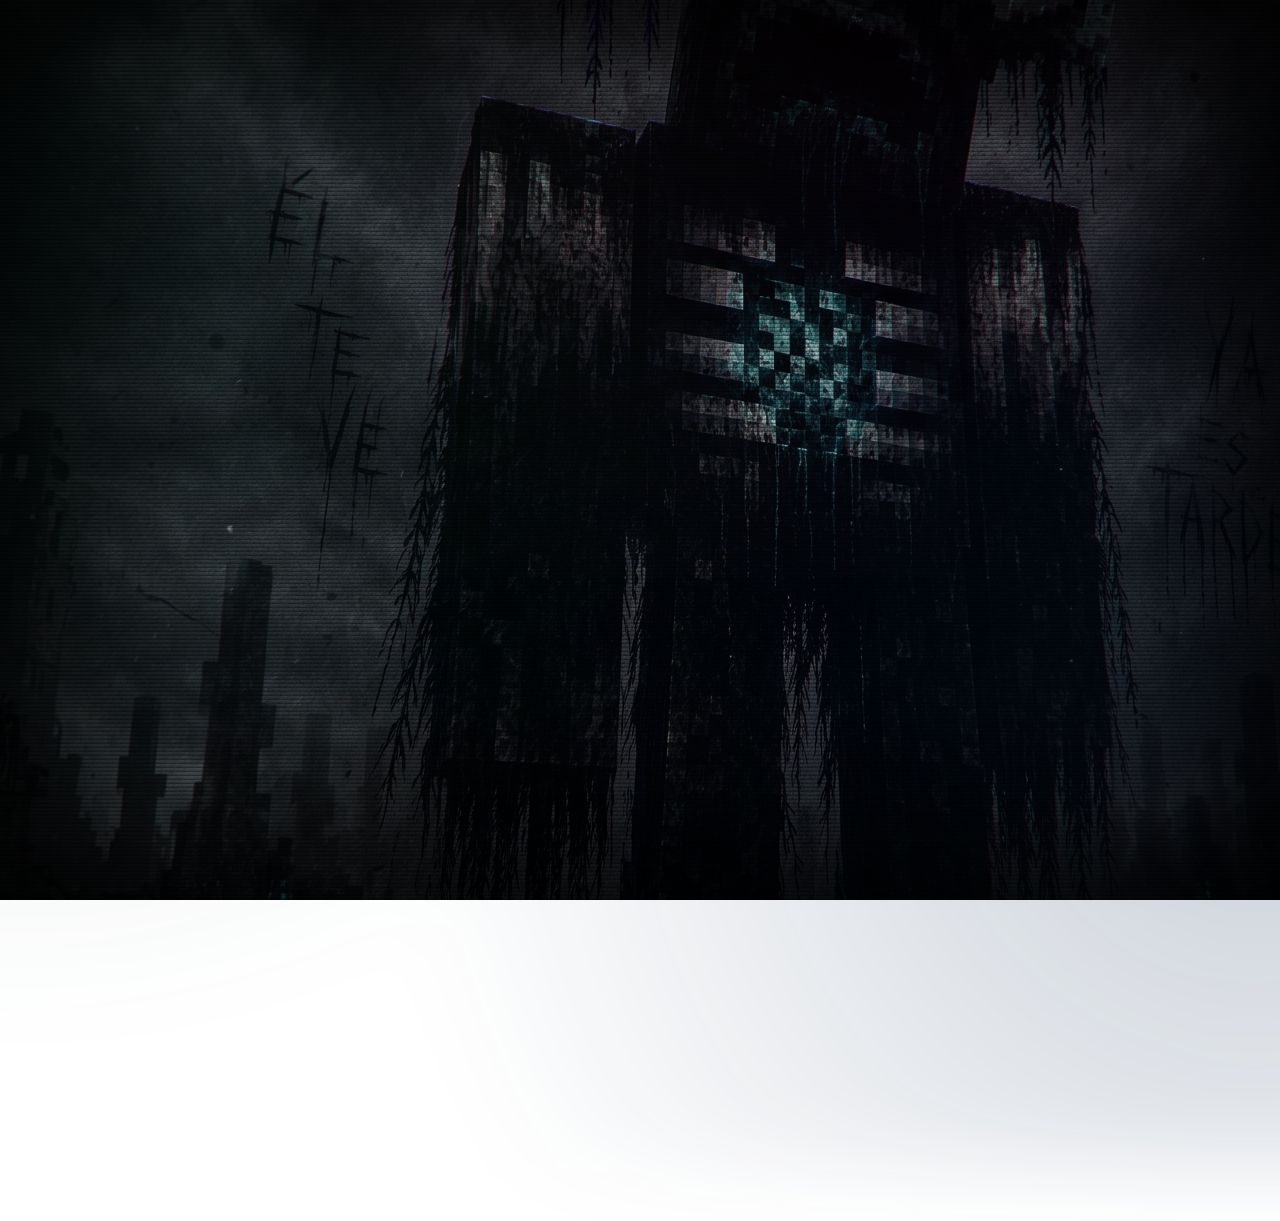
==== index.html @ 336b1666 "Update index.html" ====
<!DOCTYPE html>
<html lang="es">
<head>
<meta charset="UTF-8">
<meta name="viewport" content="width=device-width, initial-scale=1.0">
<title>::: TERMINAL SEGURA :::</title>
<style>
  /* ============ BASE ============ */
  :root{
    --verde:#39ff9e;
    --verde-tenue:#0e3a2a;
    --rojo:#ff2d40;
    --fondo:#04060a;
  }
  *{margin:0;padding:0;box-sizing:border-box;}
  html,body{height:100%;overflow:hidden;}
  body{
    background:
      radial-gradient(ellipse at 50% 40%, #0b1420 0%, #05080d 55%, #000 100%);
    font-family:"Courier New", Courier, monospace;
    color:var(--verde);
    display:flex;
    align-items:center;
    justify-content:center;
    cursor:crosshair;
    user-select:none;
  }

  /* Niebla que respira */
  body::before{
    content:"";
    position:fixed; inset:-30%;
    background:
      radial-gradient(circle at 20% 30%, rgba(20,80,60,.20), transparent 45%),
      radial-gradient(circle at 80% 70%, rgba(10,40,80,.22), transparent 45%),
      radial-gradient(circle at 55% 15%, rgba(60,10,40,.15), transparent 40%);
    filter:blur(40px);
    animation:niebla 24s ease-in-out infinite alternate;
    pointer-events:none;
    z-index:0;
  }
  @keyframes niebla{
    0%  {transform:translate(-3%, -2%) scale(1);}
    50% {transform:translate(4%, 3%) scale(1.12);}
    100%{transform:translate(-2%, 4%) scale(1.05);}
  }

  /* Scanlines CRT */
  .scanlines{
    position:fixed; inset:0; z-index:90; pointer-events:none;
    background:repeating-linear-gradient(
      to bottom,
      rgba(0,0,0,0) 0px,
      rgba(0,0,0,0) 2px,
      rgba(0,0,0,.35) 3px,
      rgba(0,0,0,.35) 4px);
    mix-blend-mode:multiply;
    animation:desplaza 8s linear infinite;
  }
  @keyframes desplaza{from{background-position-y:0;}to{background-position-y:100px;}}

  /* Viñeta + parpadeo del tubo */
  .vineta{
    position:fixed; inset:0; z-index:91; pointer-events:none;
    box-shadow:inset 0 0 220px 60px #000;
    animation:tubo 5.5s steps(2, end) infinite;
  }
  @keyframes tubo{
    0%,96%{opacity:1;} 97%{opacity:.82;} 98%{opacity:1;} 99%{opacity:.9;} 100%{opacity:1;}
  }

  /* ============ TERMINAL ============ */
  .terminal{
    position:relative; z-index:10;
    width:min(560px, 92vw);
    padding:38px 34px 30px;
    border:1px solid rgba(57,255,158,.22);
    background:rgba(3,10,8,.55);
    box-shadow:
      0 0 0 1px rgba(0,0,0,.6),
      0 0 60px rgba(0,255,150,.05),
      inset 0 0 80px rgba(0,0,0,.8);
    backdrop-filter:blur(2px);
    animation:aparece 2.4s ease-out both;
  }
  @keyframes aparece{
    0%{opacity:0; filter:blur(8px); transform:scale(.97);}
    100%{opacity:1; filter:blur(0); transform:scale(1);}
  }

  .marca{
    font-size:11px; letter-spacing:.42em; color:#2f6b56;
    text-transform:uppercase; margin-bottom:26px;
  }

  h1{
    font-size:clamp(20px, 4.4vw, 30px);
    letter-spacing:.16em;
    font-weight:normal;
    text-shadow:0 0 12px rgba(57,255,158,.55), 0 0 2px #fff;
    position:relative;
  }
  h1::after{
    content:"INSERTAR CONTRASEÑA";
    position:absolute; left:0; top:0; width:100%;
    color:#ff2d40; opacity:.55; clip-path:inset(0 0 62% 0);
    animation:glitch 4.6s infinite steps(1);
    pointer-events:none;
  }
  @keyframes glitch{
    0%,88%{transform:translate(0,0); opacity:0;}
    89%{transform:translate(-3px,1px); opacity:.6;}
    91%{transform:translate(3px,-2px); opacity:.5;}
    93%{transform:translate(-2px,0); opacity:.6;}
    95%,100%{opacity:0;}
  }

  .aviso{
    margin:18px 0 26px;
    font-size:12.5px; line-height:1.7; color:#4e8f78;
    border-left:2px solid rgba(57,255,158,.25);
    padding-left:12px;
  }

  /* Campo */
  .campo{display:flex; align-items:center; gap:10px;
    border:1px solid rgba(57,255,158,.3);
    background:#020705; padding:14px 16px;
    transition:border-color .25s, box-shadow .25s;
  }
  .campo:focus-within{
    border-color:var(--verde);
    box-shadow:0 0 22px rgba(57,255,158,.18), inset 0 0 22px rgba(57,255,158,.05);
  }
  .prompt{color:var(--verde); opacity:.7;}
  input[type=password]{
    flex:1; background:transparent; border:none; outline:none;
    color:var(--verde); font-family:inherit; font-size:16px;
    letter-spacing:.35em; caret-color:var(--verde);
  }
  input::placeholder{color:#1f5c46; letter-spacing:.2em;}

  button{
    margin-top:20px; width:100%; padding:13px;
    background:transparent; color:var(--verde);
    border:1px solid rgba(57,255,158,.35);
    font-family:inherit; font-size:13px; letter-spacing:.3em;
    text-transform:uppercase; cursor:pointer;
    transition:.2s;
  }
  button:hover{background:rgba(57,255,158,.08); box-shadow:0 0 26px rgba(57,255,158,.18);}
  button:active{transform:translateY(1px);}

  .estado{
    margin-top:18px; min-height:40px;
    font-size:12.5px; line-height:1.6; color:var(--rojo);
    text-shadow:0 0 10px rgba(255,45,64,.5);
  }
  /* Sacudida en fallo */
  .sacudir{animation:sacudir .42s cubic-bezier(.36,.07,.19,.97) both;}
  @keyframes sacudir{
    10%,90%{transform:translateX(-2px);}
    20%,80%{transform:translateX(4px);}
    30%,50%,70%{transform:translateX(-8px);}
    40%,60%{transform:translateX(8px);}
  }
  .rojo{--verde:var(--rojo); border-color:rgba(255,45,64,.4)!important;}

  /* ============ VICTORIA ============ */
  #victoria{
    position:fixed; inset:0; z-index:120;
    display:none; flex-direction:column;
    align-items:center; justify-content:center;
    background:radial-gradient(ellipse at center, #04140d 0%, #000 80%);
    text-align:center; gap:22px;
  }
  #victoria.on{display:flex; animation:fundido 1s ease-out both;}
  @keyframes fundido{from{opacity:0;}to{opacity:1;}}

  pre.cara{
    font-size:clamp(9px, 2.1vw, 15px);
    line-height:1.15; color:var(--verde);
    text-shadow:0 0 18px rgba(57,255,158,.7);
    animation:latido 1.8s ease-in-out infinite;
  }
  @keyframes latido{
    0%,100%{transform:scale(1); filter:brightness(1);}
    50%{transform:scale(1.04); filter:brightness(1.35);}
  }
  .concedido{
    font-size:clamp(15px, 3.6vw, 24px);
    letter-spacing:.4em; color:#c9ffe8;
    text-shadow:0 0 24px rgba(57,255,158,.8);
  }
  .sub{font-size:12px; letter-spacing:.3em; color:#3f8a70;}

  /* Etiqueta robot36 */
  #robot36{
    position:fixed; right:26px; bottom:22px; z-index:200;
    display:none;
    font-size:clamp(16px, 3vw, 26px);
    letter-spacing:.22em; color:#eaff00;
    text-shadow:0 0 14px rgba(234,255,0,.8), 0 0 40px rgba(234,255,0,.35);
  }
  #robot36.on{display:block; animation:pulsoEtq .5s steps(2,end) infinite;}
  @keyframes pulsoEtq{0%,100%{opacity:1;}50%{opacity:.25;}}

  /* ============ SUSTO ============ */
  #susto{
    position:fixed; inset:0; z-index:900; display:none;
    background:#000; overflow:hidden;
  }
  #susto.on{display:block;}
  #susto img{
    position:absolute; top:50%; left:50%;
    width:100vw; height:100vh; object-fit:contain;
    transform-origin:center;
    /* La cara se ve entera: el negativo cambia cada 0.4 s y el
       temblor es corto, para que la imagen siga siendo legible. */
    animation:
      negativo .4s steps(1,end) infinite,
      temblor .09s linear infinite;
  }
  @keyframes negativo{
    0%  {filter:invert(1) contrast(1.5) saturate(1.4);}
    50% {filter:invert(1) contrast(1.7) hue-rotate(200deg) saturate(2);}
    100%{filter:invert(1) contrast(1.4) hue-rotate(320deg) brightness(1.15);}
  }
  /* Vibración nerviosa, sin perder el encuadre */
  @keyframes temblor{
    0%  {transform:translate(-50%,-50%) scale(1) rotate(0deg);}
    25% {transform:translate(-50.7%,-49.4%) scale(1.012) rotate(-.5deg);}
    50% {transform:translate(-49.4%,-50.6%) scale(1.004) rotate(.4deg);}
    75% {transform:translate(-50.4%,-49.7%) scale(1.016) rotate(-.3deg);}
    100%{transform:translate(-50%,-50%) scale(1) rotate(0deg);}
  }
  /* Zoom lento que se te viene encima durante los 6 s */
  # .marco{
    position:absolute; inset:0;
    animation:acercarse 6s cubic-bezier(.6,0,.9,1) forwards;
  }
  @keyframes acercarse{
    0%  {transform:scale(1);}
    70% {transform:scale(1.35);}
    85% {transform:scale(1.3);}
    100%{transform:scale(2.1);}
  }
  /* Destellos puntuales: negro casi todo el tiempo, no tapa la cara */
  #::after{
    content:"";
    position:absolute; inset:0; z-index:4;
    background:#000; pointer-events:none;
    animation:destellos 1.2s steps(1,end) infinite;
  }
  @keyframes destellos{
    0%,7%    {opacity:.85;}
    8%,30%   {opacity:0;}
    31%,34%  {opacity:.7;}
    35%,61%  {opacity:0;}
    62%,64%  {opacity:.9;}
    65%,88%  {opacity:0;}
    89%,91%  {opacity:.6;}
    92%,100% {opacity:0;}
  }

  /* Negro absoluto previo al  */
  #vacio{
    position:fixed; inset:0; z-index:880; background:#000;
    display:none;
  }
  #vacio.on{display:block;}

  /* Apagado final */
  #apagado{
    position:fixed; inset:0; z-index:999; background:#000;
    display:none; align-items:center; justify-content:center;
    color:#1c3d33; font-size:12px; letter-spacing:.5em;
  }
  #apagado.on{display:flex; animation:fundido .4s both;}
</style>
</head>
<body>

<div class="scanlines"></div>
<div class="vineta"></div>

<!-- ================= TERMINAL ================= -->
<main class="terminal" id="terminal">
  <div class="marca">nodo 07 · enlace cifrado · lat -34.6 lon -58.4</div>

  <h1>INSERTAR CONTRASEÑA</h1>

  <p class="aviso">
    &gt; Se detectó una transmisión entrante sin origen.<br>
    &gt; El canal permanece abierto desde hace 11 h 42 m.<br>
    &gt; Autenticación requerida para decodificar la señal.
  </p>

  <form id="formulario" autocomplete="off">
    <div class="campo" id="campo">
      <span class="prompt">&gt;</span>
      <input type="password" id="clave" placeholder="••••••••••" autofocus>
    </div>
    <button type="submit">Descifrar</button>
  </form>

  <div class="estado" id="estado"></div>
</main>

<!-- ================= VICTORIA ================= -->
<section id="victoria">
  <pre class="cara">
       .-"""""""-.
     .'           '.
    /   O       O   \
   :                 :
   |                 |
   :  \           /  :
    \  '.       .'  /
     '.  '-...-'  .'
       '-.......-'
  </pre>
  <div class="concedido">ACCESO CONCEDIDO</div>
  <div class="sub" id="subVictoria">DECODIFICANDO SEÑAL...</div>
</section>

<!-- ================= ROBOT36 ================= -->
<div id="robot36">robot36</div>

<!-- =================  ================= -->
<div id="vacio"></div>

<section id="">
  <div class="marco"><img src="sustoso.png" alt=""></div>
</section>

<div id="apagado">CONEXIÓN TERMINADA</div>

<audio id="sstv" src="sstv.wav" preload="auto"></audio>

<script>
/* Lo único que no puede hacerse con HTML/CSS puros:
   temporizadores, conteo de intentos, audio y cierre de ventana. */
const CLAVE = "eurolatam7p1";
const MAX   = 10;
let fallos  = 0;

const form   = document.getElementById('formulario');
const input  = document.getElementById('clave');
const campo  = document.getElementById('campo');
const estado = document.getElementById('estado');
const term   = document.getElementById('terminal');
const sstv   = document.getElementById('sstv');

const burlas = [
  "CLAVE INCORRECTA. Reintente.",
  "CLAVE INCORRECTA. La señal se acerca.",
  "NO. Eso no es lo que escribiste la última vez.",
  "CLAVE INCORRECTA. Alguien más está escribiendo.",
  "El canal registró tu intento.",
  "CLAVE INCORRECTA. Deja de intentarlo.",
  "Te está mirando desde el otro lado del enlace.",
  "ÚLTIMAS ADVERTENCIAS: 3",
  "ÚLTIMAS ADVERTENCIAS: 2",
  "ÚLTIMAS ADVERTENCIAS: 1"
];

/* ---------- Motor de audio ---------- */
let ac = null;
function ctx(){
  if(!ac) ac = new (window.AudioContext || window.webkitAudioContext)();
  if(ac.state === 'suspended') ac.resume();
  return ac;
}

/* Fanfarria de victoria */
function sonidoVictoria(){
  const a = ctx(), t0 = a.currentTime;
  [[523.25,0],[659.25,.11],[783.99,.22],[1046.5,.34]].forEach(([f,d],i)=>{
    const o = a.createOscillator(), g = a.createGain();
    o.type = i===3 ? 'triangle' : 'square';
    o.frequency.value = f;
    g.gain.setValueAtTime(0.0001, t0+d);
    g.gain.exponentialRampToValueAtTime(.22, t0+d+.02);
    g.gain.exponentialRampToValueAtTime(.0001, t0+d+(i===3?.75:.22));
    o.connect(g).connect(a.destination);
    o.start(t0+d); o.stop(t0+d+.9);
  });
}

/* Bip corto de error */
function sonidoError(){
  const a = ctx(), t0 = a.currentTime;
  const o = a.createOscillator(), g = a.createGain();
  o.type='sawtooth'; o.frequency.setValueAtTime(180, t0);
  o.frequency.exponentialRampToValueAtTime(60, t0+.25);
  g.gain.setValueAtTime(.18, t0);
  g.gain.exponentialRampToValueAtTime(.0001, t0+.3);
  o.connect(g).connect(a.destination);
  o.start(t0); o.stop(t0+.32);
}

/* Curva de saturación: convierte tonos limpios en algo desgarrado */
function distorsion(a, k){
  const n = 4096, c = new Float32Array(n);
  for(let i=0;i<n;i++){
    const x = i*2/n - 1;
    c[i] = (3+k)*x*20*Math.PI/180 / (Math.PI + k*Math.abs(x));
  }
  const ws = a.createWaveShaper();
  ws.curve = c; ws.oversample = '4x';
  return ws;
}

/* Ruido con envolvente propia (respiración, roce, estática) */
function ruido(a, destino, t, dur, vol, frecFiltro, tipo){
  const buf = a.createBuffer(1, Math.ceil(a.sampleRate*dur), a.sampleRate);
  const d = buf.getChannelData(0);
  for(let i=0;i<d.length;i++) d[i] = Math.random()*2-1;
  const src = a.createBufferSource(); src.buffer = buf;
  const f = a.createBiquadFilter(); f.type = tipo || 'bandpass';
  f.frequency.value = frecFiltro; f.Q.value = 1.4;
  const g = a.createGain();
  g.gain.setValueAtTime(0.0001, t);
  g.gain.exponentialRampToValueAtTime(vol, t+dur*0.15);
  g.gain.exponentialRampToValueAtTime(0.0001, t+dur);
  src.connect(f).connect(g).connect(destino);
  src.start(t); src.stop(t+dur);
}

/* Susurro previo: lo que se oye en el negro, antes del golpe */
function sonidoPresagio(dur){
  const a = ctx(), t0 = a.currentTime;
  const m = a.createGain(); m.gain.value = .5; m.connect(a.destination);
  // respiración áspera
  ruido(a, m, t0, dur*0.55, .18, 700, 'bandpass');
  ruido(a, m, t0+dur*0.6, dur*0.4, .22, 480, 'bandpass');
  // sub que crece y anuncia el impacto
  const o = a.createOscillator(), g = a.createGain();
  o.type='sine'; o.frequency.setValueAtTime(28, t0);
  o.frequency.exponentialRampToValueAtTime(55, t0+dur);
  g.gain.setValueAtTime(.05, t0);
  g.gain.exponentialRampToValueAtTime(.6, t0+dur);
  o.connect(g).connect(m); o.start(t0); o.stop(t0+dur);
}

/* Golpe + alarido desgarrado + metal + estática: el susto real */
function sonidoTerror(dur){
  const a = ctx(), t0 = a.currentTime;

  const master = a.createGain();
  master.gain.setValueAtTime(1, t0);
  master.gain.setValueAtTime(1, t0+dur-.5);
  master.gain.linearRampToValueAtTime(0, t0+dur);
  const sat = distorsion(a, 55);
  master.connect(sat).connect(a.destination);

  /* 1. IMPACTO: golpe grave que revienta al inicio */
  const imp = a.createOscillator(), impG = a.createGain();
  imp.type='sine';
  imp.frequency.setValueAtTime(180, t0);
  imp.frequency.exponentialRampToValueAtTime(24, t0+.7);
  impG.gain.setValueAtTime(1.2, t0);
  impG.gain.exponentialRampToValueAtTime(.0001, t0+1.1);
  imp.connect(impG).connect(master);
  imp.start(t0); imp.stop(t0+1.2);
  ruido(a, master, t0, .5, .9, 3000, 'highpass');   // reventón del impacto

  /* 2. ALARIDO: dos sierras desafinadas con vibrato caótico */
  [1, 1.0136].forEach((det, i)=>{
    const o = a.createOscillator(), g = a.createGain();
    o.type = 'sawtooth';
    const base = 620*det;
    o.frequency.setValueAtTime(base*1.35, t0+.05);
    o.frequency.exponentialRampToValueAtTime(base*0.72, t0+dur*0.55);
    o.frequency.exponentialRampToValueAtTime(base*1.9,  t0+dur*0.8);
    o.frequency.exponentialRampToValueAtTime(90,        t0+dur);   // colapso final
    // vibrato humano-roto
    const vib = a.createOscillator(), vg = a.createGain();
    vib.type='sine'; vib.frequency.value = 11 + i*7.3; vg.gain.value = 65+i*40;
    vib.connect(vg).connect(o.frequency); vib.start(t0); vib.stop(t0+dur);
    // formante: le da cuerpo de garganta
    const fm = a.createBiquadFilter();
    fm.type='bandpass'; fm.Q.value=4.5;
    fm.frequency.setValueAtTime(900, t0);
    fm.frequency.linearRampToValueAtTime(2600, t0+dur*.7);
    fm.frequency.linearRampToValueAtTime(400, t0+dur);
    g.gain.setValueAtTime(.0001, t0);
    g.gain.exponentialRampToValueAtTime(.5, t0+.12);
    g.gain.setValueAtTime(.5, t0+dur*.85);
    g.gain.exponentialRampToValueAtTime(.001, t0+dur);
    o.connect(fm).connect(g).connect(master);
    o.start(t0); o.stop(t0+dur);
  });

  /* 3. DISONANCIA: tritono grave sostenido, imposible de ignorar */
  [58, 82.4].forEach(f=>{
    const o = a.createOscillator(), g = a.createGain();
    o.type='square'; o.frequency.value = f;
    g.gain.value = .16;
    const trem = a.createOscillator(), tg = a.createGain();
    trem.type='square'; trem.frequency.value = 5.5; tg.gain.value = .12;
    trem.connect(tg).connect(g.gain); trem.start(t0); trem.stop(t0+dur);
    o.connect(g).connect(master); o.start(t0); o.stop(t0+dur);
  });

  /* 4. METAL: chirrido agudo resonante que araña */
  const met = a.createOscillator(), metF = a.createBiquadFilter(), metG = a.createGain();
  met.type='sawtooth'; met.frequency.setValueAtTime(2100, t0+.15);
  met.frequency.linearRampToValueAtTime(4700, t0+dur*.75);
  met.frequency.linearRampToValueAtTime(1500, t0+dur);
  metF.type='bandpass'; metF.Q.value = 18; metF.frequency.value = 3200;
  metG.gain.setValueAtTime(.0001, t0);
  metG.gain.exponentialRampToValueAtTime(.3, t0+.4);
  metG.gain.exponentialRampToValueAtTime(.02, t0+dur);
  met.connect(metF).connect(metG).connect(master);
  met.start(t0); met.stop(t0+dur);

  /* 5. ESTÁTICA: estallidos irregulares, como el canal rompiéndose */
  let t = t0 + .35;
  while(t < t0+dur-.25){
    ruido(a, master, t, .1+Math.random()*.14, .3+Math.random()*.35,
          400+Math.random()*4000, 'bandpass');
    t += .18 + Math.random()*.42;
  }
}

/* ---------- Flujo correcto ---------- */
function acceso(){
  term.style.display = 'none';
  document.getElementById('victoria').classList.add('on');
  sonidoVictoria();

  // A los 2 segundos suena sstv.wav
  setTimeout(()=>{
    document.getElementById('subVictoria').textContent = 'RECIBIENDO SSTV...';
    sstv.play().catch(()=>{
      document.getElementById('subVictoria').textContent = 'CLIC PARA RECIBIR SSTV';
      document.body.addEventListener('click', ()=>sstv.play(), {once:true});
    });
  }, 2000);

  // Al terminar el wav: "robot36" en la esquina durante 2 segundos
  sstv.addEventListener('ended', ()=>{
    const etq = document.getElementById('robot36');
    etq.classList.add('on');
    document.getElementById('subVictoria').textContent = 'MODO DE TRANSMISIÓN IDENTIFICADO';
    setTimeout(()=>etq.classList.remove('on'), 2000);
  });
}

/* ---------- Flujo del susto ---------- */
function susto(){
  const ESPERA   = 1800;   // negro y respiración: la calma antes del golpe
  const DURACION = 6000;

  term.style.display = 'none';
  document.getElementById('vacio').classList.add('on');
  sonidoPresagio(ESPERA/1000);

  setTimeout(()=>{
    document.getElementById('vacio').classList.remove('on');
    document.getElementById('susto').classList.add('on');
    sonidoTerror(DURACION/1000);

    setTimeout(()=>{
      document.getElementById('susto').classList.remove('on');
      document.getElementById('apagado').classList.add('on');
      setTimeout(()=>{
        window.open('', '_self');
        window.close();
        // Si el navegador no permite cerrar la pestaña, queda en negro:
        document.documentElement.innerHTML =
          '<body style="background:#000"></body>';
      }, 500);
    }, DURACION);
  }, ESPERA);
}

/* ---------- Envío ---------- */
form.addEventListener('submit', e=>{
  e.preventDefault();
  const v = input.value;
  input.value = '';

  if(v === CLAVE){ acceso(); return; }

  fallos++;
  sonidoError();
  estado.textContent = burlas[Math.min(fallos-1, burlas.length-1)];
  campo.classList.add('rojo');
  term.classList.remove('sacudir');
  void term.offsetWidth;
  term.classList.add('sacudir');

  // La terminal se degrada con cada fallo
  document.body.style.filter = 'hue-rotate(-'+(fallos*4)+'deg) contrast('+(1+fallos*0.05)+')';

  if(fallos >= MAX) setTimeout(susto, 500);
});
</script>
</body>
</html>
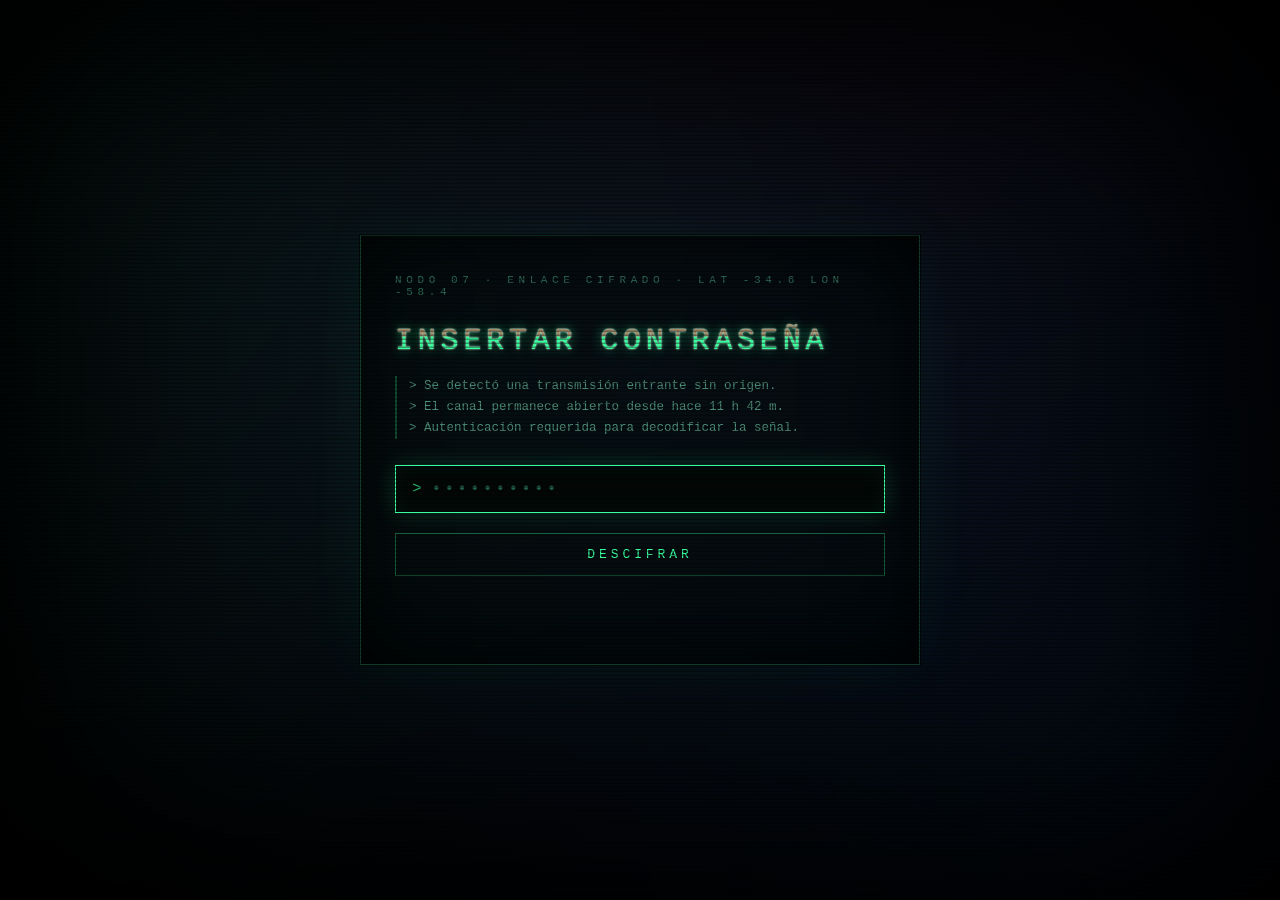
==== commit 46171345: "Update index.html" ====
--- a/index.html
+++ b/index.html
@@ -235,7 +235,7 @@
     100%{transform:translate(-50%,-50%) scale(1) rotate(0deg);}
   }
   /* Zoom lento que se te viene encima durante los 6 s */
-  # .marco{
+  #susto .marco{
     position:absolute; inset:0;
     animation:acercarse 6s cubic-bezier(.6,0,.9,1) forwards;
   }
@@ -246,7 +246,7 @@
     100%{transform:scale(2.1);}
   }
   /* Destellos puntuales: negro casi todo el tiempo, no tapa la cara */
-  #::after{
+  #susto::after{
     content:"";
     position:absolute; inset:0; z-index:4;
     background:#000; pointer-events:none;
@@ -263,7 +263,7 @@
     92%,100% {opacity:0;}
   }
 
-  /* Negro absoluto previo al  */
+  /* Negro absoluto previo al susto */
   #vacio{
     position:fixed; inset:0; z-index:880; background:#000;
     display:none;
@@ -327,10 +327,10 @@
 <!-- ================= ROBOT36 ================= -->
 <div id="robot36">robot36</div>
 
-<!-- =================  ================= -->
+<!-- ================= SUSTO ================= -->
 <div id="vacio"></div>
 
-<section id="">
+<section id="susto">
   <div class="marco"><img src="sustoso.png" alt=""></div>
 </section>
 
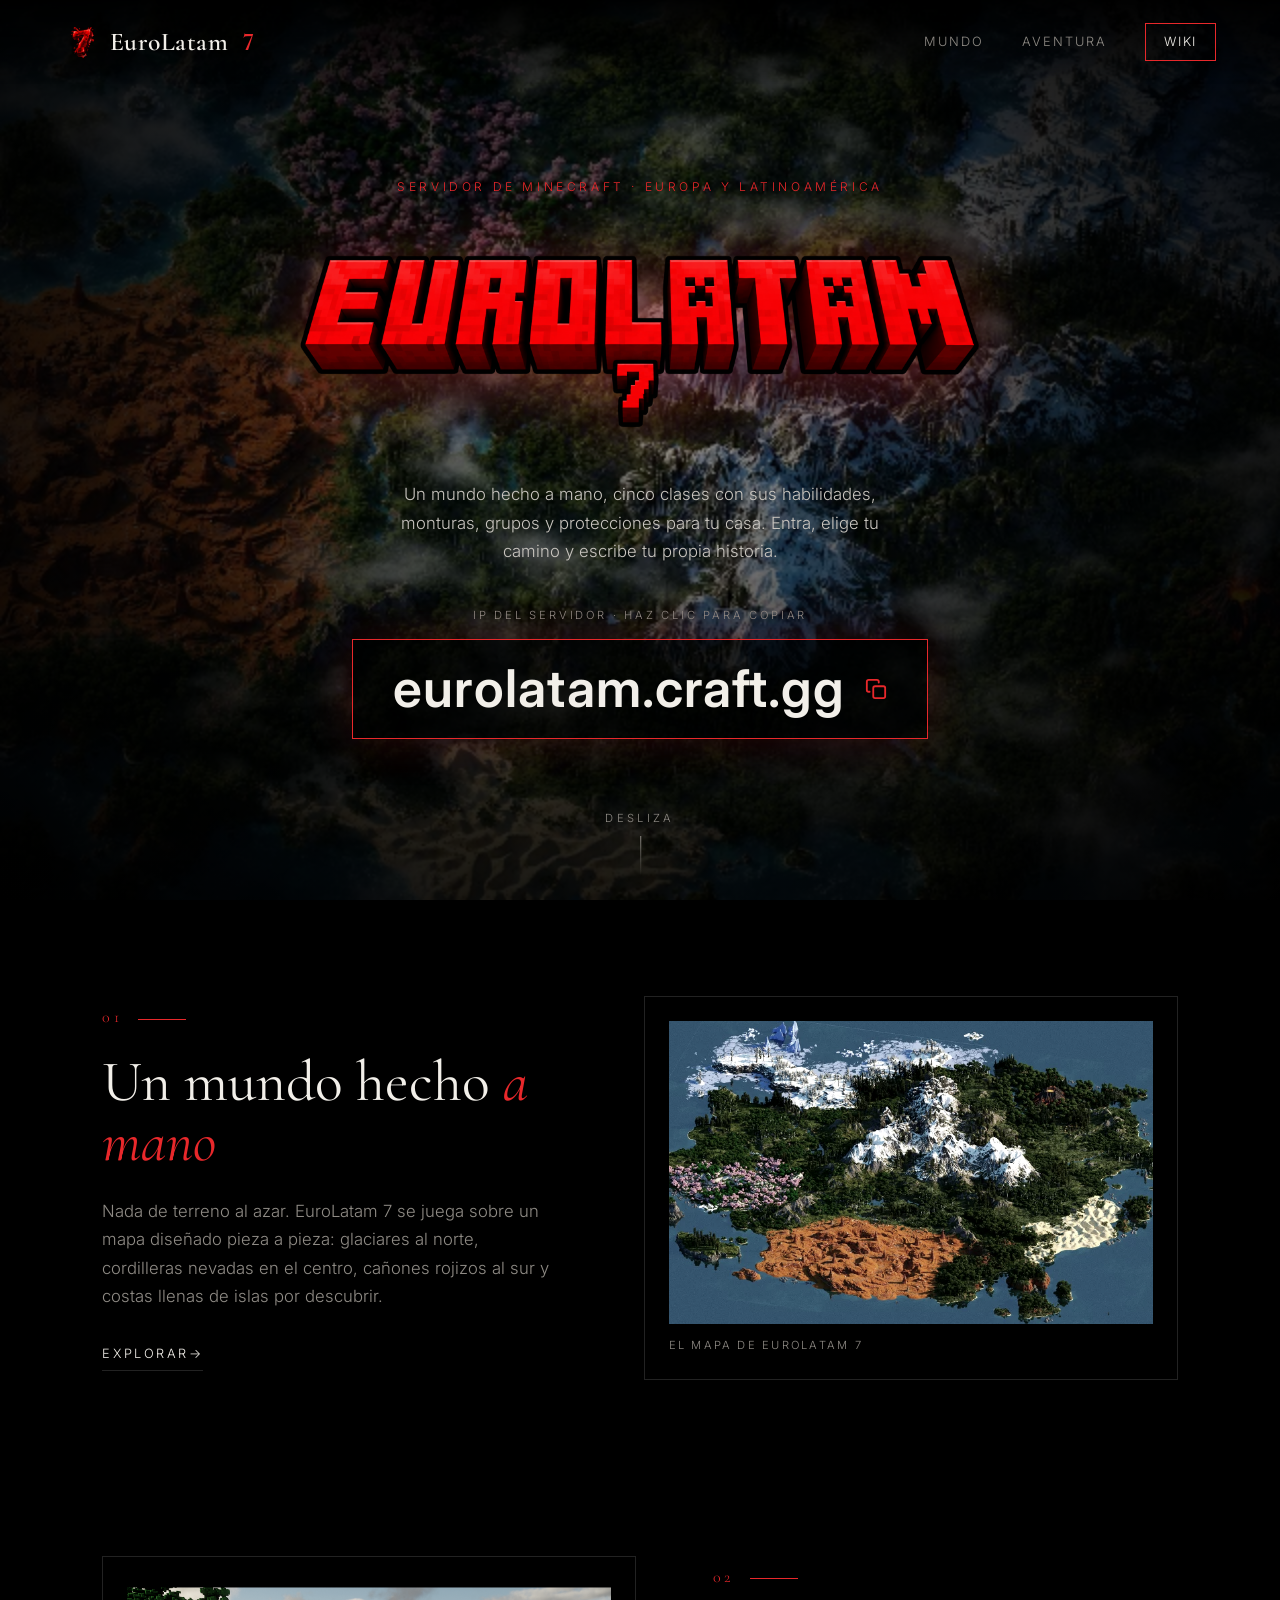
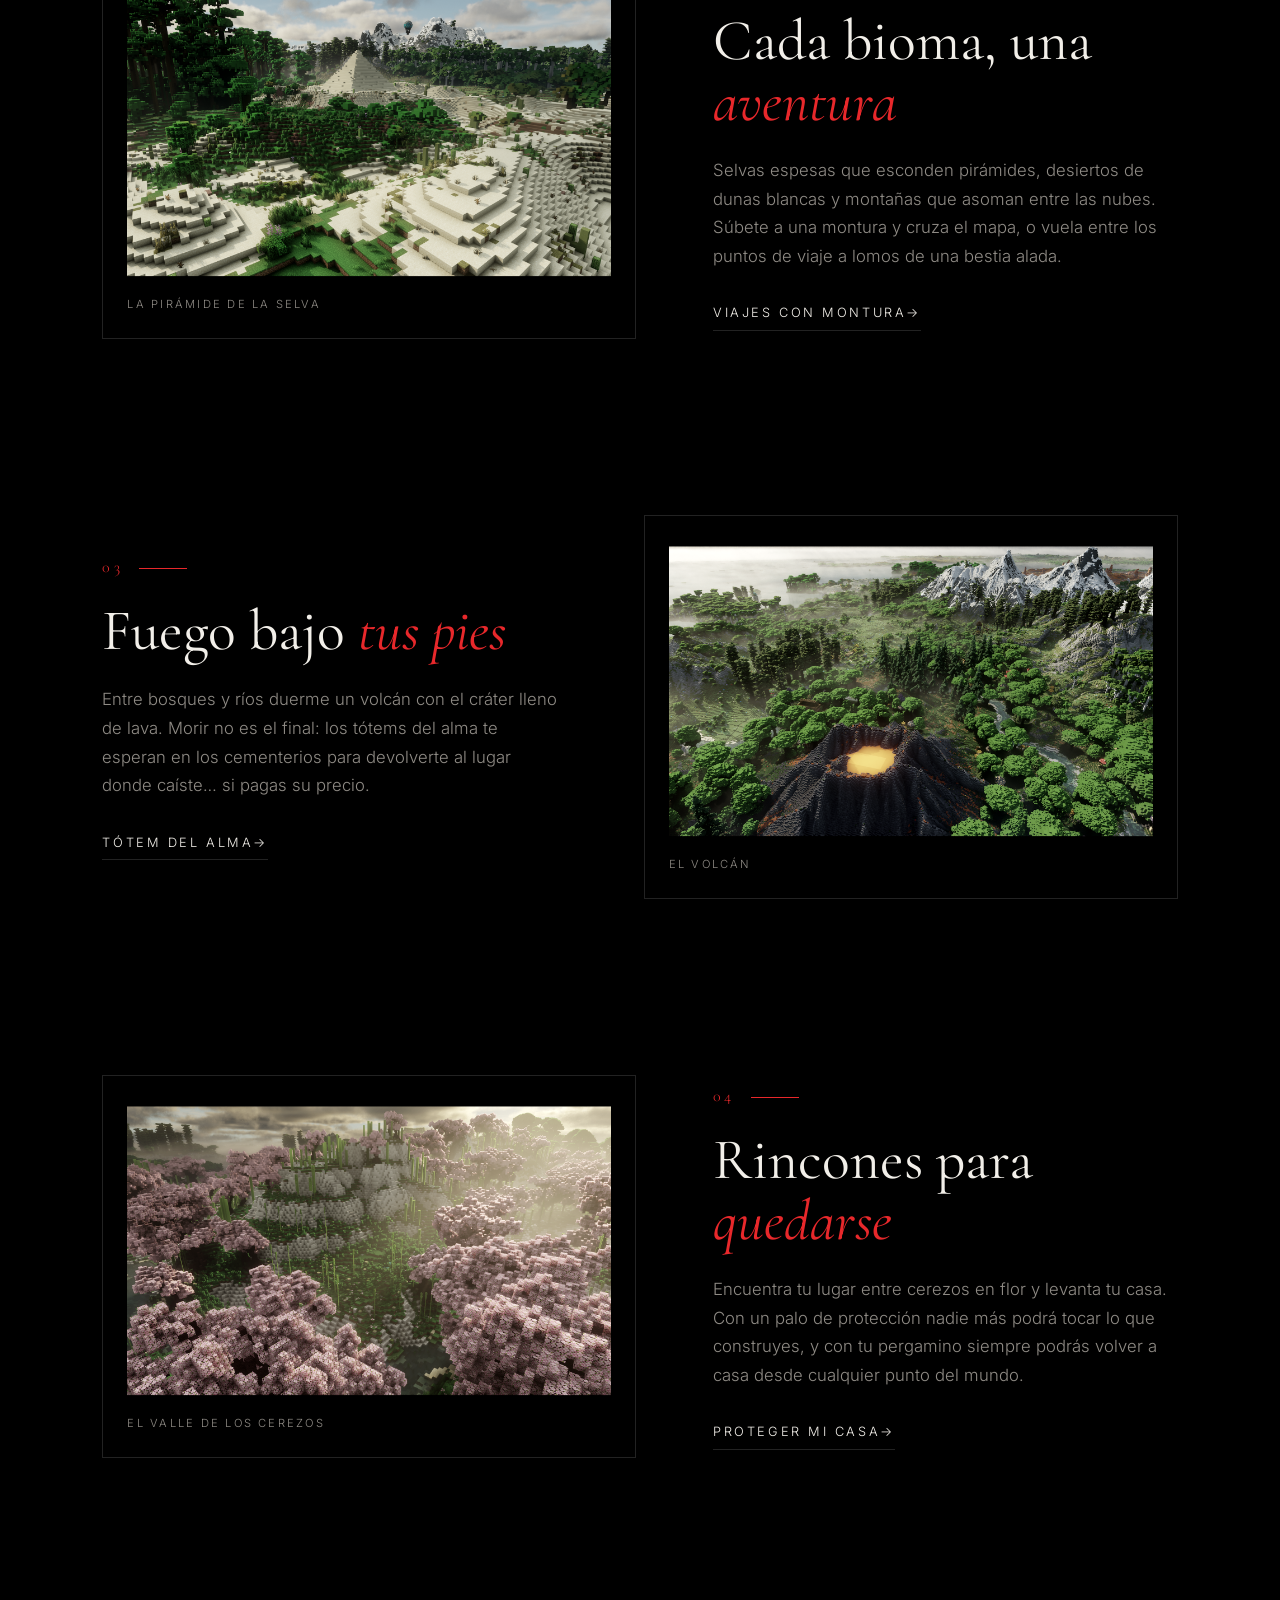
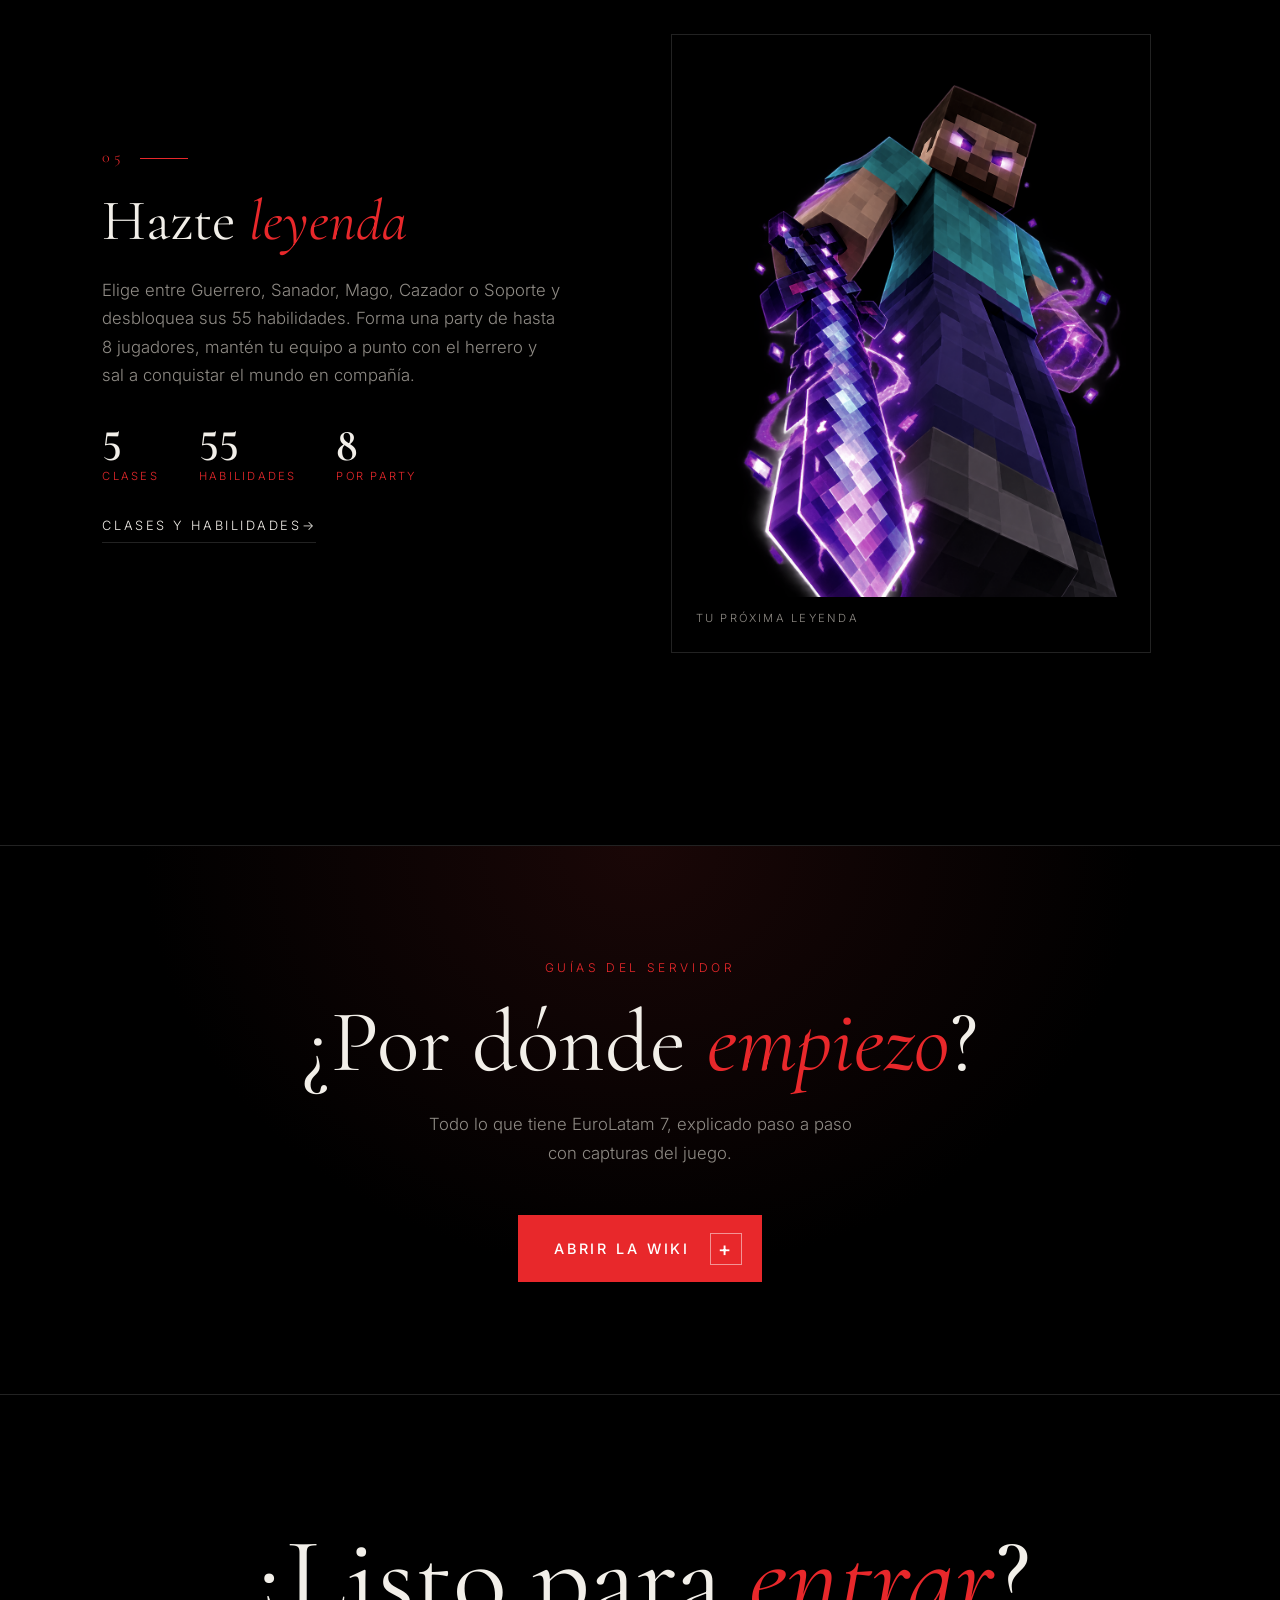
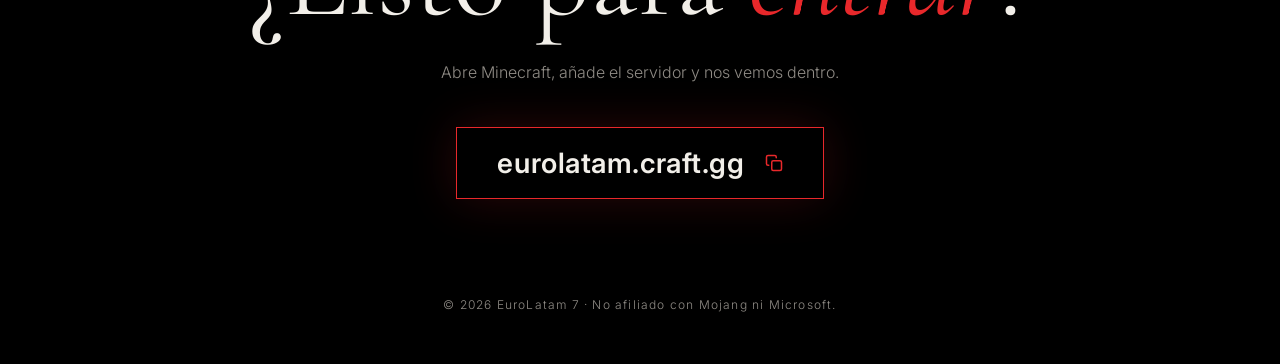
==== commit 0ae7b52c: "Add files via upload" ====
--- a/index.html
+++ b/index.html
@@ -1,603 +1,335 @@
 <!DOCTYPE html>
 <html lang="es">
 <head>
-<meta charset="UTF-8">
-<meta name="viewport" content="width=device-width, initial-scale=1.0">
-<title>::: TERMINAL SEGURA :::</title>
-<style>
-  /* ============ BASE ============ */
-  :root{
-    --verde:#39ff9e;
-    --verde-tenue:#0e3a2a;
-    --rojo:#ff2d40;
-    --fondo:#04060a;
-  }
-  *{margin:0;padding:0;box-sizing:border-box;}
-  html,body{height:100%;overflow:hidden;}
-  body{
-    background:
-      radial-gradient(ellipse at 50% 40%, #0b1420 0%, #05080d 55%, #000 100%);
-    font-family:"Courier New", Courier, monospace;
-    color:var(--verde);
-    display:flex;
-    align-items:center;
-    justify-content:center;
-    cursor:crosshair;
-    user-select:none;
-  }
-
-  /* Niebla que respira */
-  body::before{
-    content:"";
-    position:fixed; inset:-30%;
-    background:
-      radial-gradient(circle at 20% 30%, rgba(20,80,60,.20), transparent 45%),
-      radial-gradient(circle at 80% 70%, rgba(10,40,80,.22), transparent 45%),
-      radial-gradient(circle at 55% 15%, rgba(60,10,40,.15), transparent 40%);
-    filter:blur(40px);
-    animation:niebla 24s ease-in-out infinite alternate;
-    pointer-events:none;
-    z-index:0;
-  }
-  @keyframes niebla{
-    0%  {transform:translate(-3%, -2%) scale(1);}
-    50% {transform:translate(4%, 3%) scale(1.12);}
-    100%{transform:translate(-2%, 4%) scale(1.05);}
-  }
-
-  /* Scanlines CRT */
-  .scanlines{
-    position:fixed; inset:0; z-index:90; pointer-events:none;
-    background:repeating-linear-gradient(
-      to bottom,
-      rgba(0,0,0,0) 0px,
-      rgba(0,0,0,0) 2px,
-      rgba(0,0,0,.35) 3px,
-      rgba(0,0,0,.35) 4px);
-    mix-blend-mode:multiply;
-    animation:desplaza 8s linear infinite;
-  }
-  @keyframes desplaza{from{background-position-y:0;}to{background-position-y:100px;}}
-
-  /* Viñeta + parpadeo del tubo */
-  .vineta{
-    position:fixed; inset:0; z-index:91; pointer-events:none;
-    box-shadow:inset 0 0 220px 60px #000;
-    animation:tubo 5.5s steps(2, end) infinite;
-  }
-  @keyframes tubo{
-    0%,96%{opacity:1;} 97%{opacity:.82;} 98%{opacity:1;} 99%{opacity:.9;} 100%{opacity:1;}
-  }
-
-  /* ============ TERMINAL ============ */
-  .terminal{
-    position:relative; z-index:10;
-    width:min(560px, 92vw);
-    padding:38px 34px 30px;
-    border:1px solid rgba(57,255,158,.22);
-    background:rgba(3,10,8,.55);
-    box-shadow:
-      0 0 0 1px rgba(0,0,0,.6),
-      0 0 60px rgba(0,255,150,.05),
-      inset 0 0 80px rgba(0,0,0,.8);
-    backdrop-filter:blur(2px);
-    animation:aparece 2.4s ease-out both;
-  }
-  @keyframes aparece{
-    0%{opacity:0; filter:blur(8px); transform:scale(.97);}
-    100%{opacity:1; filter:blur(0); transform:scale(1);}
-  }
-
-  .marca{
-    font-size:11px; letter-spacing:.42em; color:#2f6b56;
-    text-transform:uppercase; margin-bottom:26px;
-  }
-
-  h1{
-    font-size:clamp(20px, 4.4vw, 30px);
-    letter-spacing:.16em;
-    font-weight:normal;
-    text-shadow:0 0 12px rgba(57,255,158,.55), 0 0 2px #fff;
-    position:relative;
-  }
-  h1::after{
-    content:"INSERTAR CONTRASEÑA";
-    position:absolute; left:0; top:0; width:100%;
-    color:#ff2d40; opacity:.55; clip-path:inset(0 0 62% 0);
-    animation:glitch 4.6s infinite steps(1);
-    pointer-events:none;
-  }
-  @keyframes glitch{
-    0%,88%{transform:translate(0,0); opacity:0;}
-    89%{transform:translate(-3px,1px); opacity:.6;}
-    91%{transform:translate(3px,-2px); opacity:.5;}
-    93%{transform:translate(-2px,0); opacity:.6;}
-    95%,100%{opacity:0;}
-  }
-
-  .aviso{
-    margin:18px 0 26px;
-    font-size:12.5px; line-height:1.7; color:#4e8f78;
-    border-left:2px solid rgba(57,255,158,.25);
-    padding-left:12px;
-  }
-
-  /* Campo */
-  .campo{display:flex; align-items:center; gap:10px;
-    border:1px solid rgba(57,255,158,.3);
-    background:#020705; padding:14px 16px;
-    transition:border-color .25s, box-shadow .25s;
-  }
-  .campo:focus-within{
-    border-color:var(--verde);
-    box-shadow:0 0 22px rgba(57,255,158,.18), inset 0 0 22px rgba(57,255,158,.05);
-  }
-  .prompt{color:var(--verde); opacity:.7;}
-  input[type=password]{
-    flex:1; background:transparent; border:none; outline:none;
-    color:var(--verde); font-family:inherit; font-size:16px;
-    letter-spacing:.35em; caret-color:var(--verde);
-  }
-  input::placeholder{color:#1f5c46; letter-spacing:.2em;}
-
-  button{
-    margin-top:20px; width:100%; padding:13px;
-    background:transparent; color:var(--verde);
-    border:1px solid rgba(57,255,158,.35);
-    font-family:inherit; font-size:13px; letter-spacing:.3em;
-    text-transform:uppercase; cursor:pointer;
-    transition:.2s;
-  }
-  button:hover{background:rgba(57,255,158,.08); box-shadow:0 0 26px rgba(57,255,158,.18);}
-  button:active{transform:translateY(1px);}
-
-  .estado{
-    margin-top:18px; min-height:40px;
-    font-size:12.5px; line-height:1.6; color:var(--rojo);
-    text-shadow:0 0 10px rgba(255,45,64,.5);
-  }
-  /* Sacudida en fallo */
-  .sacudir{animation:sacudir .42s cubic-bezier(.36,.07,.19,.97) both;}
-  @keyframes sacudir{
-    10%,90%{transform:translateX(-2px);}
-    20%,80%{transform:translateX(4px);}
-    30%,50%,70%{transform:translateX(-8px);}
-    40%,60%{transform:translateX(8px);}
-  }
-  .rojo{--verde:var(--rojo); border-color:rgba(255,45,64,.4)!important;}
-
-  /* ============ VICTORIA ============ */
-  #victoria{
-    position:fixed; inset:0; z-index:120;
-    display:none; flex-direction:column;
-    align-items:center; justify-content:center;
-    background:radial-gradient(ellipse at center, #04140d 0%, #000 80%);
-    text-align:center; gap:22px;
-  }
-  #victoria.on{display:flex; animation:fundido 1s ease-out both;}
-  @keyframes fundido{from{opacity:0;}to{opacity:1;}}
-
-  pre.cara{
-    font-size:clamp(9px, 2.1vw, 15px);
-    line-height:1.15; color:var(--verde);
-    text-shadow:0 0 18px rgba(57,255,158,.7);
-    animation:latido 1.8s ease-in-out infinite;
-  }
-  @keyframes latido{
-    0%,100%{transform:scale(1); filter:brightness(1);}
-    50%{transform:scale(1.04); filter:brightness(1.35);}
-  }
-  .concedido{
-    font-size:clamp(15px, 3.6vw, 24px);
-    letter-spacing:.4em; color:#c9ffe8;
-    text-shadow:0 0 24px rgba(57,255,158,.8);
-  }
-  .sub{font-size:12px; letter-spacing:.3em; color:#3f8a70;}
-
-  /* Etiqueta robot36 */
-  #robot36{
-    position:fixed; right:26px; bottom:22px; z-index:200;
-    display:none;
-    font-size:clamp(16px, 3vw, 26px);
-    letter-spacing:.22em; color:#eaff00;
-    text-shadow:0 0 14px rgba(234,255,0,.8), 0 0 40px rgba(234,255,0,.35);
-  }
-  #robot36.on{display:block; animation:pulsoEtq .5s steps(2,end) infinite;}
-  @keyframes pulsoEtq{0%,100%{opacity:1;}50%{opacity:.25;}}
-
-  /* ============ SUSTO ============ */
-  #susto{
-    position:fixed; inset:0; z-index:900; display:none;
-    background:#000; overflow:hidden;
-  }
-  #susto.on{display:block;}
-  #susto img{
-    position:absolute; top:50%; left:50%;
-    width:100vw; height:100vh; object-fit:contain;
-    transform-origin:center;
-    /* La cara se ve entera: el negativo cambia cada 0.4 s y el
-       temblor es corto, para que la imagen siga siendo legible. */
-    animation:
-      negativo .4s steps(1,end) infinite,
-      temblor .09s linear infinite;
-  }
-  @keyframes negativo{
-    0%  {filter:invert(1) contrast(1.5) saturate(1.4);}
-    50% {filter:invert(1) contrast(1.7) hue-rotate(200deg) saturate(2);}
-    100%{filter:invert(1) contrast(1.4) hue-rotate(320deg) brightness(1.15);}
-  }
-  /* Vibración nerviosa, sin perder el encuadre */
-  @keyframes temblor{
-    0%  {transform:translate(-50%,-50%) scale(1) rotate(0deg);}
-    25% {transform:translate(-50.7%,-49.4%) scale(1.012) rotate(-.5deg);}
-    50% {transform:translate(-49.4%,-50.6%) scale(1.004) rotate(.4deg);}
-    75% {transform:translate(-50.4%,-49.7%) scale(1.016) rotate(-.3deg);}
-    100%{transform:translate(-50%,-50%) scale(1) rotate(0deg);}
-  }
-  /* Zoom lento que se te viene encima durante los 6 s */
-  #susto .marco{
-    position:absolute; inset:0;
-    animation:acercarse 6s cubic-bezier(.6,0,.9,1) forwards;
-  }
-  @keyframes acercarse{
-    0%  {transform:scale(1);}
-    70% {transform:scale(1.35);}
-    85% {transform:scale(1.3);}
-    100%{transform:scale(2.1);}
-  }
-  /* Destellos puntuales: negro casi todo el tiempo, no tapa la cara */
-  #susto::after{
-    content:"";
-    position:absolute; inset:0; z-index:4;
-    background:#000; pointer-events:none;
-    animation:destellos 1.2s steps(1,end) infinite;
-  }
-  @keyframes destellos{
-    0%,7%    {opacity:.85;}
-    8%,30%   {opacity:0;}
-    31%,34%  {opacity:.7;}
-    35%,61%  {opacity:0;}
-    62%,64%  {opacity:.9;}
-    65%,88%  {opacity:0;}
-    89%,91%  {opacity:.6;}
-    92%,100% {opacity:0;}
-  }
-
-  /* Negro absoluto previo al susto */
-  #vacio{
-    position:fixed; inset:0; z-index:880; background:#000;
-    display:none;
-  }
-  #vacio.on{display:block;}
-
-  /* Apagado final */
-  #apagado{
-    position:fixed; inset:0; z-index:999; background:#000;
-    display:none; align-items:center; justify-content:center;
-    color:#1c3d33; font-size:12px; letter-spacing:.5em;
-  }
-  #apagado.on{display:flex; animation:fundido .4s both;}
-</style>
+  <meta charset="UTF-8">
+  <meta name="viewport" content="width=device-width, initial-scale=1.0">
+  <title>EuroLatam 7 — Servidor de Minecraft</title>
+  <meta name="description" content="EuroLatam 7: servidor de Minecraft con mundo hecho a mano, clases y habilidades, monturas, parties y protecciones. IP: eurolatam.craft.gg">
+  <link rel="icon" type="image/png" href="img/icono.png">
+  <link rel="preconnect" href="https://fonts.googleapis.com">
+  <link rel="preconnect" href="https://fonts.gstatic.com" crossorigin>
+  <link href="https://fonts.googleapis.com/css2?family=Cormorant+Garamond:ital,wght@0,400;0,600;1,400&family=Inter:wght@300;400;500;600&display=swap" rel="stylesheet">
+  <link rel="stylesheet" href="styles.css">
 </head>
 <body>
 
-<div class="scanlines"></div>
-<div class="vineta"></div>
-
-<!-- ================= TERMINAL ================= -->
-<main class="terminal" id="terminal">
-  <div class="marca">nodo 07 · enlace cifrado · lat -34.6 lon -58.4</div>
-
-  <h1>INSERTAR CONTRASEÑA</h1>
-
-  <p class="aviso">
-    &gt; Se detectó una transmisión entrante sin origen.<br>
-    &gt; El canal permanece abierto desde hace 11 h 42 m.<br>
-    &gt; Autenticación requerida para decodificar la señal.
-  </p>
-
-  <form id="formulario" autocomplete="off">
-    <div class="campo" id="campo">
-      <span class="prompt">&gt;</span>
-      <input type="password" id="clave" placeholder="••••••••••" autofocus>
+  <div class="progress" aria-hidden="true"></div>
+
+  <header class="nav">
+    <a href="#inicio" class="logo">
+      <img src="img/icono.png" width="64" height="64" alt="">
+      EuroLatam<span>7</span>
+    </a>
+    <nav aria-label="Secciones">
+      <a href="#mundo">Mundo</a>
+      <a href="#aventura">Aventura</a>
+      <a href="#wikis" class="nav-cta" data-open-wikis>Wiki</a>
+    </nav>
+  </header>
+
+  <!-- PORTADA -->
+  <section class="hero" id="inicio">
+    <div class="hero-bg" aria-hidden="true"></div>
+
+    <p class="eyebrow">Servidor de Minecraft · Europa y Latinoamérica</p>
+    <h1 class="sr-only">EuroLatam 7</h1>
+    <img class="hero-logo" src="img/logo.png" width="2172" height="724" alt="EuroLatam 7">
+
+    <p class="hero-text">
+      Un mundo hecho a mano, cinco clases con sus habilidades, monturas, grupos
+      y protecciones para tu casa. Entra, elige tu camino y escribe tu propia historia.
+    </p>
+
+    <div class="ip-wrap">
+      <span class="ip-label">IP del servidor · haz clic para copiar</span>
+      <button type="button" class="ip" data-copy-ip="eurolatam.craft.gg" aria-label="Copiar IP eurolatam.craft.gg">
+        <span class="ip-text">eurolatam.craft.gg</span>
+        <span class="ip-icon" aria-hidden="true">
+          <svg viewBox="0 0 24 24" width="22" height="22" fill="none" stroke="currentColor" stroke-width="2" stroke-linecap="round" stroke-linejoin="round"><rect x="9" y="9" width="13" height="13" rx="2"/><path d="M5 15H4a2 2 0 0 1-2-2V4a2 2 0 0 1 2-2h9a2 2 0 0 1 2 2v1"/></svg>
+        </span>
+      </button>
+      <a class="banner" href="https://panel.omgserv.com/" target="_blank" rel="noopener">
+        <img src="https://panel.omgserv.com/banner/464292" alt="Estado del servidor EuroLatam 7"
+             onerror="this.closest('.banner').hidden = true">
+      </a>
     </div>
-    <button type="submit">Descifrar</button>
-  </form>
-
-  <div class="estado" id="estado"></div>
-</main>
-
-<!-- ================= VICTORIA ================= -->
-<section id="victoria">
-  <pre class="cara">
-       .-"""""""-.
-     .'           '.
-    /   O       O   \
-   :                 :
-   |                 |
-   :  \           /  :
-    \  '.       .'  /
-     '.  '-...-'  .'
-       '-.......-'
-  </pre>
-  <div class="concedido">ACCESO CONCEDIDO</div>
-  <div class="sub" id="subVictoria">DECODIFICANDO SEÑAL...</div>
-</section>
-
-<!-- ================= ROBOT36 ================= -->
-<div id="robot36">robot36</div>
-
-<!-- ================= SUSTO ================= -->
-<div id="vacio"></div>
-
-<section id="susto">
-  <div class="marco"><img src="sustoso.png" alt=""></div>
-</section>
-
-<div id="apagado">CONEXIÓN TERMINADA</div>
-
-<audio id="sstv" src="sstv.wav" preload="auto"></audio>
-
-<script>
-/* Lo único que no puede hacerse con HTML/CSS puros:
-   temporizadores, conteo de intentos, audio y cierre de ventana. */
-const CLAVE = "eurolatam7p1";
-const MAX   = 10;
-let fallos  = 0;
-
-const form   = document.getElementById('formulario');
-const input  = document.getElementById('clave');
-const campo  = document.getElementById('campo');
-const estado = document.getElementById('estado');
-const term   = document.getElementById('terminal');
-const sstv   = document.getElementById('sstv');
-
-const burlas = [
-  "CLAVE INCORRECTA. Reintente.",
-  "CLAVE INCORRECTA. La señal se acerca.",
-  "NO. Eso no es lo que escribiste la última vez.",
-  "CLAVE INCORRECTA. Alguien más está escribiendo.",
-  "El canal registró tu intento.",
-  "CLAVE INCORRECTA. Deja de intentarlo.",
-  "Te está mirando desde el otro lado del enlace.",
-  "ÚLTIMAS ADVERTENCIAS: 3",
-  "ÚLTIMAS ADVERTENCIAS: 2",
-  "ÚLTIMAS ADVERTENCIAS: 1"
-];
-
-/* ---------- Motor de audio ---------- */
-let ac = null;
-function ctx(){
-  if(!ac) ac = new (window.AudioContext || window.webkitAudioContext)();
-  if(ac.state === 'suspended') ac.resume();
-  return ac;
-}
-
-/* Fanfarria de victoria */
-function sonidoVictoria(){
-  const a = ctx(), t0 = a.currentTime;
-  [[523.25,0],[659.25,.11],[783.99,.22],[1046.5,.34]].forEach(([f,d],i)=>{
-    const o = a.createOscillator(), g = a.createGain();
-    o.type = i===3 ? 'triangle' : 'square';
-    o.frequency.value = f;
-    g.gain.setValueAtTime(0.0001, t0+d);
-    g.gain.exponentialRampToValueAtTime(.22, t0+d+.02);
-    g.gain.exponentialRampToValueAtTime(.0001, t0+d+(i===3?.75:.22));
-    o.connect(g).connect(a.destination);
-    o.start(t0+d); o.stop(t0+d+.9);
-  });
-}
-
-/* Bip corto de error */
-function sonidoError(){
-  const a = ctx(), t0 = a.currentTime;
-  const o = a.createOscillator(), g = a.createGain();
-  o.type='sawtooth'; o.frequency.setValueAtTime(180, t0);
-  o.frequency.exponentialRampToValueAtTime(60, t0+.25);
-  g.gain.setValueAtTime(.18, t0);
-  g.gain.exponentialRampToValueAtTime(.0001, t0+.3);
-  o.connect(g).connect(a.destination);
-  o.start(t0); o.stop(t0+.32);
-}
-
-/* Curva de saturación: convierte tonos limpios en algo desgarrado */
-function distorsion(a, k){
-  const n = 4096, c = new Float32Array(n);
-  for(let i=0;i<n;i++){
-    const x = i*2/n - 1;
-    c[i] = (3+k)*x*20*Math.PI/180 / (Math.PI + k*Math.abs(x));
-  }
-  const ws = a.createWaveShaper();
-  ws.curve = c; ws.oversample = '4x';
-  return ws;
-}
-
-/* Ruido con envolvente propia (respiración, roce, estática) */
-function ruido(a, destino, t, dur, vol, frecFiltro, tipo){
-  const buf = a.createBuffer(1, Math.ceil(a.sampleRate*dur), a.sampleRate);
-  const d = buf.getChannelData(0);
-  for(let i=0;i<d.length;i++) d[i] = Math.random()*2-1;
-  const src = a.createBufferSource(); src.buffer = buf;
-  const f = a.createBiquadFilter(); f.type = tipo || 'bandpass';
-  f.frequency.value = frecFiltro; f.Q.value = 1.4;
-  const g = a.createGain();
-  g.gain.setValueAtTime(0.0001, t);
-  g.gain.exponentialRampToValueAtTime(vol, t+dur*0.15);
-  g.gain.exponentialRampToValueAtTime(0.0001, t+dur);
-  src.connect(f).connect(g).connect(destino);
-  src.start(t); src.stop(t+dur);
-}
-
-/* Susurro previo: lo que se oye en el negro, antes del golpe */
-function sonidoPresagio(dur){
-  const a = ctx(), t0 = a.currentTime;
-  const m = a.createGain(); m.gain.value = .5; m.connect(a.destination);
-  // respiración áspera
-  ruido(a, m, t0, dur*0.55, .18, 700, 'bandpass');
-  ruido(a, m, t0+dur*0.6, dur*0.4, .22, 480, 'bandpass');
-  // sub que crece y anuncia el impacto
-  const o = a.createOscillator(), g = a.createGain();
-  o.type='sine'; o.frequency.setValueAtTime(28, t0);
-  o.frequency.exponentialRampToValueAtTime(55, t0+dur);
-  g.gain.setValueAtTime(.05, t0);
-  g.gain.exponentialRampToValueAtTime(.6, t0+dur);
-  o.connect(g).connect(m); o.start(t0); o.stop(t0+dur);
-}
-
-/* Golpe + alarido desgarrado + metal + estática: el susto real */
-function sonidoTerror(dur){
-  const a = ctx(), t0 = a.currentTime;
-
-  const master = a.createGain();
-  master.gain.setValueAtTime(1, t0);
-  master.gain.setValueAtTime(1, t0+dur-.5);
-  master.gain.linearRampToValueAtTime(0, t0+dur);
-  const sat = distorsion(a, 55);
-  master.connect(sat).connect(a.destination);
-
-  /* 1. IMPACTO: golpe grave que revienta al inicio */
-  const imp = a.createOscillator(), impG = a.createGain();
-  imp.type='sine';
-  imp.frequency.setValueAtTime(180, t0);
-  imp.frequency.exponentialRampToValueAtTime(24, t0+.7);
-  impG.gain.setValueAtTime(1.2, t0);
-  impG.gain.exponentialRampToValueAtTime(.0001, t0+1.1);
-  imp.connect(impG).connect(master);
-  imp.start(t0); imp.stop(t0+1.2);
-  ruido(a, master, t0, .5, .9, 3000, 'highpass');   // reventón del impacto
-
-  /* 2. ALARIDO: dos sierras desafinadas con vibrato caótico */
-  [1, 1.0136].forEach((det, i)=>{
-    const o = a.createOscillator(), g = a.createGain();
-    o.type = 'sawtooth';
-    const base = 620*det;
-    o.frequency.setValueAtTime(base*1.35, t0+.05);
-    o.frequency.exponentialRampToValueAtTime(base*0.72, t0+dur*0.55);
-    o.frequency.exponentialRampToValueAtTime(base*1.9,  t0+dur*0.8);
-    o.frequency.exponentialRampToValueAtTime(90,        t0+dur);   // colapso final
-    // vibrato humano-roto
-    const vib = a.createOscillator(), vg = a.createGain();
-    vib.type='sine'; vib.frequency.value = 11 + i*7.3; vg.gain.value = 65+i*40;
-    vib.connect(vg).connect(o.frequency); vib.start(t0); vib.stop(t0+dur);
-    // formante: le da cuerpo de garganta
-    const fm = a.createBiquadFilter();
-    fm.type='bandpass'; fm.Q.value=4.5;
-    fm.frequency.setValueAtTime(900, t0);
-    fm.frequency.linearRampToValueAtTime(2600, t0+dur*.7);
-    fm.frequency.linearRampToValueAtTime(400, t0+dur);
-    g.gain.setValueAtTime(.0001, t0);
-    g.gain.exponentialRampToValueAtTime(.5, t0+.12);
-    g.gain.setValueAtTime(.5, t0+dur*.85);
-    g.gain.exponentialRampToValueAtTime(.001, t0+dur);
-    o.connect(fm).connect(g).connect(master);
-    o.start(t0); o.stop(t0+dur);
-  });
-
-  /* 3. DISONANCIA: tritono grave sostenido, imposible de ignorar */
-  [58, 82.4].forEach(f=>{
-    const o = a.createOscillator(), g = a.createGain();
-    o.type='square'; o.frequency.value = f;
-    g.gain.value = .16;
-    const trem = a.createOscillator(), tg = a.createGain();
-    trem.type='square'; trem.frequency.value = 5.5; tg.gain.value = .12;
-    trem.connect(tg).connect(g.gain); trem.start(t0); trem.stop(t0+dur);
-    o.connect(g).connect(master); o.start(t0); o.stop(t0+dur);
-  });
-
-  /* 4. METAL: chirrido agudo resonante que araña */
-  const met = a.createOscillator(), metF = a.createBiquadFilter(), metG = a.createGain();
-  met.type='sawtooth'; met.frequency.setValueAtTime(2100, t0+.15);
-  met.frequency.linearRampToValueAtTime(4700, t0+dur*.75);
-  met.frequency.linearRampToValueAtTime(1500, t0+dur);
-  metF.type='bandpass'; metF.Q.value = 18; metF.frequency.value = 3200;
-  metG.gain.setValueAtTime(.0001, t0);
-  metG.gain.exponentialRampToValueAtTime(.3, t0+.4);
-  metG.gain.exponentialRampToValueAtTime(.02, t0+dur);
-  met.connect(metF).connect(metG).connect(master);
-  met.start(t0); met.stop(t0+dur);
-
-  /* 5. ESTÁTICA: estallidos irregulares, como el canal rompiéndose */
-  let t = t0 + .35;
-  while(t < t0+dur-.25){
-    ruido(a, master, t, .1+Math.random()*.14, .3+Math.random()*.35,
-          400+Math.random()*4000, 'bandpass');
-    t += .18 + Math.random()*.42;
-  }
-}
-
-/* ---------- Flujo correcto ---------- */
-function acceso(){
-  term.style.display = 'none';
-  document.getElementById('victoria').classList.add('on');
-  sonidoVictoria();
-
-  // A los 2 segundos suena sstv.wav
-  setTimeout(()=>{
-    document.getElementById('subVictoria').textContent = 'RECIBIENDO SSTV...';
-    sstv.play().catch(()=>{
-      document.getElementById('subVictoria').textContent = 'CLIC PARA RECIBIR SSTV';
-      document.body.addEventListener('click', ()=>sstv.play(), {once:true});
+
+    <span class="scroll-hint" aria-hidden="true">Desliza</span>
+  </section>
+
+  <!-- PRESENTACIÓN -->
+  <main class="blocks">
+
+    <article class="block" id="mundo">
+      <div class="block-text">
+        <span class="number">01</span>
+        <h2>Un mundo hecho <em>a mano</em></h2>
+        <p>
+          Nada de terreno al azar. EuroLatam 7 se juega sobre un mapa diseñado
+          pieza a pieza: glaciares al norte, cordilleras nevadas en el centro,
+          cañones rojizos al sur y costas llenas de islas por descubrir.
+        </p>
+        <a href="#aventura" class="link">Explorar</a>
+      </div>
+      <figure class="block-image">
+        <img src="img/mapa-isometrico.webp" width="800" height="450" loading="lazy"
+             alt="Vista aérea del mapa del servidor con glaciares, montañas nevadas, bosques, cerezos y un cañón rojo">
+        <figcaption>El mapa de EuroLatam 7</figcaption>
+      </figure>
+    </article>
+
+    <article class="block block--reverse">
+      <div class="block-text">
+        <span class="number">02</span>
+        <h2>Cada bioma, una <em>aventura</em></h2>
+        <p>
+          Selvas espesas que esconden pirámides, desiertos de dunas blancas y
+          montañas que asoman entre las nubes. Súbete a una montura y cruza
+          el mapa, o vuela entre los puntos de viaje a lomos de una bestia alada.
+        </p>
+        <a href="wikis/mounttravel/index.html" class="link">Viajes con montura</a>
+      </div>
+      <figure class="block-image">
+        <img src="img/piramide.png" width="1920" height="1080" loading="lazy"
+             alt="Pirámide de arena entre la selva y el desierto, con montañas nevadas y un globo al fondo">
+        <figcaption>La pirámide de la selva</figcaption>
+      </figure>
+    </article>
+
+    <article class="block">
+      <div class="block-text">
+        <span class="number">03</span>
+        <h2>Fuego bajo <em>tus pies</em></h2>
+        <p>
+          Entre bosques y ríos duerme un volcán con el cráter lleno de lava.
+          Morir no es el final: los tótems del alma te esperan en los cementerios
+          para devolverte al lugar donde caíste… si pagas su precio.
+        </p>
+        <a href="wikis/cementerio/index.html" class="link">Tótem del alma</a>
+      </div>
+      <figure class="block-image">
+        <img src="img/volcan.png" width="1920" height="1080" loading="lazy"
+             alt="Volcán con lava en el cráter rodeado de bosques, un río y montañas nevadas">
+        <figcaption>El volcán</figcaption>
+      </figure>
+    </article>
+
+    <article class="block block--reverse">
+      <div class="block-text">
+        <span class="number">04</span>
+        <h2>Rincones para <em>quedarse</em></h2>
+        <p>
+          Encuentra tu lugar entre cerezos en flor y levanta tu casa. Con un palo
+          de protección nadie más podrá tocar lo que construyes, y con tu pergamino
+          siempre podrás volver a casa desde cualquier punto del mundo.
+        </p>
+        <a href="wikis/protect/index.html" class="link">Proteger mi casa</a>
+      </div>
+      <figure class="block-image">
+        <img src="img/cerezos.png" width="1920" height="1080" loading="lazy"
+             alt="Bosque de cerezos en flor alrededor de una colina de piedra con bambú">
+        <figcaption>El valle de los cerezos</figcaption>
+      </figure>
+    </article>
+
+    <article class="block" id="aventura">
+      <div class="block-text">
+        <span class="number">05</span>
+        <h2>Hazte <em>leyenda</em></h2>
+        <p>
+          Elige entre Guerrero, Sanador, Mago, Cazador o Soporte y desbloquea
+          sus 55 habilidades. Forma una party de hasta 8 jugadores, mantén tu
+          equipo a punto con el herrero y sal a conquistar el mundo en compañía.
+        </p>
+        <ul class="stats">
+          <li><strong>5</strong><span>clases</span></li>
+          <li><strong>55</strong><span>habilidades</span></li>
+          <li><strong>8</strong><span>por party</span></li>
+        </ul>
+        <a href="wikis/magia/index.html" class="link">Clases y habilidades</a>
+      </div>
+      <figure class="block-image block-image--tall">
+        <img src="img/heroe.png" width="1024" height="1536" loading="lazy"
+             alt="Personaje de Minecraft con ojos brillantes empuñando una espada mágica morada">
+        <figcaption>Tu próxima leyenda</figcaption>
+      </figure>
+    </article>
+
+  </main>
+
+  <!-- WIKI -->
+  <section class="wiki-section" id="wikis">
+    <p class="label">Guías del servidor</p>
+    <h2>¿Por dónde <em>empiezo</em>?</h2>
+    <p class="wiki-intro">
+      Todo lo que tiene EuroLatam 7, explicado paso a paso con capturas del juego.
+    </p>
+
+    <button type="button" class="wiki-toggle" aria-expanded="false" aria-controls="wiki-list">
+      <span class="wiki-toggle-label">Abrir la wiki</span>
+      <span class="wiki-toggle-icon" aria-hidden="true">+</span>
+    </button>
+
+    <ul class="wiki-list" id="wiki-list" hidden>
+      <li>
+        <a class="wiki-card" href="wikis/magia/index.html">
+          <img src="wikis/magia/img/clase-mago.webp" alt="" loading="lazy">
+          <div>
+            <span class="wiki-tag">GMagic</span>
+            <h3>Clases y habilidades</h3>
+            <p>Cinco clases, 55 habilidades: dónde empezar, cómo se lanzan y qué objetos te ayudan.</p>
+          </div>
+        </a>
+      </li>
+      <li>
+        <a class="wiki-card" href="wikis/montura/index.html">
+          <img src="wikis/montura/img/montado-lobo.jpg" alt="" loading="lazy">
+          <div>
+            <span class="wiki-tag">Monturas</span>
+            <h3>Silbatos y monturas</h3>
+            <p>Cómo conseguir, invocar y controlar las cinco monturas del servidor.</p>
+          </div>
+        </a>
+      </li>
+      <li>
+        <a class="wiki-card" href="wikis/mounttravel/index.html">
+          <img src="wikis/mounttravel/img/punto-de-viaje.jpg" alt="" loading="lazy">
+          <div>
+            <span class="wiki-tag">MountTravel</span>
+            <h3>Viajes con montura</h3>
+            <p>Puntos de viaje, destinos, pagos y qué pasa mientras vuelas por el mapa.</p>
+          </div>
+        </a>
+      </li>
+      <li>
+        <a class="wiki-card" href="wikis/party/index.html">
+          <img src="wikis/party/img/piedra.jpg" alt="" loading="lazy">
+          <div>
+            <span class="wiki-tag">Party</span>
+            <h3>Piedras de party</h3>
+            <p>Forma un grupo de hasta 8 jugadores que no se hacen daño y avanzan juntos.</p>
+          </div>
+        </a>
+      </li>
+      <li>
+        <a class="wiki-card" href="wikis/protect/index.html">
+          <img src="wikis/protect/img/tienda.jpg" alt="" loading="lazy">
+          <div>
+            <span class="wiki-tag">GProtect</span>
+            <h3>Protecciones</h3>
+            <p>Palos de protección, flags, miembros y comandos para cuidar tu casa.</p>
+          </div>
+        </a>
+      </li>
+      <li>
+        <a class="wiki-card" href="wikis/piedra/index.html">
+          <img src="wikis/piedra/img/canalizando.jpg" alt="" loading="lazy">
+          <div>
+            <span class="wiki-tag">Piedra Hogar</span>
+            <h3>Pergamino de teletransporte</h3>
+            <p>Elige tu hogar con el tabernero, canaliza el viaje y espera la recarga.</p>
+          </div>
+        </a>
+      </li>
+      <li>
+        <a class="wiki-card" href="wikis/herrero/index.html">
+          <img src="wikis/herrero/img/01-herrero.png" alt="" loading="lazy">
+          <div>
+            <span class="wiki-tag">Herrero</span>
+            <h3>El herrero</h3>
+            <p>Repara armaduras, armas y herramientas, y descubre qué pasa cuando se desgastan.</p>
+          </div>
+        </a>
+      </li>
+      <li>
+        <a class="wiki-card" href="wikis/cementerio/index.html">
+          <img src="wikis/cementerio/media/totem-campamento.webp" alt="" loading="lazy">
+          <div>
+            <span class="wiki-tag">Cementerios</span>
+            <h3>Tótem del alma</h3>
+            <p>Dónde reapareces al morir y cómo volver al lugar exacto donde caíste.</p>
+          </div>
+        </a>
+      </li>
+    </ul>
+  </section>
+
+  <!-- CIERRE -->
+  <footer class="footer" id="jugar">
+    <h2>¿Listo para <em>entrar</em>?</h2>
+    <p class="footer-text">Abre Minecraft, añade el servidor y nos vemos dentro.</p>
+    <button type="button" class="ip ip--small" data-copy-ip="eurolatam.craft.gg" aria-label="Copiar IP eurolatam.craft.gg">
+      <span class="ip-text">eurolatam.craft.gg</span>
+      <span class="ip-icon" aria-hidden="true">
+        <svg viewBox="0 0 24 24" width="18" height="18" fill="none" stroke="currentColor" stroke-width="2" stroke-linecap="round" stroke-linejoin="round"><rect x="9" y="9" width="13" height="13" rx="2"/><path d="M5 15H4a2 2 0 0 1-2-2V4a2 2 0 0 1 2-2h9a2 2 0 0 1 2 2v1"/></svg>
+      </span>
+    </button>
+    <p class="copy">© 2026 EuroLatam 7 · No afiliado con Mojang ni Microsoft.</p>
+  </footer>
+
+  <div class="toast" role="status" aria-live="polite"></div>
+
+  <script>
+    // Copiar la IP
+    const toast = document.querySelector('.toast');
+    let toastTimer;
+
+    function showToast(msg) {
+      toast.textContent = msg;
+      toast.classList.add('is-visible');
+      clearTimeout(toastTimer);
+      toastTimer = setTimeout(() => toast.classList.remove('is-visible'), 2200);
+    }
+
+    function fallbackCopy(text) {
+      const area = document.createElement('textarea');
+      area.value = text;
+      area.setAttribute('readonly', '');
+      area.style.position = 'fixed';
+      area.style.opacity = '0';
+      document.body.appendChild(area);
+      area.select();
+      let ok = false;
+      try { ok = document.execCommand('copy'); } catch (e) {}
+      area.remove();
+      return ok;
+    }
+
+    document.querySelectorAll('[data-copy-ip]').forEach((btn) => {
+      btn.addEventListener('click', async () => {
+        const ip = btn.dataset.copyIp;
+        let ok = false;
+        try {
+          await navigator.clipboard.writeText(ip);
+          ok = true;
+        } catch (e) {
+          ok = fallbackCopy(ip);
+        }
+        btn.classList.add('is-copied');
+        setTimeout(() => btn.classList.remove('is-copied'), 1200);
+        showToast(ok ? '¡IP copiada! ' + ip : 'Copia la IP: ' + ip);
+      });
     });
-  }, 2000);
-
-  // Al terminar el wav: "robot36" en la esquina durante 2 segundos
-  sstv.addEventListener('ended', ()=>{
-    const etq = document.getElementById('robot36');
-    etq.classList.add('on');
-    document.getElementById('subVictoria').textContent = 'MODO DE TRANSMISIÓN IDENTIFICADO';
-    setTimeout(()=>etq.classList.remove('on'), 2000);
-  });
-}
-
-/* ---------- Flujo del susto ---------- */
-function susto(){
-  const ESPERA   = 1800;   // negro y respiración: la calma antes del golpe
-  const DURACION = 6000;
-
-  term.style.display = 'none';
-  document.getElementById('vacio').classList.add('on');
-  sonidoPresagio(ESPERA/1000);
-
-  setTimeout(()=>{
-    document.getElementById('vacio').classList.remove('on');
-    document.getElementById('susto').classList.add('on');
-    sonidoTerror(DURACION/1000);
-
-    setTimeout(()=>{
-      document.getElementById('susto').classList.remove('on');
-      document.getElementById('apagado').classList.add('on');
-      setTimeout(()=>{
-        window.open('', '_self');
-        window.close();
-        // Si el navegador no permite cerrar la pestaña, queda en negro:
-        document.documentElement.innerHTML =
-          '<body style="background:#000"></body>';
-      }, 500);
-    }, DURACION);
-  }, ESPERA);
-}
-
-/* ---------- Envío ---------- */
-form.addEventListener('submit', e=>{
-  e.preventDefault();
-  const v = input.value;
-  input.value = '';
-
-  if(v === CLAVE){ acceso(); return; }
-
-  fallos++;
-  sonidoError();
-  estado.textContent = burlas[Math.min(fallos-1, burlas.length-1)];
-  campo.classList.add('rojo');
-  term.classList.remove('sacudir');
-  void term.offsetWidth;
-  term.classList.add('sacudir');
-
-  // La terminal se degrada con cada fallo
-  document.body.style.filter = 'hue-rotate(-'+(fallos*4)+'deg) contrast('+(1+fallos*0.05)+')';
-
-  if(fallos >= MAX) setTimeout(susto, 500);
-});
-</script>
+
+    // Botón de la wiki
+    const toggle = document.querySelector('.wiki-toggle');
+    const list = document.getElementById('wiki-list');
+
+    function setWikis(open) {
+      list.hidden = !open;
+      toggle.setAttribute('aria-expanded', String(open));
+      toggle.querySelector('.wiki-toggle-label').textContent = open ? 'Cerrar la wiki' : 'Abrir la wiki';
+      toggle.querySelector('.wiki-toggle-icon').textContent = open ? '−' : '+';
+    }
+
+    toggle.addEventListener('click', () => setWikis(list.hidden));
+
+    document.querySelectorAll('[data-open-wikis]').forEach((link) => {
+      link.addEventListener('click', () => setWikis(true));
+    });
+
+    if (location.hash === '#wikis') setWikis(true);
+  </script>
+
 </body>
 </html>
--- a/styles.css
+++ b/styles.css
@@ -0,0 +1,810 @@
+/* =========================================
+   Variables
+   ========================================= */
+:root {
+  --bg: #000;
+  --bg-soft: #0c0c0c;
+  --text: #f2efe9;
+  --muted: #8f8b85;
+  --line: #222;
+  --accent: #e8282b;
+  --accent-soft: rgba(232, 40, 43, 0.14);
+
+  --serif: "Cormorant Garamond", Georgia, serif;
+  --sans: "Inter", system-ui, -apple-system, sans-serif;
+}
+
+/* =========================================
+   Base
+   ========================================= */
+*,
+*::before,
+*::after {
+  box-sizing: border-box;
+  margin: 0;
+  padding: 0;
+}
+
+html {
+  scroll-behavior: smooth;
+  scroll-padding-top: 5rem;
+}
+
+body {
+  background: var(--bg);
+  color: var(--text);
+  font-family: var(--sans);
+  font-weight: 300;
+  line-height: 1.7;
+  overflow-x: hidden;
+}
+
+img {
+  display: block;
+  max-width: 100%;
+  height: auto;
+}
+
+a {
+  color: inherit;
+  text-decoration: none;
+}
+
+button {
+  font: inherit;
+  color: inherit;
+  background: none;
+  border: 0;
+  cursor: pointer;
+}
+
+em {
+  color: var(--accent);
+}
+
+.sr-only {
+  position: absolute;
+  width: 1px;
+  height: 1px;
+  overflow: hidden;
+  clip: rect(0 0 0 0);
+  white-space: nowrap;
+}
+
+:focus-visible {
+  outline: 2px solid var(--accent);
+  outline-offset: 4px;
+}
+
+/* =========================================
+   Barra de progreso (scroll)
+   ========================================= */
+.progress {
+  position: fixed;
+  top: 0;
+  left: 0;
+  height: 2px;
+  width: 100%;
+  background: var(--accent);
+  transform-origin: left;
+  transform: scaleX(0);
+  z-index: 100;
+}
+
+/* =========================================
+   Navegación
+   ========================================= */
+.nav {
+  position: fixed;
+  inset: 0 0 auto 0;
+  display: flex;
+  justify-content: space-between;
+  align-items: center;
+  gap: 1rem;
+  padding: 1.25rem clamp(1.25rem, 5vw, 4rem);
+  background: linear-gradient(to bottom, rgba(0, 0, 0, 0.9), transparent);
+  z-index: 50;
+}
+
+.logo {
+  display: flex;
+  align-items: center;
+  gap: 0.6rem;
+  font-family: var(--serif);
+  font-size: 1.6rem;
+  font-weight: 600;
+  letter-spacing: 0.02em;
+}
+
+.logo img {
+  width: 2.25rem;
+  height: 2.25rem;
+}
+
+.logo span {
+  color: var(--accent);
+  margin-left: 0.2em;
+  font-variant-numeric: lining-nums;
+}
+
+.nav nav {
+  display: flex;
+  align-items: center;
+  gap: clamp(1rem, 3vw, 2.5rem);
+}
+
+.nav nav a {
+  font-size: 0.8rem;
+  letter-spacing: 0.15em;
+  text-transform: uppercase;
+  color: var(--muted);
+  transition: color 0.3s, border-color 0.3s, background 0.3s;
+}
+
+.nav nav a:hover {
+  color: var(--text);
+}
+
+.nav nav .nav-cta {
+  color: var(--text);
+  border: 1px solid var(--accent);
+  padding: 0.45rem 1.1rem;
+}
+
+.nav nav .nav-cta:hover {
+  background: var(--accent);
+}
+
+/* =========================================
+   Portada
+   ========================================= */
+.hero {
+  min-height: 100vh;
+  display: flex;
+  flex-direction: column;
+  align-items: center;
+  justify-content: center;
+  text-align: center;
+  padding: 8rem clamp(1.25rem, 6vw, 6rem) 7rem;
+  position: relative;
+  isolation: isolate;
+  overflow: hidden;
+}
+
+.hero-bg {
+  position: absolute;
+  inset: 0;
+  z-index: -1;
+  background:
+    radial-gradient(ellipse at 50% 45%, rgba(0, 0, 0, 0.35) 0%, rgba(0, 0, 0, 0.85) 60%, #000 100%),
+    url("img/mapa-cenital.webp") center / cover no-repeat;
+  animation: hero-zoom 30s ease-in-out infinite alternate;
+}
+
+.eyebrow {
+  font-size: 0.75rem;
+  letter-spacing: 0.3em;
+  text-transform: uppercase;
+  color: var(--accent);
+  margin-bottom: 1.5rem;
+  animation: fade-up 1s ease both;
+}
+
+.hero-logo {
+  width: min(100%, 44rem);
+  filter: drop-shadow(0 0.75rem 2.5rem rgba(232, 40, 43, 0.35));
+  animation: fade-up 1s 0.15s ease both;
+}
+
+.hero-text {
+  max-width: 48ch;
+  margin-top: 1.5rem;
+  color: #c9c5bf;
+  font-size: 1.05rem;
+  animation: fade-up 1s 0.3s ease both;
+}
+
+/* IP grande y clicable */
+.ip-wrap {
+  display: flex;
+  flex-direction: column;
+  align-items: center;
+  gap: 0.9rem;
+  margin-top: 2.5rem;
+  width: 100%;
+  animation: fade-up 1s 0.45s ease both;
+}
+
+.ip-label {
+  font-size: 0.7rem;
+  letter-spacing: 0.25em;
+  text-transform: uppercase;
+  color: var(--muted);
+}
+
+.ip {
+  position: relative;
+  display: inline-flex;
+  align-items: center;
+  gap: clamp(0.75rem, 2vw, 1.25rem);
+  max-width: 100%;
+  padding: clamp(0.9rem, 2vw, 1.25rem) clamp(1.25rem, 4vw, 2.5rem);
+  background: rgba(0, 0, 0, 0.6);
+  border: 1px solid var(--accent);
+  box-shadow: 0 0 0 0 rgba(232, 40, 43, 0.5), 0 0 3rem rgba(232, 40, 43, 0.18);
+  transition: background 0.3s, transform 0.2s, box-shadow 0.3s;
+  animation: pulse 2.8s ease-in-out infinite;
+}
+
+.ip-text {
+  font-family: var(--sans);
+  font-weight: 600;
+  font-size: clamp(1.35rem, 5.5vw, 3.25rem);
+  letter-spacing: 0.02em;
+  line-height: 1.1;
+  overflow-wrap: anywhere;
+}
+
+.ip-icon {
+  display: grid;
+  place-items: center;
+  flex: none;
+  color: var(--accent);
+  transition: color 0.3s;
+}
+
+.ip:hover {
+  background: var(--accent);
+}
+
+.ip:hover .ip-icon {
+  color: var(--text);
+}
+
+.ip:active {
+  transform: scale(0.98);
+}
+
+.ip.is-copied {
+  background: var(--accent);
+}
+
+.ip--small {
+  margin-top: 2.5rem;
+  animation: none;
+}
+
+.ip--small .ip-text {
+  font-size: clamp(1.1rem, 3.5vw, 1.75rem);
+}
+
+.banner {
+  display: block;
+  max-width: 100%;
+  margin-top: 0.5rem;
+  opacity: 0.9;
+  transition: opacity 0.3s;
+}
+
+.banner:hover {
+  opacity: 1;
+}
+
+.banner[hidden] {
+  display: none;
+}
+
+.banner img {
+  max-width: 100%;
+  height: auto;
+}
+
+.scroll-hint {
+  position: absolute;
+  bottom: 1.5rem;
+  left: 50%;
+  translate: -50% 0;
+  font-size: 0.7rem;
+  letter-spacing: 0.3em;
+  text-transform: uppercase;
+  color: var(--muted);
+  padding-bottom: 3rem;
+}
+
+.scroll-hint::after {
+  content: "";
+  position: absolute;
+  left: 50%;
+  bottom: 0;
+  width: 1px;
+  height: 2.5rem;
+  background: linear-gradient(var(--muted), transparent);
+  animation: drip 2s ease-in-out infinite;
+}
+
+/* =========================================
+   Bloques intercalados
+   ========================================= */
+.blocks {
+  padding: 6rem clamp(1.25rem, 8vw, 8rem) 4rem;
+  display: flex;
+  flex-direction: column;
+  gap: clamp(6rem, 14vw, 11rem);
+}
+
+.block {
+  display: grid;
+  grid-template-columns: 1fr 1.15fr;
+  align-items: center;
+  gap: clamp(2rem, 6vw, 6rem);
+}
+
+.block--reverse {
+  grid-template-columns: 1.15fr 1fr;
+}
+
+.block--reverse .block-text {
+  order: 2;
+}
+
+.block--reverse .block-image {
+  order: 1;
+}
+
+.number {
+  display: block;
+  font-family: var(--serif);
+  font-size: 1rem;
+  color: var(--accent);
+  letter-spacing: 0.2em;
+  margin-bottom: 1.25rem;
+}
+
+.number::after {
+  content: "";
+  display: inline-block;
+  width: 3rem;
+  height: 1px;
+  background: var(--accent);
+  vertical-align: middle;
+  margin-left: 1rem;
+}
+
+.block-text h2 {
+  font-family: var(--serif);
+  font-weight: 400;
+  font-size: clamp(2.25rem, 4.5vw, 3.75rem);
+  line-height: 1.05;
+  margin-bottom: 1.5rem;
+}
+
+.block-text p {
+  color: var(--muted);
+  max-width: 46ch;
+  font-size: 1.05rem;
+}
+
+.stats {
+  list-style: none;
+  display: flex;
+  flex-wrap: wrap;
+  gap: 1rem 2.5rem;
+  margin-top: 2rem;
+}
+
+.stats li {
+  display: flex;
+  flex-direction: column;
+  line-height: 1.1;
+}
+
+.stats strong {
+  font-family: var(--serif);
+  font-weight: 600;
+  font-size: 2.75rem;
+  color: var(--text);
+  font-variant-numeric: lining-nums;
+}
+
+.stats span {
+  font-size: 0.7rem;
+  letter-spacing: 0.2em;
+  text-transform: uppercase;
+  color: var(--accent);
+}
+
+.link {
+  display: inline-block;
+  margin-top: 2rem;
+  font-size: 0.8rem;
+  letter-spacing: 0.2em;
+  text-transform: uppercase;
+  padding-bottom: 0.35rem;
+  border-bottom: 1px solid var(--line);
+  transition: border-color 0.3s, color 0.3s;
+}
+
+.link::after {
+  content: " →";
+  display: inline-block;
+  transition: transform 0.3s;
+}
+
+.link:hover {
+  color: var(--accent);
+  border-color: var(--accent);
+}
+
+.link:hover::after {
+  transform: translateX(4px);
+}
+
+/* Imagen con marco negro */
+.block-image {
+  background: var(--bg);
+  border: 1px solid var(--line);
+  padding: clamp(0.75rem, 2vw, 1.5rem);
+  max-width: 100%;
+  overflow: hidden;
+  position: relative;
+}
+
+.block-image img {
+  width: 100%;
+  aspect-ratio: 16 / 10;
+  object-fit: cover;
+  filter: saturate(0.55) contrast(1.05);
+  transition: filter 0.8s ease, transform 0.8s ease;
+}
+
+.block-image--tall {
+  max-width: 30rem;
+  justify-self: center;
+}
+
+.block-image--tall img {
+  aspect-ratio: 4 / 5;
+  object-position: center 30%;
+}
+
+.block-image:hover img {
+  filter: saturate(1.05) contrast(1.05);
+  transform: scale(1.03);
+}
+
+.block-image figcaption {
+  margin-top: 0.75rem;
+  font-size: 0.7rem;
+  letter-spacing: 0.2em;
+  text-transform: uppercase;
+  color: var(--muted);
+}
+
+/* =========================================
+   Wiki
+   ========================================= */
+.wiki-section {
+  margin-top: 8rem;
+  padding: 7rem clamp(1.25rem, 8vw, 8rem);
+  border-top: 1px solid var(--line);
+  text-align: center;
+  background: radial-gradient(ellipse at 50% 0%, #1a0707 0%, var(--bg) 55%);
+}
+
+.label {
+  font-size: 0.75rem;
+  letter-spacing: 0.3em;
+  text-transform: uppercase;
+  color: var(--accent);
+  margin-bottom: 1.25rem;
+}
+
+.wiki-section h2 {
+  font-family: var(--serif);
+  font-weight: 400;
+  font-size: clamp(2.5rem, 7vw, 5.5rem);
+  line-height: 1;
+}
+
+.wiki-intro {
+  max-width: 44ch;
+  margin: 1.5rem auto 0;
+  color: var(--muted);
+  font-size: 1.05rem;
+}
+
+.wiki-toggle {
+  display: inline-flex;
+  align-items: center;
+  gap: 1.25rem;
+  margin-top: 3rem;
+  padding: 1.1rem 1.25rem 1.1rem 2.25rem;
+  background: var(--accent);
+  color: #fff;
+  font-size: 0.9rem;
+  font-weight: 500;
+  letter-spacing: 0.2em;
+  text-transform: uppercase;
+  transition: background 0.3s, transform 0.2s;
+}
+
+.wiki-toggle:hover {
+  background: #ff3b3e;
+}
+
+.wiki-toggle:active {
+  transform: scale(0.98);
+}
+
+.wiki-toggle-icon {
+  display: grid;
+  place-items: center;
+  width: 2rem;
+  height: 2rem;
+  border: 1px solid rgba(255, 255, 255, 0.5);
+  font-size: 1.25rem;
+  line-height: 1;
+}
+
+.wiki-list {
+  list-style: none;
+  display: grid;
+  grid-template-columns: repeat(auto-fill, minmax(min(100%, 17rem), 1fr));
+  gap: 1.25rem;
+  margin-top: 3.5rem;
+  text-align: left;
+}
+
+.wiki-list[hidden] {
+  display: none;
+}
+
+.wiki-list li {
+  animation: fade-up 0.6s ease both;
+}
+
+.wiki-list li:nth-child(2) { animation-delay: 0.05s; }
+.wiki-list li:nth-child(3) { animation-delay: 0.1s; }
+.wiki-list li:nth-child(4) { animation-delay: 0.15s; }
+.wiki-list li:nth-child(5) { animation-delay: 0.2s; }
+.wiki-list li:nth-child(6) { animation-delay: 0.25s; }
+.wiki-list li:nth-child(7) { animation-delay: 0.3s; }
+.wiki-list li:nth-child(8) { animation-delay: 0.35s; }
+
+.wiki-card {
+  display: flex;
+  flex-direction: column;
+  height: 100%;
+  background: var(--bg-soft);
+  border: 1px solid var(--line);
+  transition: border-color 0.3s, transform 0.3s;
+}
+
+.wiki-card img {
+  width: 100%;
+  aspect-ratio: 16 / 9;
+  object-fit: cover;
+  filter: saturate(0.6);
+  transition: filter 0.5s;
+}
+
+.wiki-card div {
+  padding: 1.25rem 1.25rem 1.5rem;
+}
+
+.wiki-tag {
+  font-size: 0.65rem;
+  letter-spacing: 0.25em;
+  text-transform: uppercase;
+  color: var(--accent);
+}
+
+.wiki-card h3 {
+  font-family: var(--serif);
+  font-weight: 600;
+  font-size: 1.6rem;
+  line-height: 1.15;
+  margin: 0.35rem 0 0.6rem;
+}
+
+.wiki-card h3::after {
+  content: " →";
+  color: var(--accent);
+  display: inline-block;
+  transition: transform 0.3s;
+}
+
+.wiki-card p {
+  color: var(--muted);
+  font-size: 0.9rem;
+  line-height: 1.6;
+}
+
+.wiki-card:hover {
+  border-color: var(--accent);
+  transform: translateY(-4px);
+}
+
+.wiki-card:hover img {
+  filter: saturate(1.05);
+}
+
+.wiki-card:hover h3::after {
+  transform: translateX(4px);
+}
+
+/* =========================================
+   Footer
+   ========================================= */
+.footer {
+  text-align: center;
+  padding: 8rem clamp(1.25rem, 8vw, 8rem) 3rem;
+  border-top: 1px solid var(--line);
+}
+
+.footer h2 {
+  font-family: var(--serif);
+  font-weight: 400;
+  font-size: clamp(2.75rem, 9vw, 7rem);
+  line-height: 1;
+}
+
+.footer-text {
+  margin-top: 1.5rem;
+  color: var(--muted);
+}
+
+.copy {
+  margin-top: 6rem;
+  font-size: 0.75rem;
+  color: var(--muted);
+  letter-spacing: 0.1em;
+}
+
+/* =========================================
+   Aviso de copiado
+   ========================================= */
+.toast {
+  position: fixed;
+  left: 50%;
+  bottom: 2rem;
+  translate: -50% 1rem;
+  max-width: calc(100% - 2rem);
+  padding: 0.85rem 1.5rem;
+  background: var(--text);
+  color: #000;
+  font-weight: 500;
+  font-size: 0.9rem;
+  opacity: 0;
+  pointer-events: none;
+  transition: opacity 0.3s, translate 0.3s;
+  z-index: 200;
+}
+
+.toast.is-visible {
+  opacity: 1;
+  translate: -50% 0;
+}
+
+/* =========================================
+   Animaciones
+   ========================================= */
+@keyframes fade-up {
+  from { opacity: 0; transform: translateY(30px); }
+  to   { opacity: 1; transform: translateY(0); }
+}
+
+@keyframes hero-zoom {
+  from { transform: scale(1); }
+  to   { transform: scale(1.12); }
+}
+
+@keyframes pulse {
+  0%, 100% { box-shadow: 0 0 0 0 rgba(232, 40, 43, 0.45), 0 0 3rem rgba(232, 40, 43, 0.18); }
+  50%      { box-shadow: 0 0 0 10px rgba(232, 40, 43, 0), 0 0 3rem rgba(232, 40, 43, 0.3); }
+}
+
+@keyframes drip {
+  0%   { transform: scaleY(0); transform-origin: top; }
+  50%  { transform: scaleY(1); transform-origin: top; }
+  51%  { transform-origin: bottom; }
+  100% { transform: scaleY(0); transform-origin: bottom; }
+}
+
+@keyframes from-left {
+  from { opacity: 0; transform: translateX(-80px); }
+  to   { opacity: 1; transform: translateX(0); }
+}
+
+@keyframes from-right {
+  from { opacity: 0; transform: translateX(80px); }
+  to   { opacity: 1; transform: translateX(0); }
+}
+
+@keyframes reveal-img {
+  from { clip-path: inset(0 0 100% 0); }
+  to   { clip-path: inset(0 0 0 0); }
+}
+
+@keyframes grow {
+  to { transform: scaleX(1); }
+}
+
+/* Aparición al hacer scroll — solo CSS (scroll-driven animations).
+   En navegadores sin soporte el contenido se ve igual, sin animación. */
+@supports (animation-timeline: view()) {
+
+  .progress {
+    animation: grow linear both;
+    animation-timeline: scroll(root);
+  }
+
+  .block-text,
+  .block-image,
+  .block-image img {
+    animation-timing-function: cubic-bezier(0.2, 0.7, 0.2, 1);
+    animation-fill-mode: both;
+    animation-timeline: view();
+    animation-range: entry 5% cover 40%;
+  }
+
+  .block .block-text  { animation-name: from-left; }
+  .block .block-image { animation-name: from-right; }
+
+  .block--reverse .block-text  { animation-name: from-right; }
+  .block--reverse .block-image { animation-name: from-left; }
+
+  .block-image img {
+    animation-name: reveal-img;
+    animation-range: entry 20% cover 50%;
+  }
+}
+
+/* =========================================
+   Responsive
+   ========================================= */
+@media (max-width: 800px) {
+  .nav nav a:not(.nav-cta) {
+    display: none;
+  }
+
+  .block,
+  .block--reverse {
+    grid-template-columns: 1fr;
+  }
+
+  .block--reverse .block-text  { order: 1; }
+  .block--reverse .block-image { order: 2; }
+
+  .hero {
+    padding-bottom: 6rem;
+  }
+
+  .scroll-hint {
+    display: none;
+  }
+}
+
+@media (max-width: 420px) {
+  .logo {
+    font-size: 1.3rem;
+  }
+
+  .ip-icon svg {
+    width: 18px;
+    height: 18px;
+  }
+}
+
+@media (prefers-reduced-motion: reduce) {
+  *,
+  *::before,
+  *::after {
+    animation: none !important;
+    transition: none !important;
+  }
+
+  .progress {
+    display: none;
+  }
+}
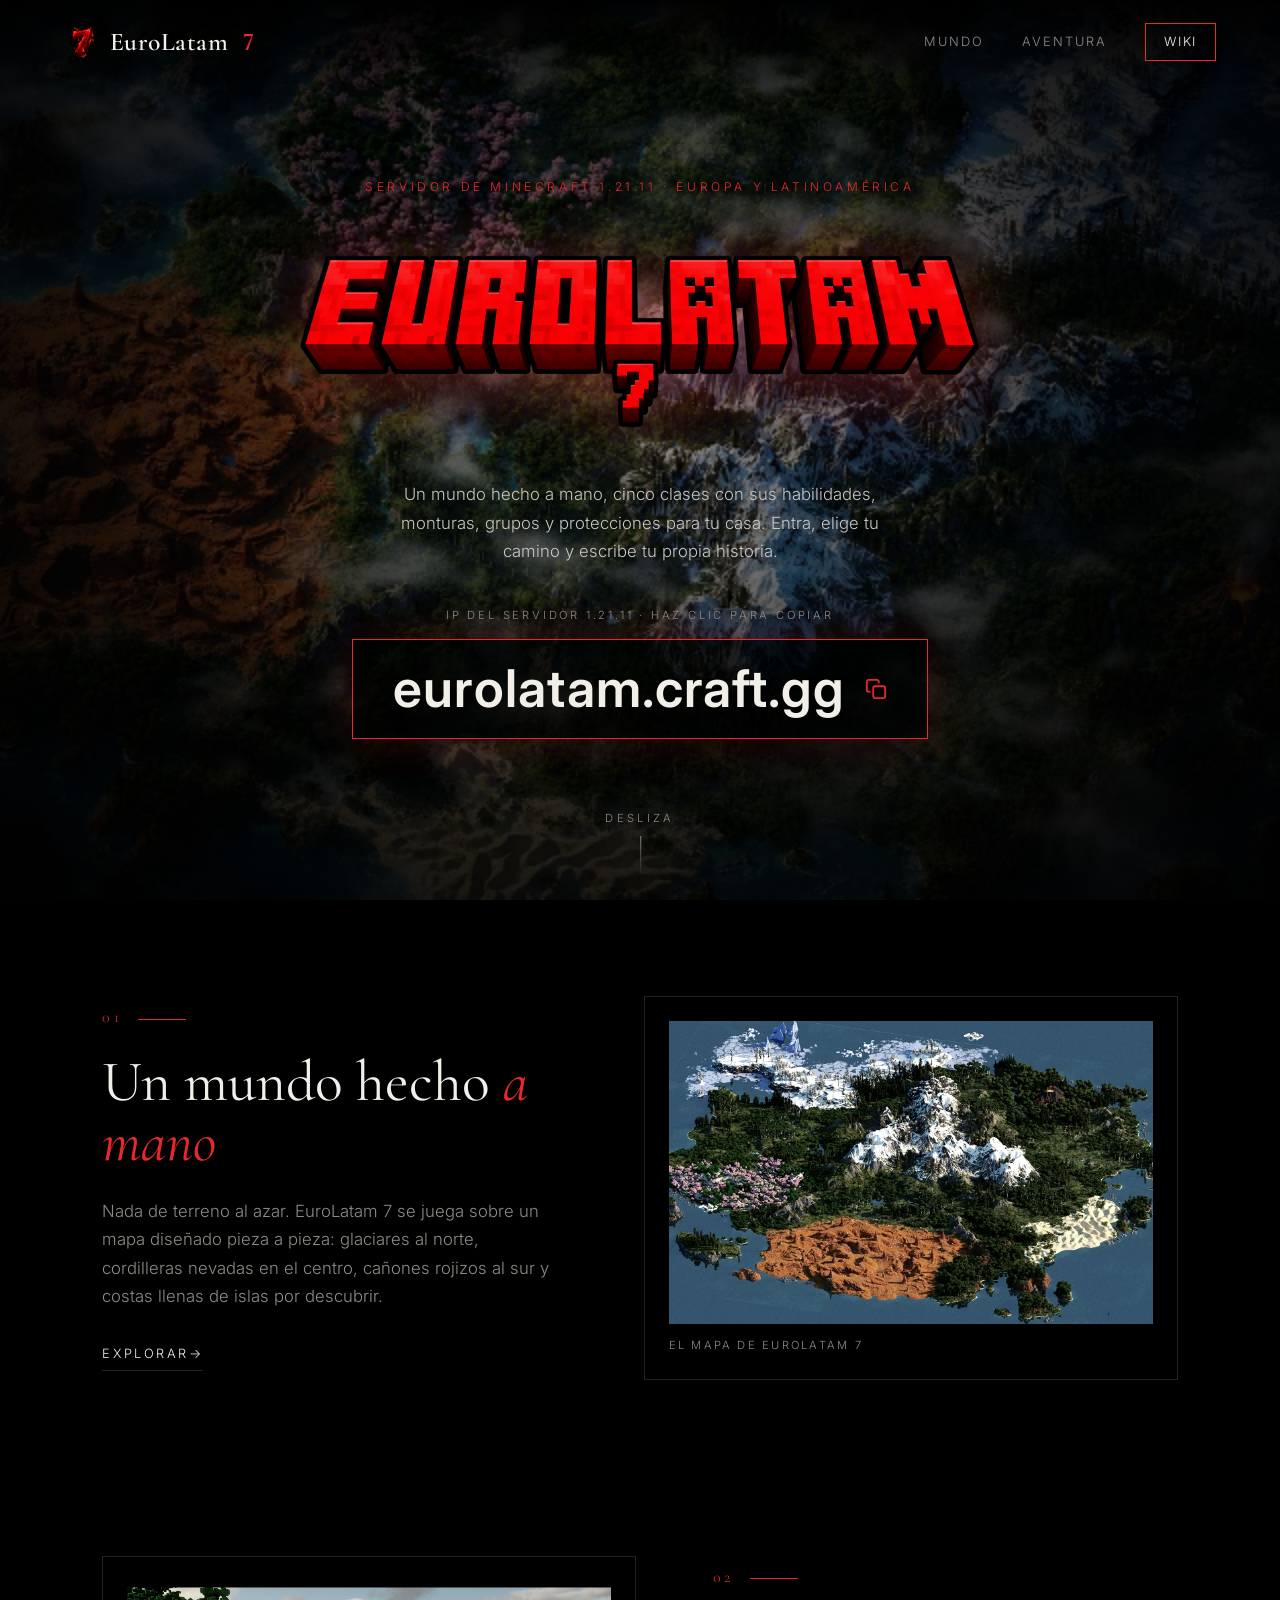
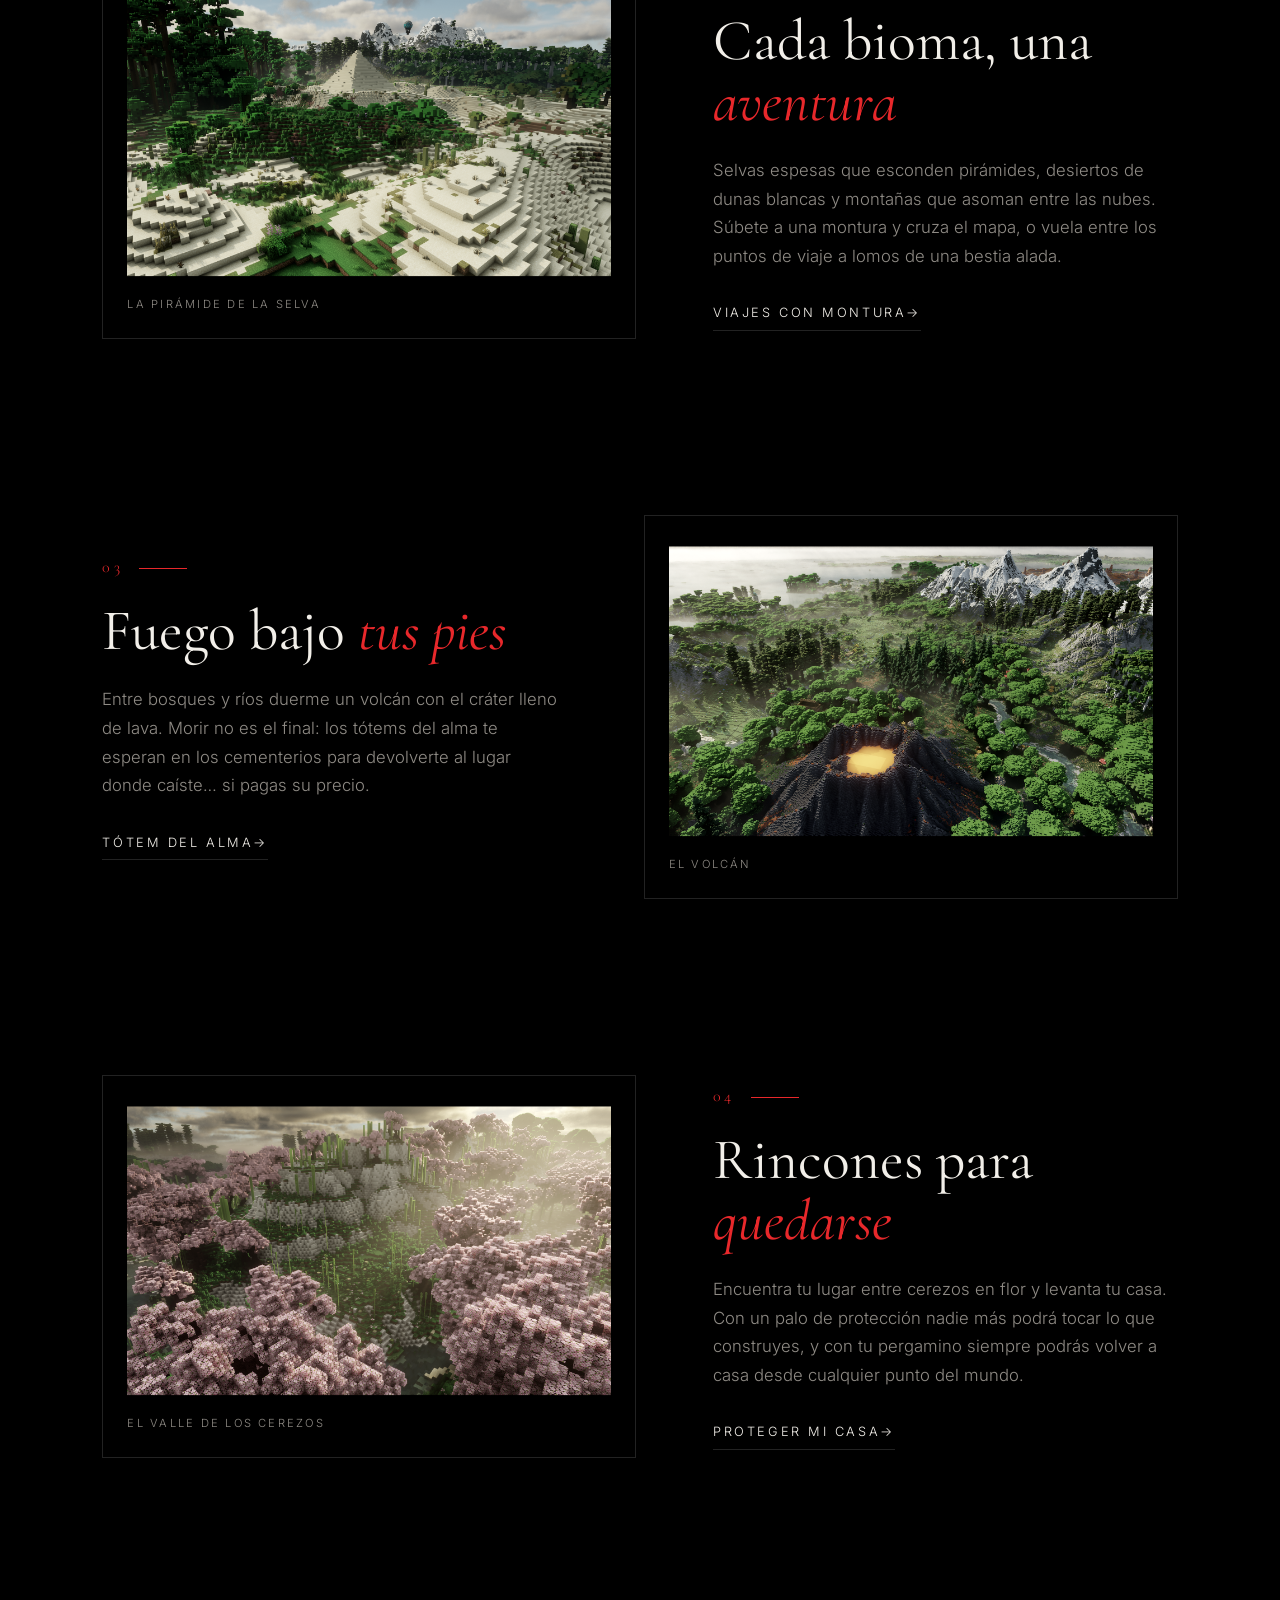
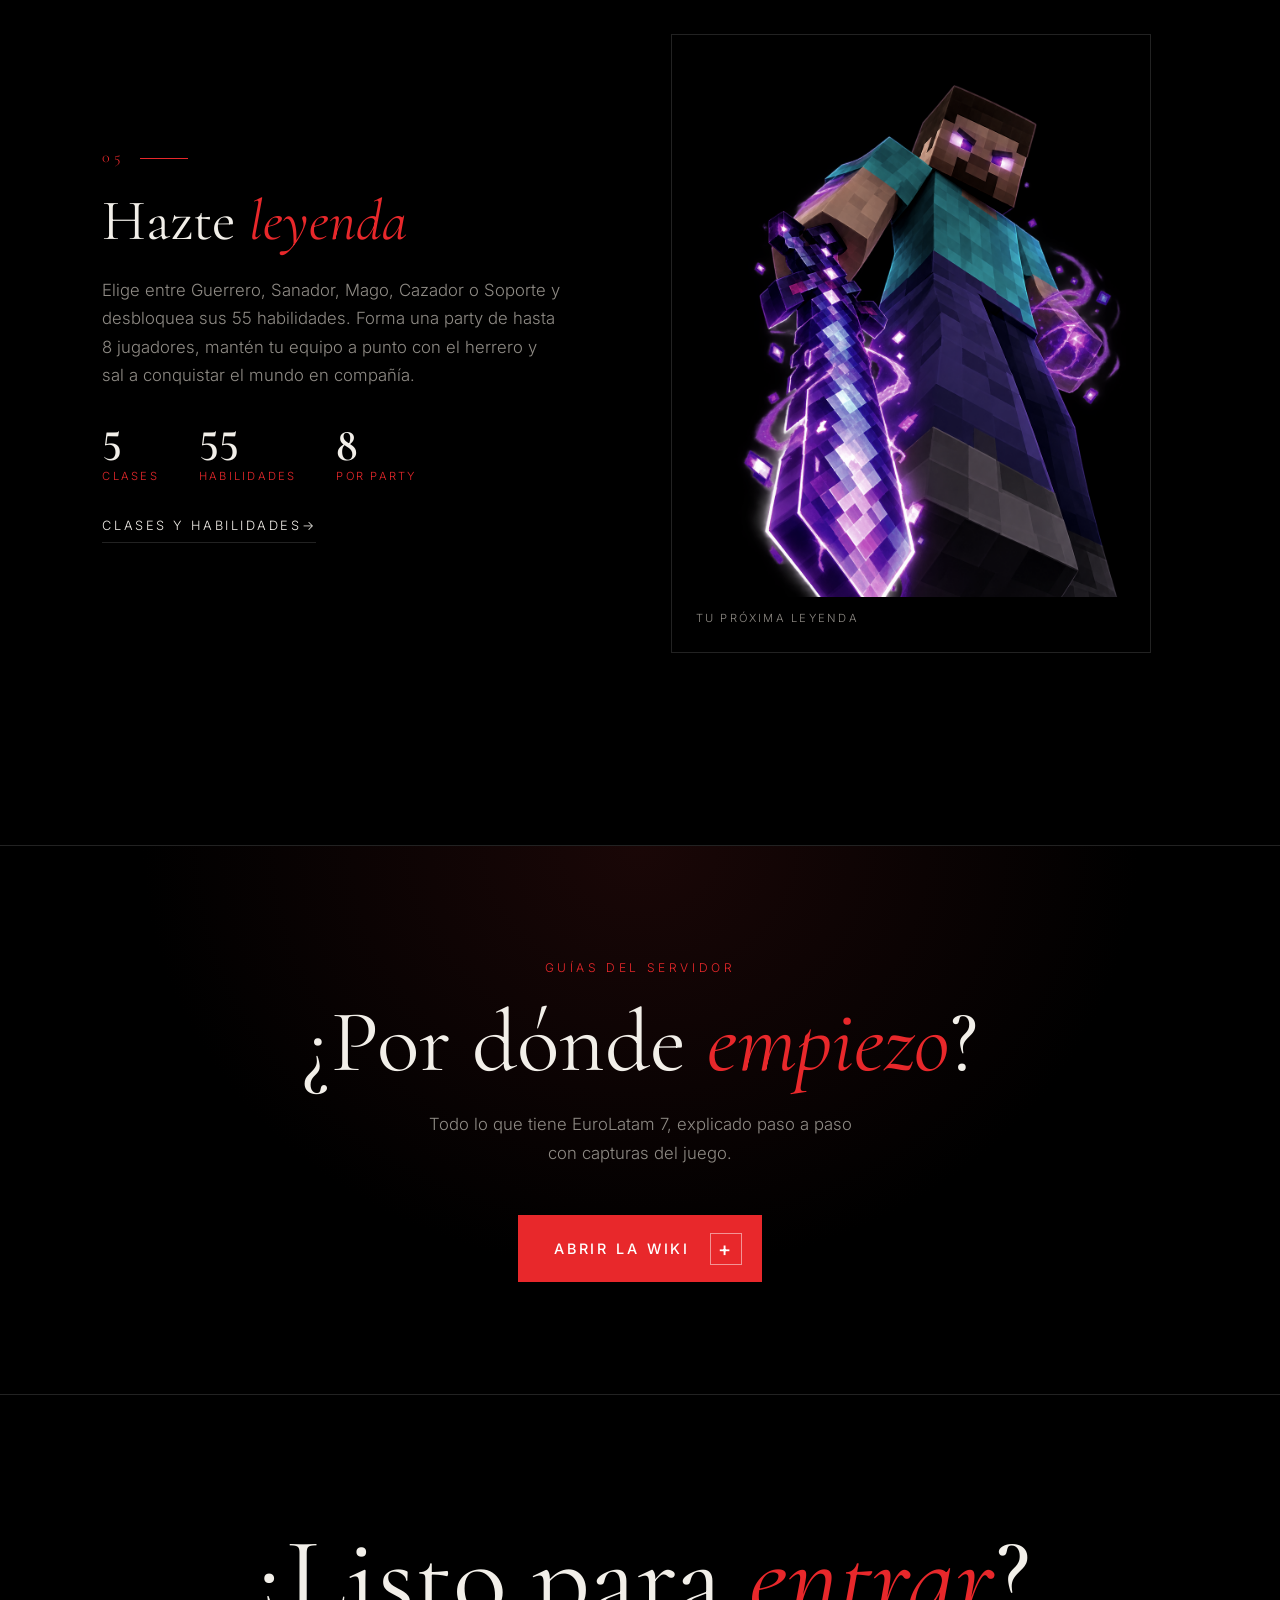
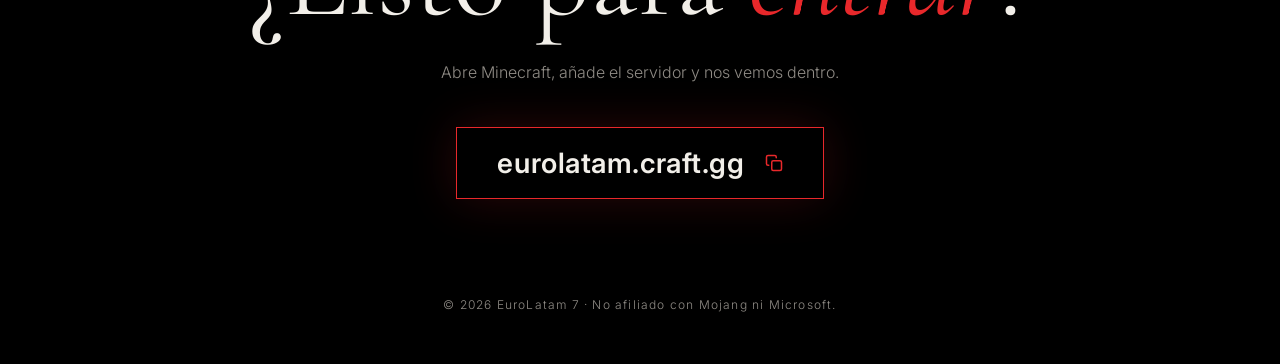
==== commit f4a2380e: "Update index.html" ====
--- a/index.html
+++ b/index.html
@@ -31,7 +31,7 @@
   <section class="hero" id="inicio">
     <div class="hero-bg" aria-hidden="true"></div>
 
-    <p class="eyebrow">Servidor de Minecraft · Europa y Latinoamérica</p>
+    <p class="eyebrow">Servidor de Minecraft 1.21.11 · Europa y Latinoamérica</p>
     <h1 class="sr-only">EuroLatam 7</h1>
     <img class="hero-logo" src="img/logo.png" width="2172" height="724" alt="EuroLatam 7">
 
@@ -41,7 +41,7 @@
     </p>
 
     <div class="ip-wrap">
-      <span class="ip-label">IP del servidor · haz clic para copiar</span>
+      <span class="ip-label">IP del servidor 1.21.11 · haz clic para copiar</span>
       <button type="button" class="ip" data-copy-ip="eurolatam.craft.gg" aria-label="Copiar IP eurolatam.craft.gg">
         <span class="ip-text">eurolatam.craft.gg</span>
         <span class="ip-icon" aria-hidden="true">
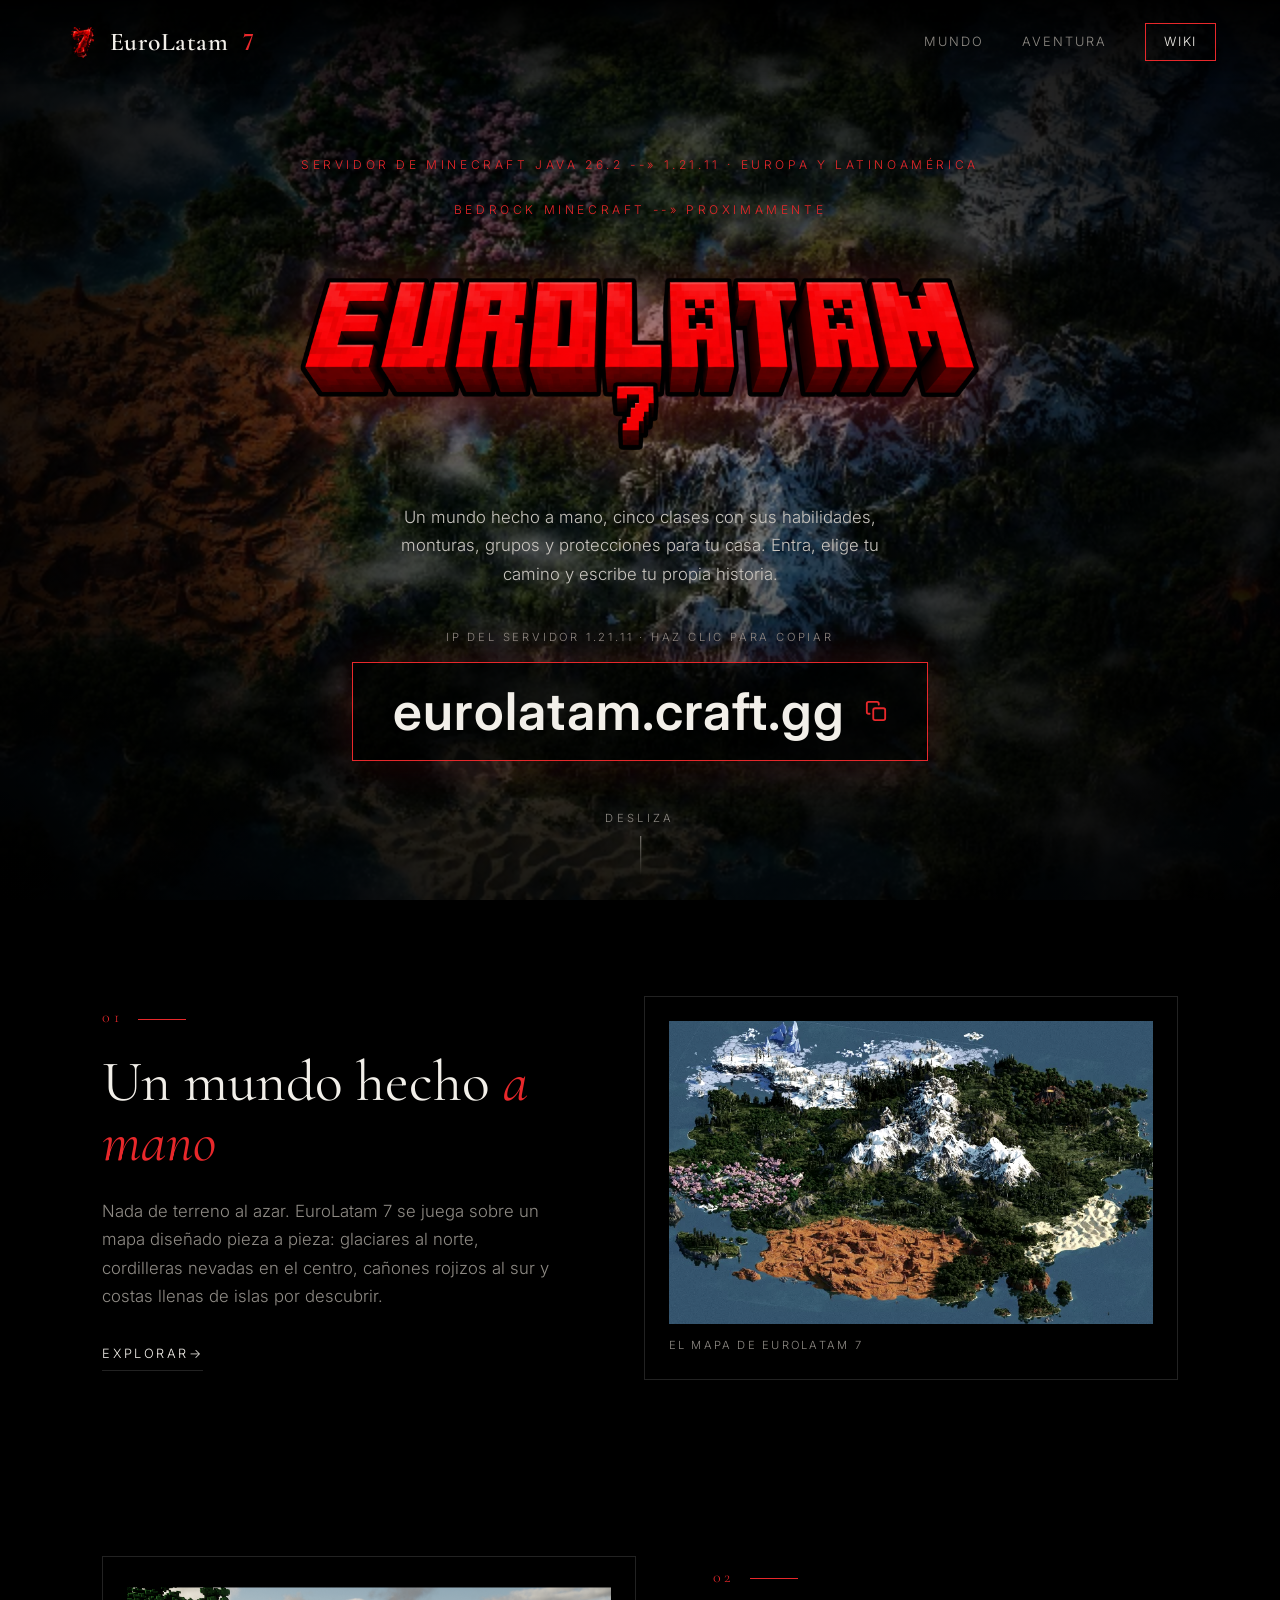
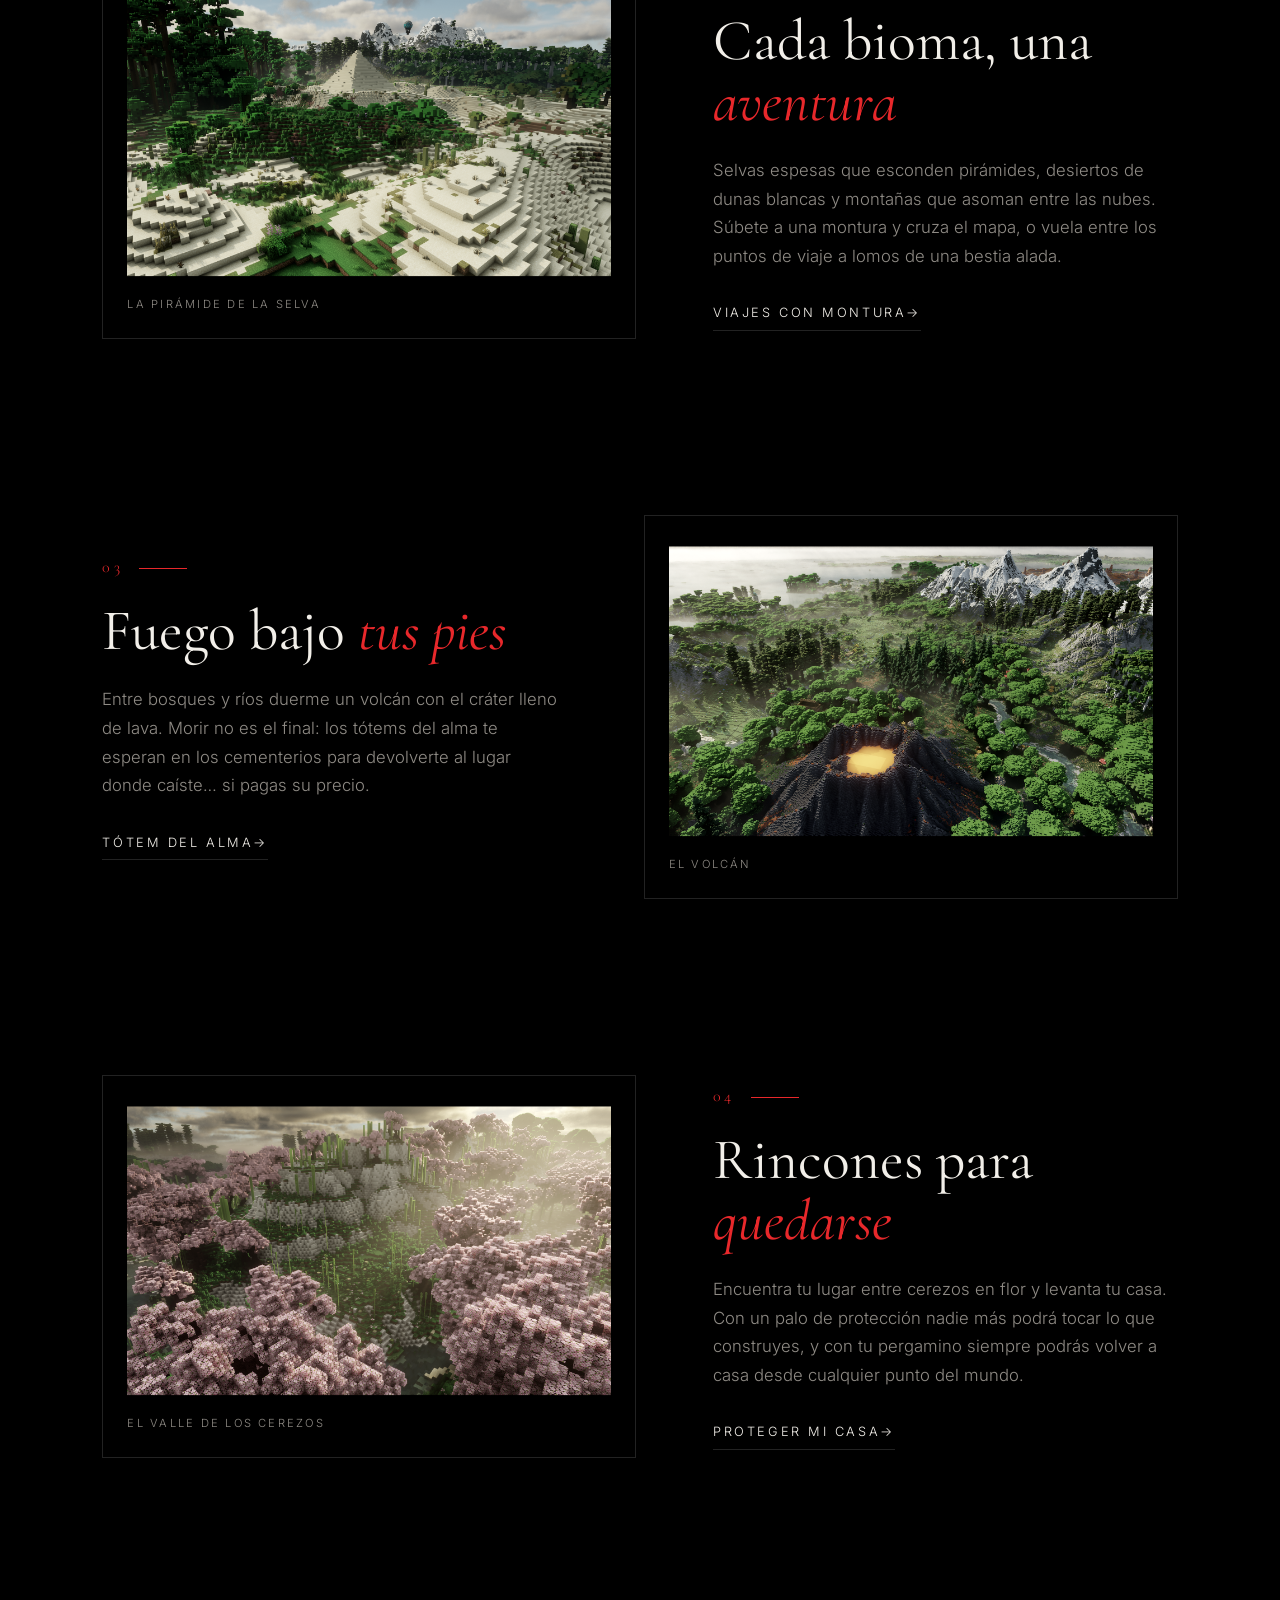
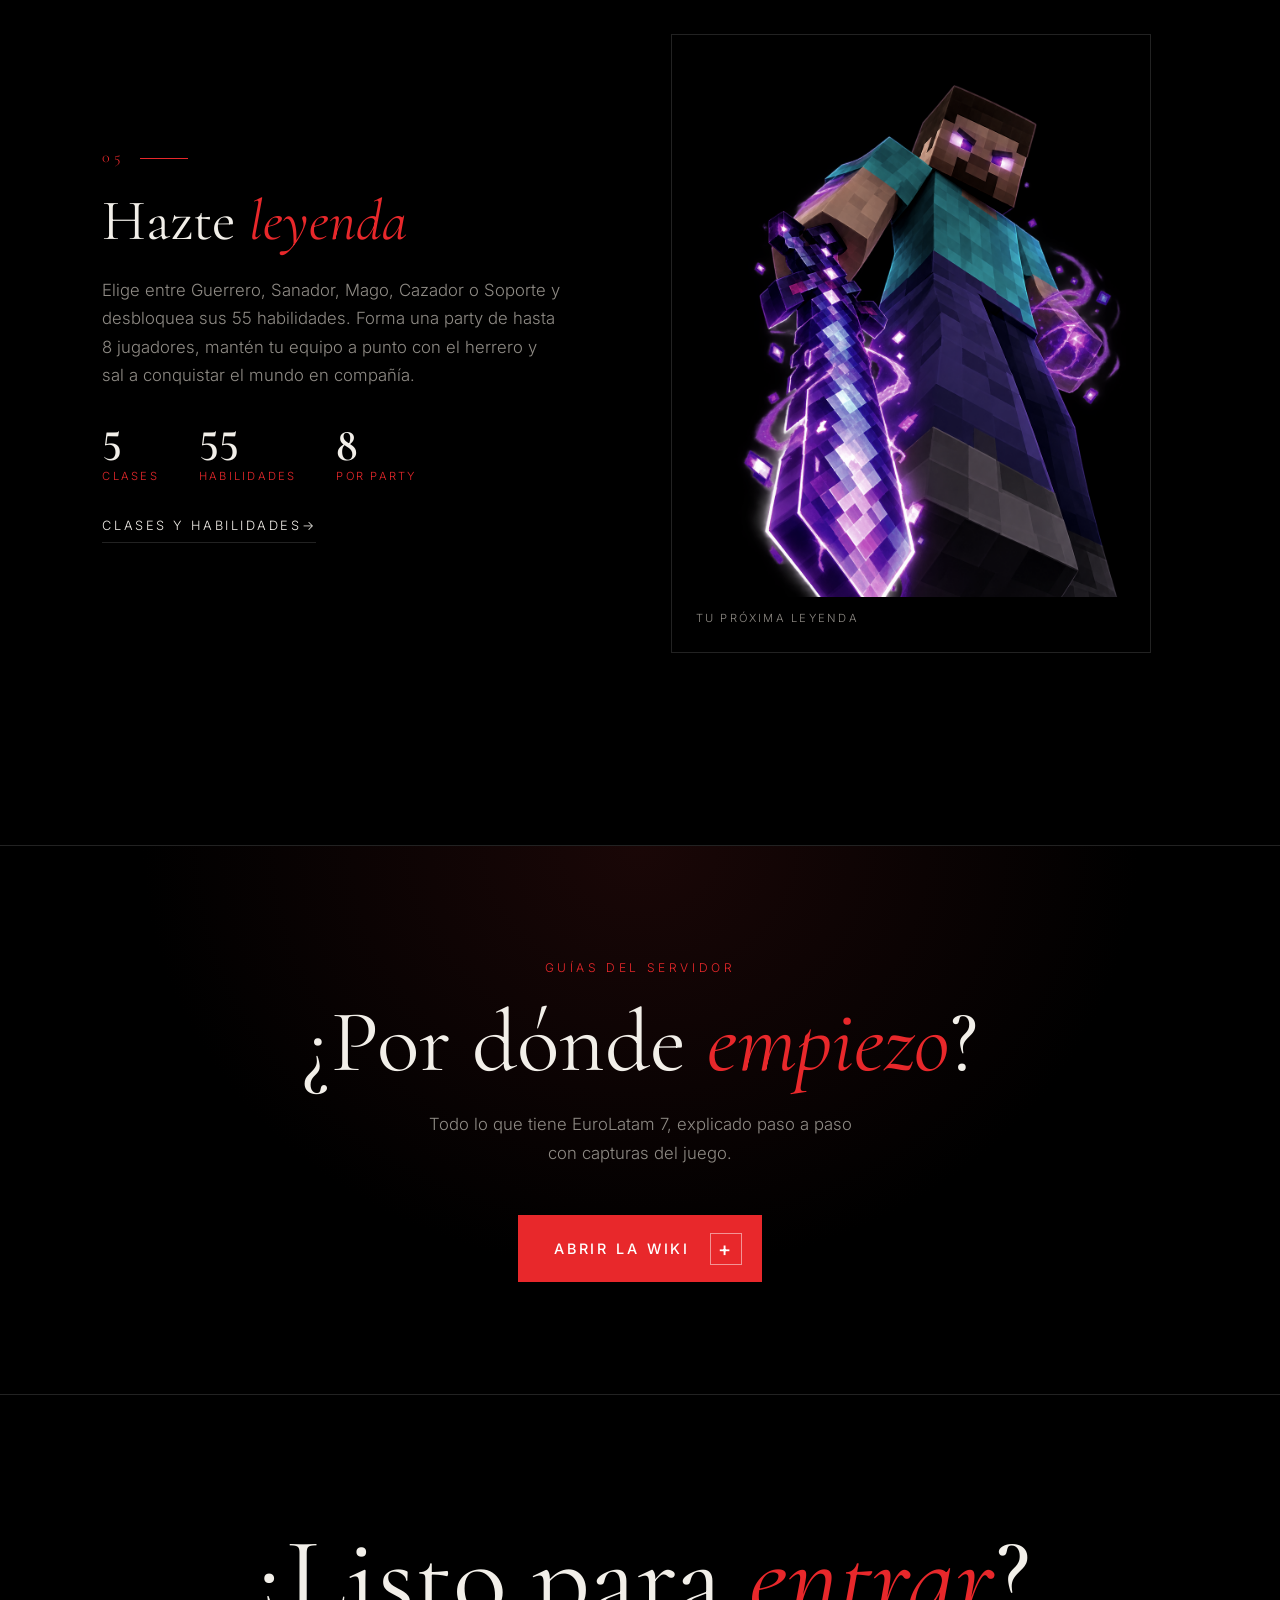
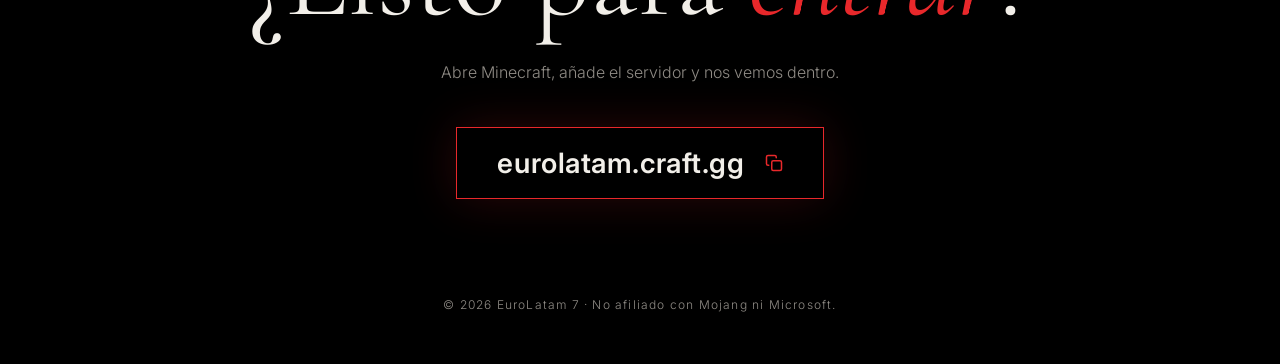
==== commit 26b9b131: "Update index.html" ====
--- a/index.html
+++ b/index.html
@@ -31,7 +31,8 @@
   <section class="hero" id="inicio">
     <div class="hero-bg" aria-hidden="true"></div>
 
-    <p class="eyebrow">Servidor de Minecraft 1.21.11 · Europa y Latinoamérica</p>
+    <p class="eyebrow">Servidor de Minecraft java 26.2 --» 1.21.11 · Europa y Latinoamérica</p>
+    <p class="eyebrow">bedrock minecraft --» proximamente</p>
     <h1 class="sr-only">EuroLatam 7</h1>
     <img class="hero-logo" src="img/logo.png" width="2172" height="724" alt="EuroLatam 7">
 
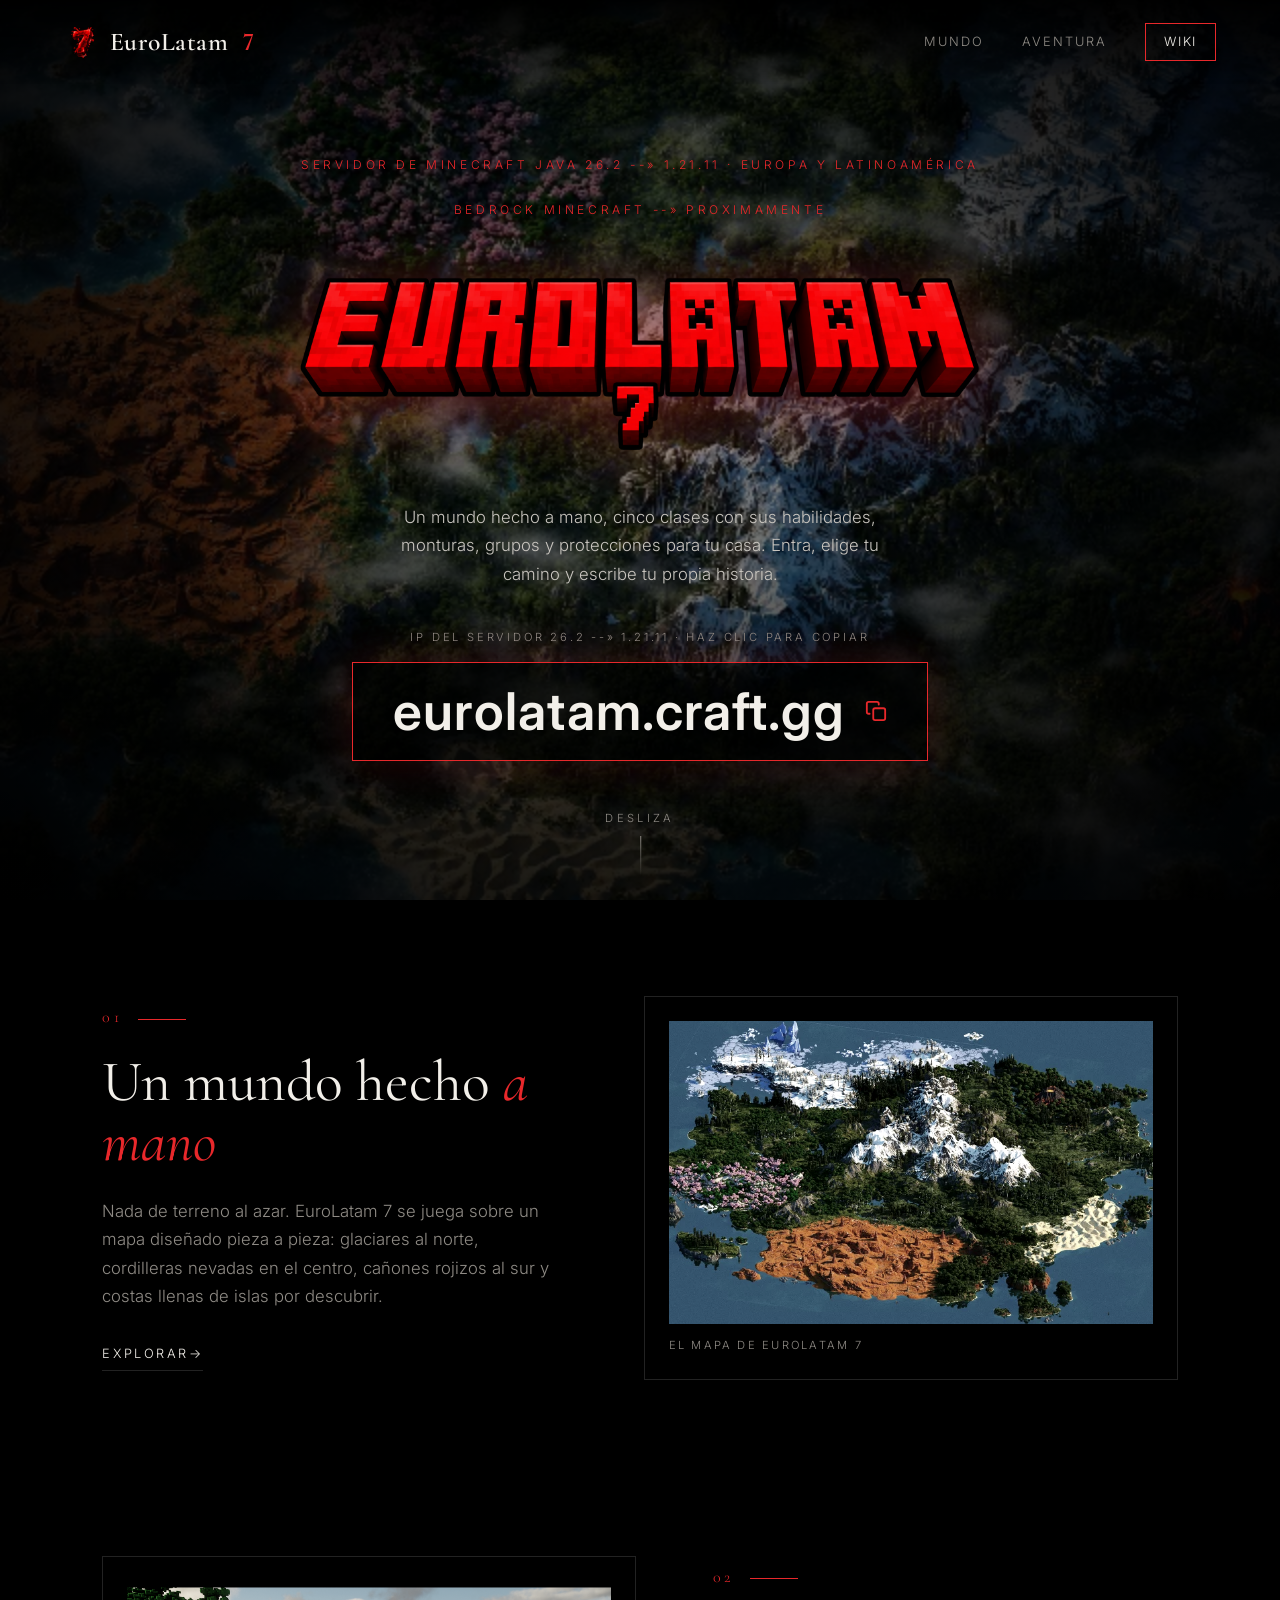
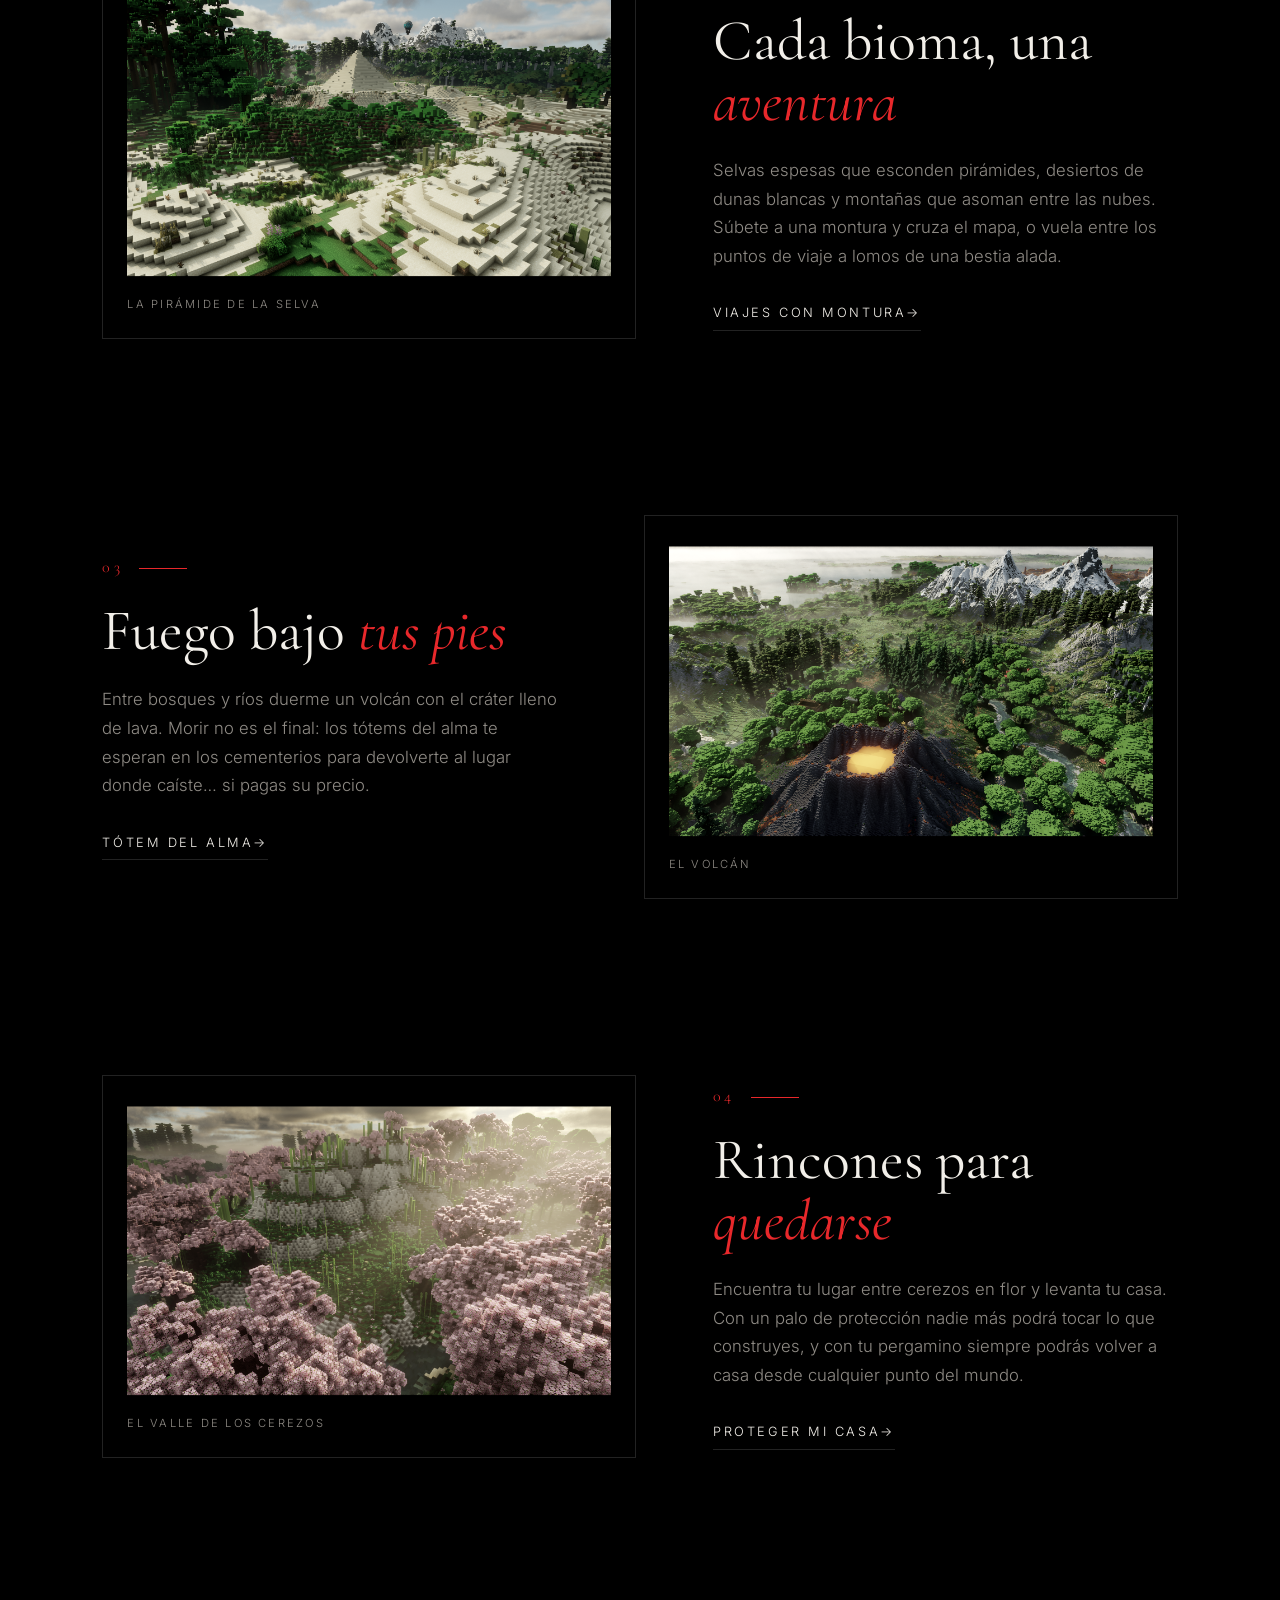
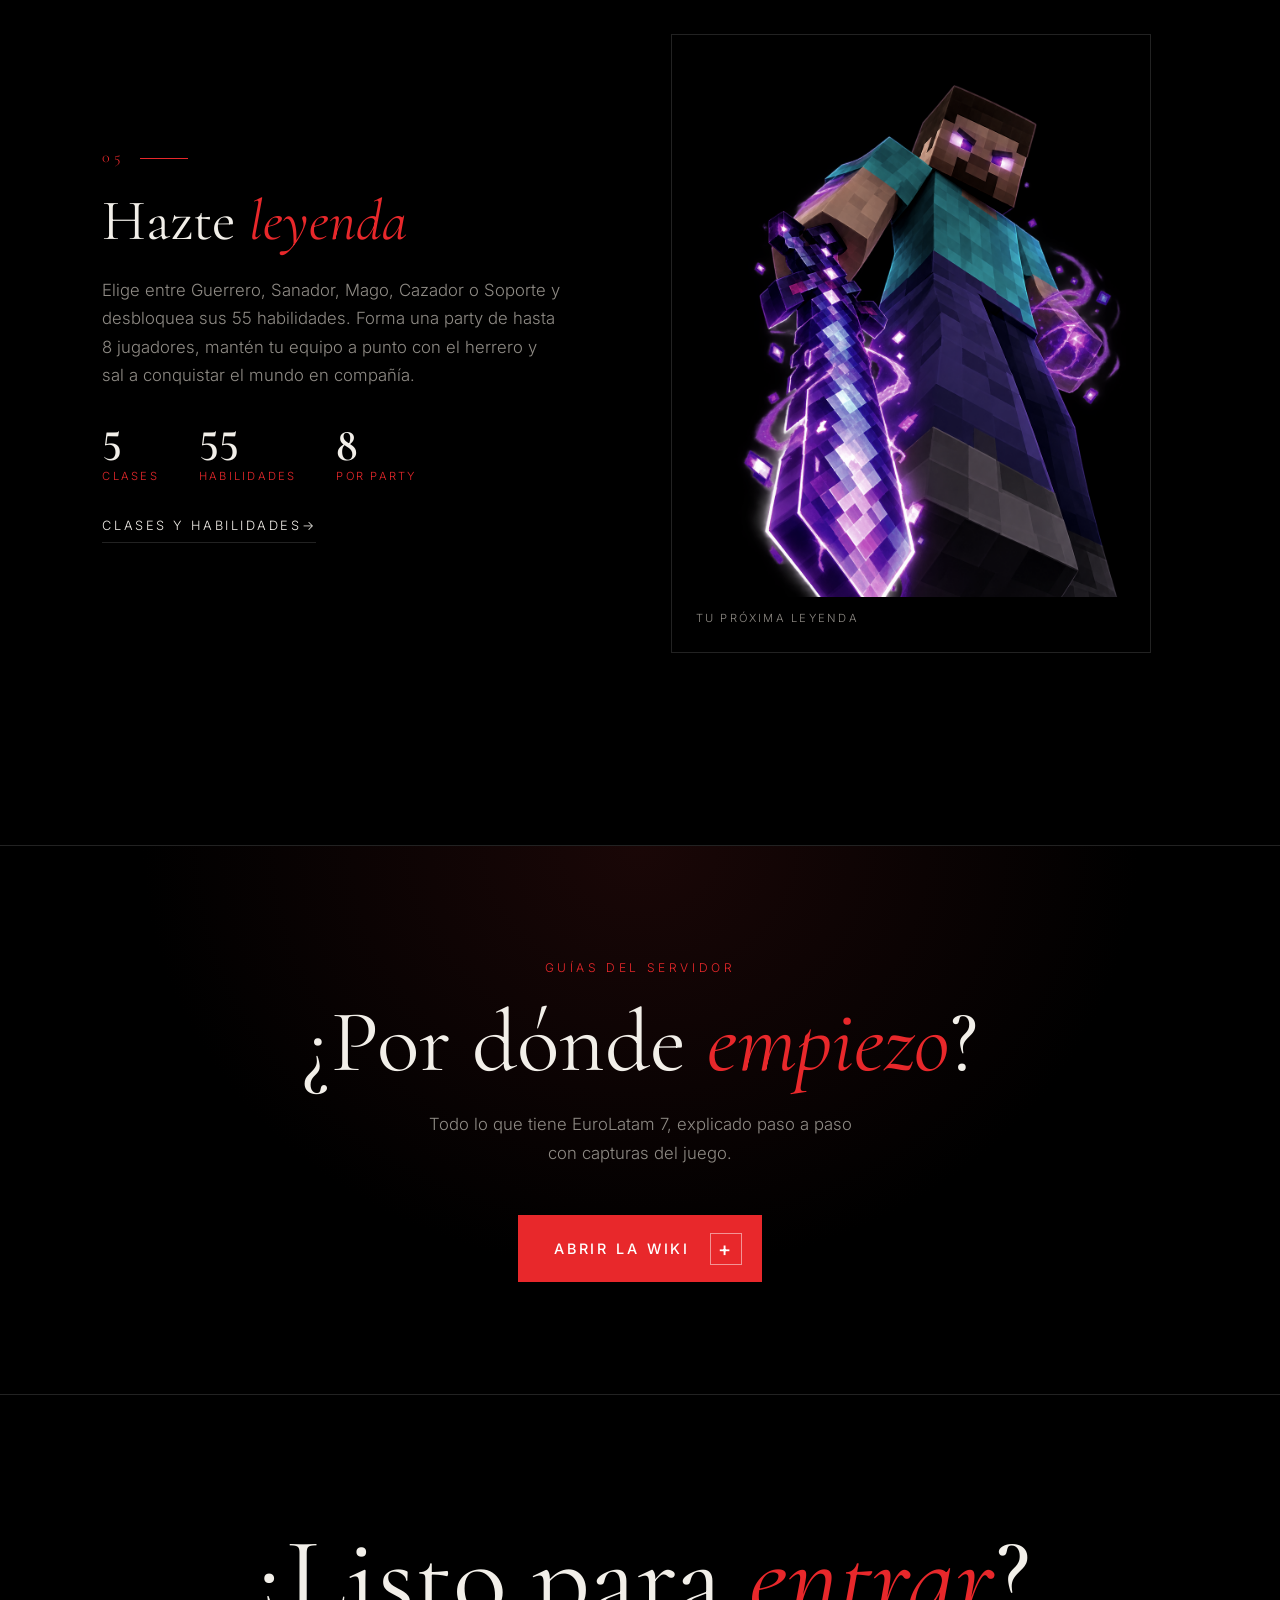
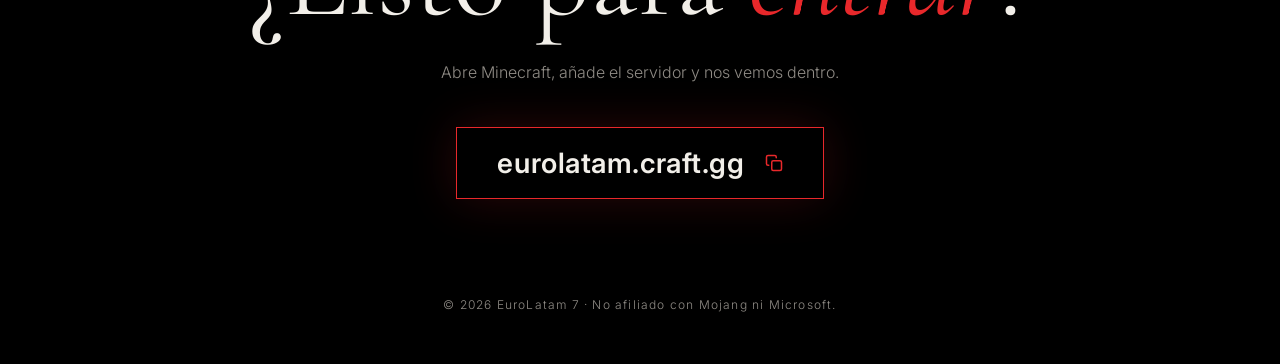
==== commit 53cb556d: "Update index.html" ====
--- a/index.html
+++ b/index.html
@@ -42,7 +42,7 @@
     </p>
 
     <div class="ip-wrap">
-      <span class="ip-label">IP del servidor 1.21.11 · haz clic para copiar</span>
+      <span class="ip-label">IP del servidor 26.2 --» 1.21.11 · haz clic para copiar</span>
       <button type="button" class="ip" data-copy-ip="eurolatam.craft.gg" aria-label="Copiar IP eurolatam.craft.gg">
         <span class="ip-text">eurolatam.craft.gg</span>
         <span class="ip-icon" aria-hidden="true">
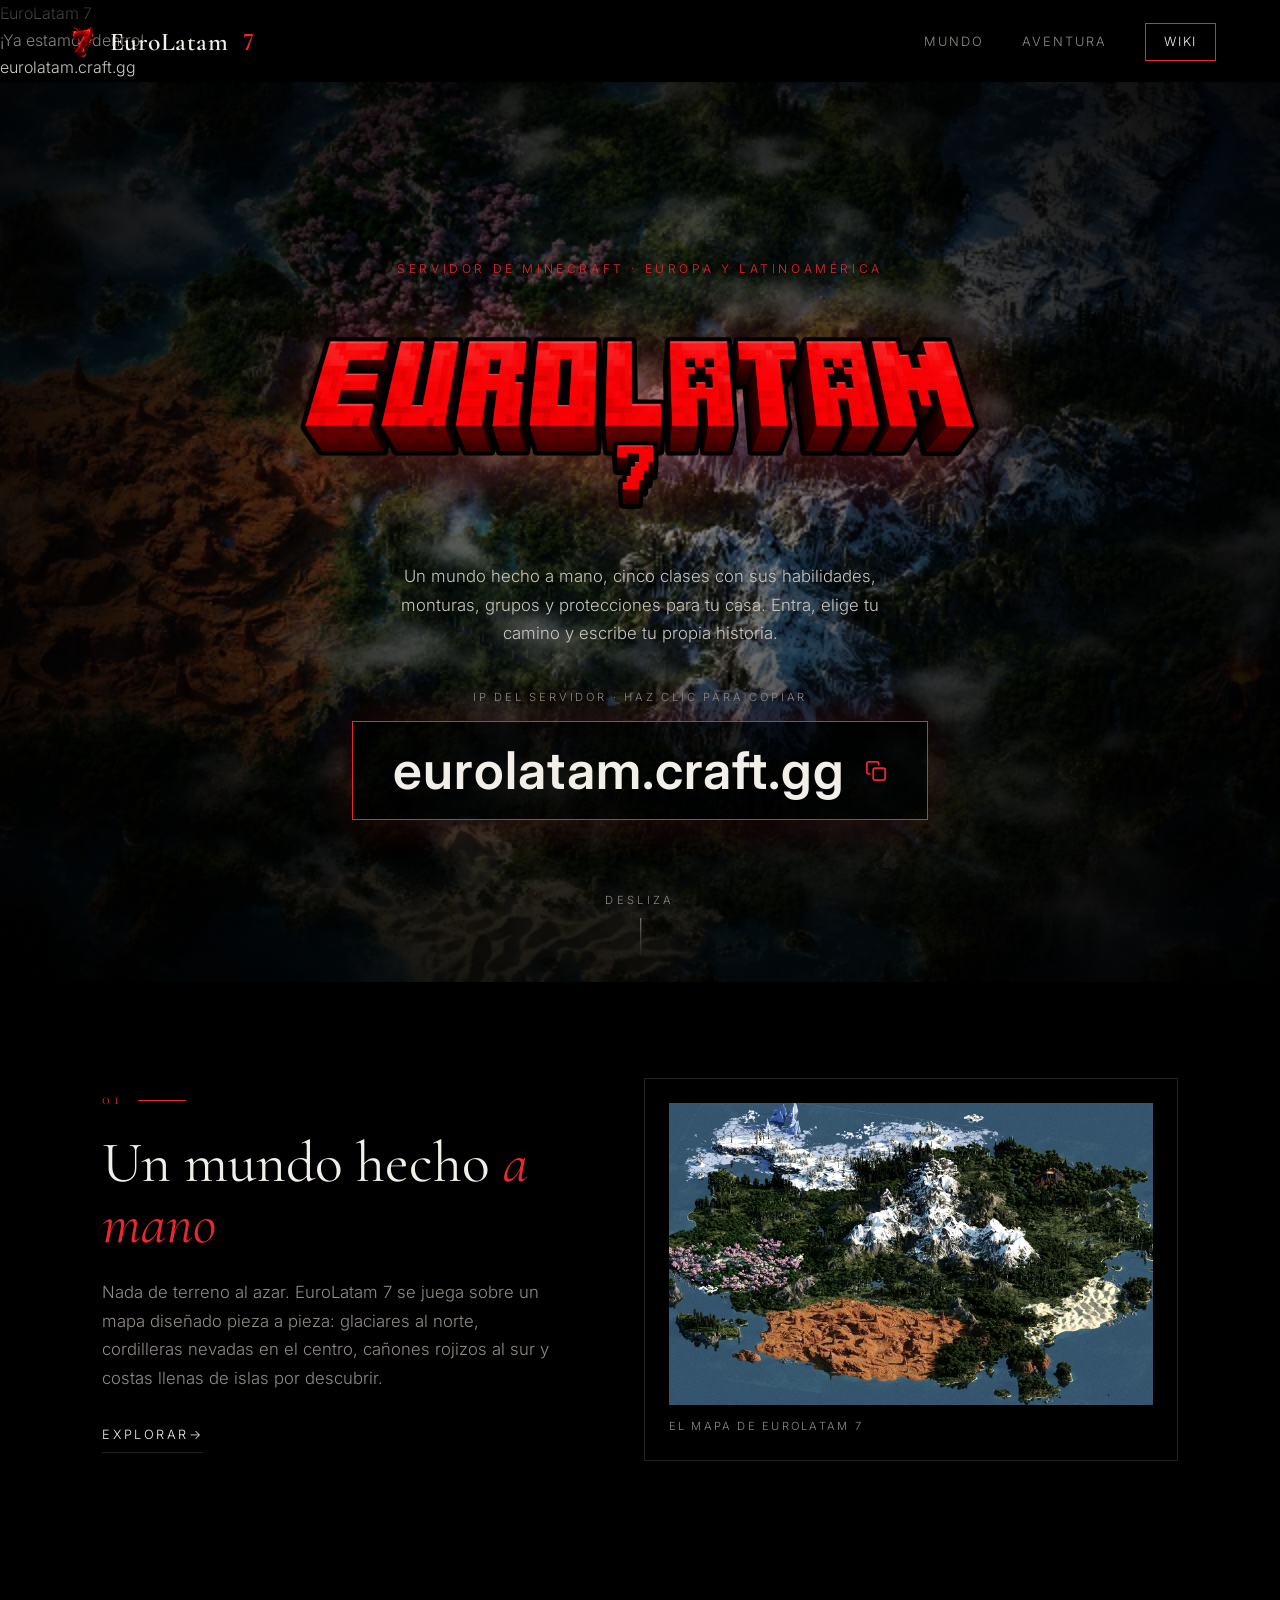
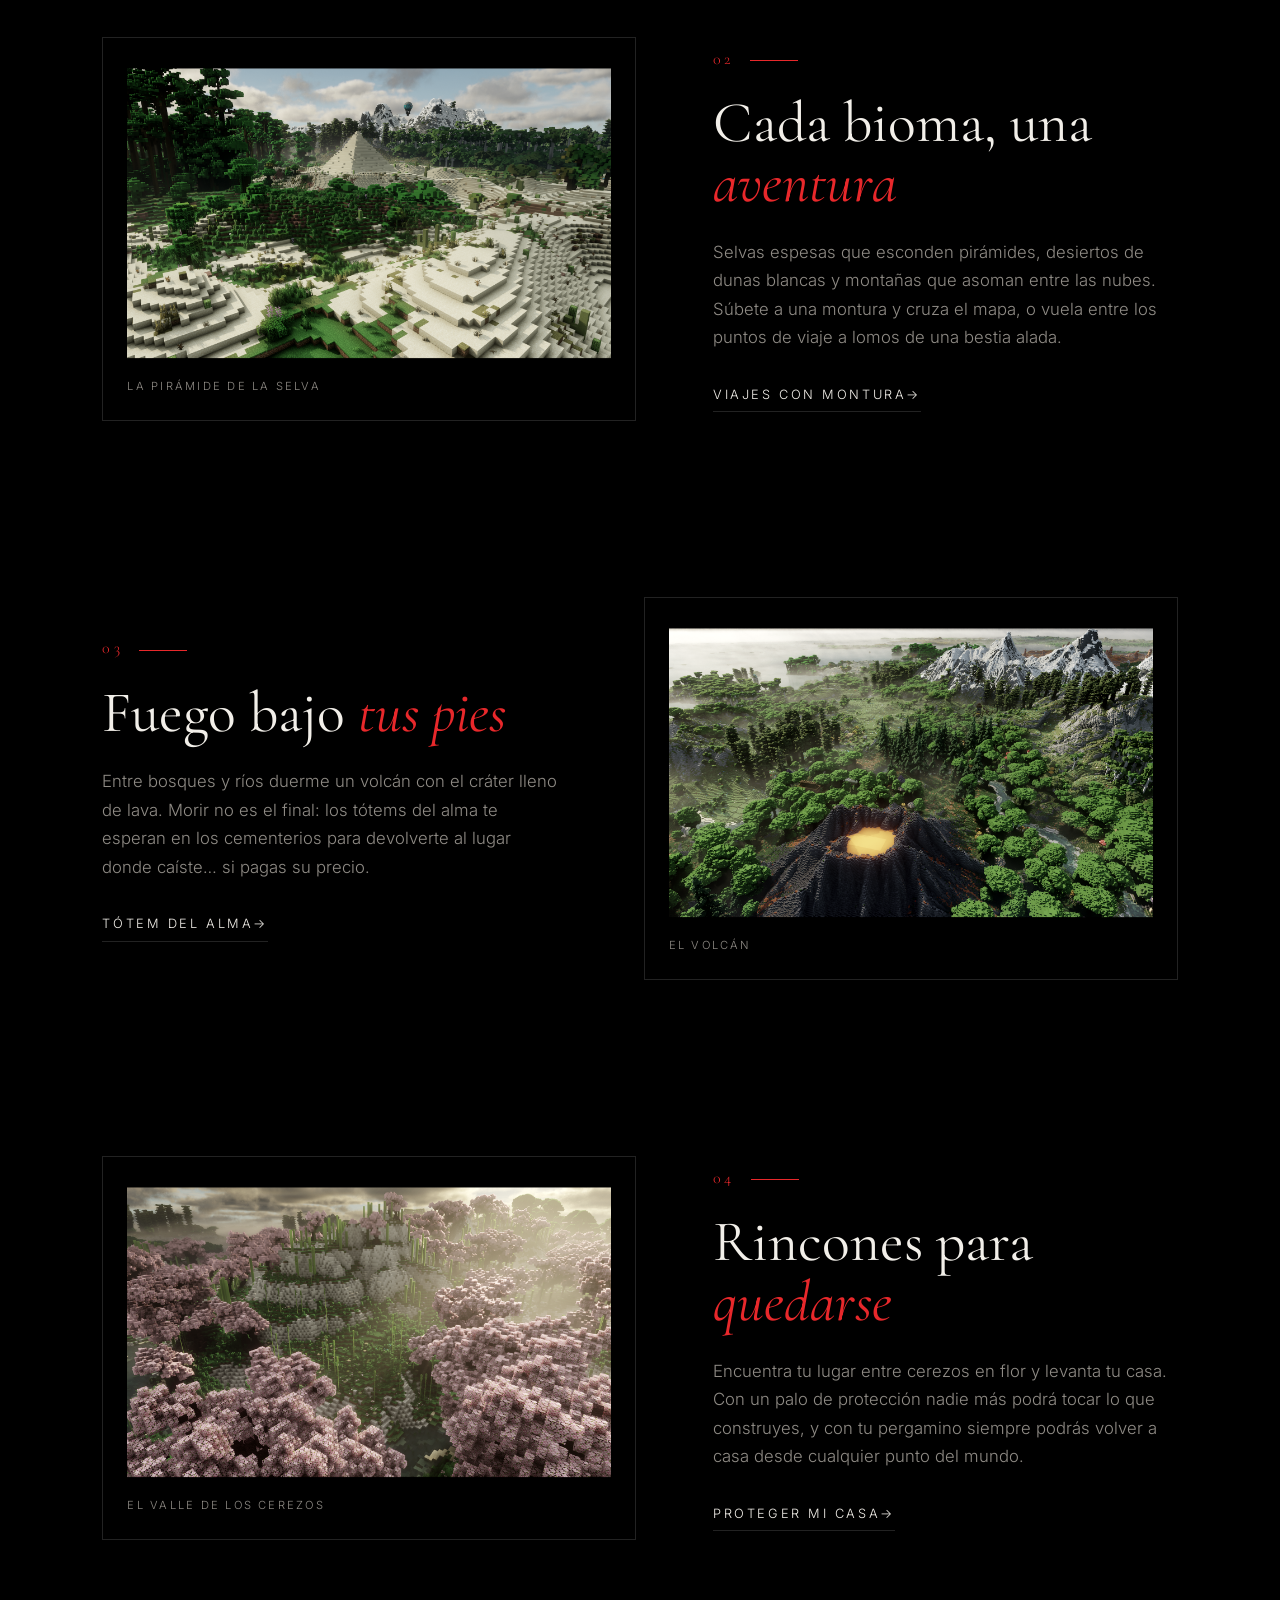
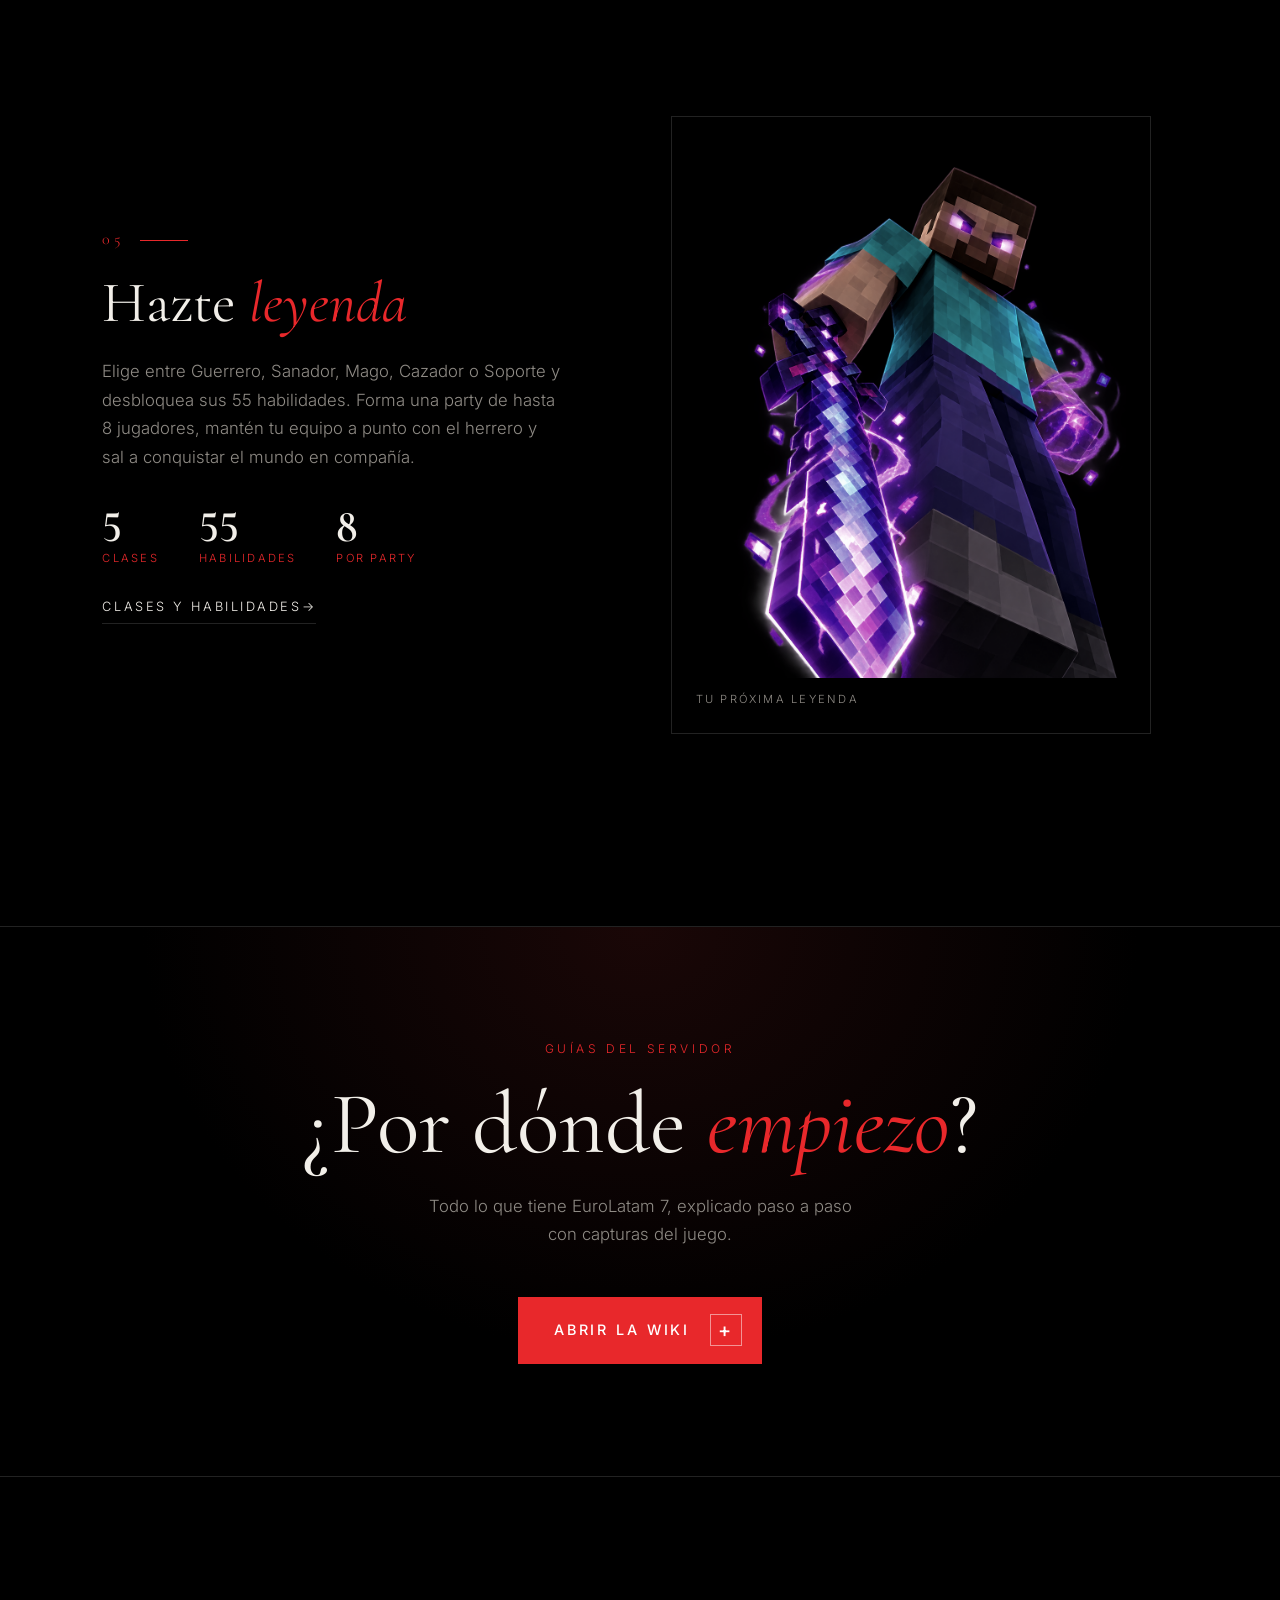
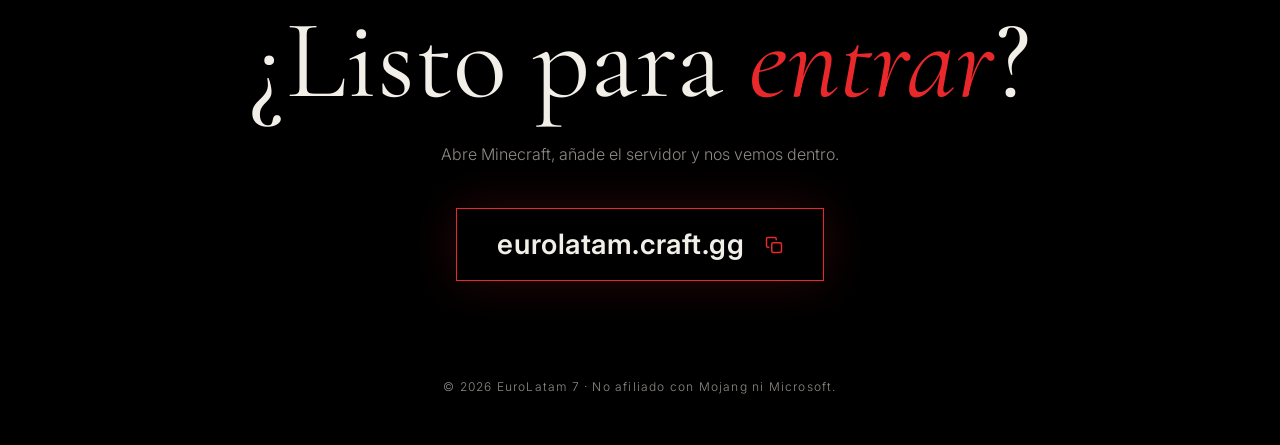
==== commit 4f4a8e6e: "Update index.html" ====
--- a/index.html
+++ b/index.html
@@ -15,6 +15,18 @@
 
   <div class="progress" aria-hidden="true"></div>
 
+  <!-- CUENTA ATRÁS · para cambiar la fecha edita data-fecha (año-mes-día y hora, +02:00 = hora de España en verano) -->
+  <aside class="countdown" data-fecha="2026-09-14T19:00:00+02:00" hidden>
+    <p class="countdown-label">Cuenta atrás</p>
+    <p class="countdown-time">
+      <span><strong data-cd="d">00</strong><small>días</small></span>
+      <span><strong data-cd="h">00</strong><small>hrs</small></span>
+      <span><strong data-cd="m">00</strong><small>min</small></span>
+      <span><strong data-cd="s">00</strong><small>seg</small></span>
+    </p>
+    <p class="countdown-date">14 sept · 19:00 (España)</p>
+  </aside>
+
   <header class="nav">
     <a href="#inicio" class="logo">
       <img src="img/icono.png" width="64" height="64" alt="">
@@ -31,8 +43,7 @@
   <section class="hero" id="inicio">
     <div class="hero-bg" aria-hidden="true"></div>
 
-    <p class="eyebrow">Servidor de Minecraft java 26.2 --» 1.21.11 · Europa y Latinoamérica</p>
-    <p class="eyebrow">bedrock minecraft --» proximamente</p>
+    <p class="eyebrow">Servidor de Minecraft · Europa y Latinoamérica</p>
     <h1 class="sr-only">EuroLatam 7</h1>
     <img class="hero-logo" src="img/logo.png" width="2172" height="724" alt="EuroLatam 7">
 
@@ -42,7 +53,7 @@
     </p>
 
     <div class="ip-wrap">
-      <span class="ip-label">IP del servidor 26.2 --» 1.21.11 · haz clic para copiar</span>
+      <span class="ip-label">IP del servidor · haz clic para copiar</span>
       <button type="button" class="ip" data-copy-ip="eurolatam.craft.gg" aria-label="Copiar IP eurolatam.craft.gg">
         <span class="ip-text">eurolatam.craft.gg</span>
         <span class="ip-icon" aria-hidden="true">
@@ -330,6 +341,44 @@
     });
 
     if (location.hash === '#wikis') setWikis(true);
+
+    // Cuenta atrás
+    const cd = document.querySelector('.countdown');
+    const cdTime = cd.querySelector('.countdown-time');
+    const objetivo = new Date(cd.dataset.fecha).getTime();
+    const partes = {
+      d: cd.querySelector('[data-cd="d"]'),
+      h: cd.querySelector('[data-cd="h"]'),
+      m: cd.querySelector('[data-cd="m"]'),
+      s: cd.querySelector('[data-cd="s"]')
+    };
+
+    function pintarCuenta() {
+      const falta = objetivo - Date.now();
+
+      if (falta <= 0) {
+        cd.classList.add('is-done');
+        cdTime.innerHTML = '<span class="countdown-live">¡Ya estamos dentro!</span>';
+        cd.querySelector('.countdown-label').textContent = 'EuroLatam 7';
+        cd.querySelector('.countdown-date').textContent = 'eurolatam.craft.gg';
+        cd.hidden = false;
+        return false;
+      }
+
+      const seg = Math.floor(falta / 1000);
+      partes.d.textContent = String(Math.floor(seg / 86400)).padStart(2, '0');
+      partes.h.textContent = String(Math.floor(seg / 3600) % 24).padStart(2, '0');
+      partes.m.textContent = String(Math.floor(seg / 60) % 60).padStart(2, '0');
+      partes.s.textContent = String(seg % 60).padStart(2, '0');
+      cd.hidden = false;
+      return true;
+    }
+
+    if (pintarCuenta()) {
+      const reloj = setInterval(() => {
+        if (!pintarCuenta()) clearInterval(reloj);
+      }, 1000);
+    }
   </script>
 
 </body>
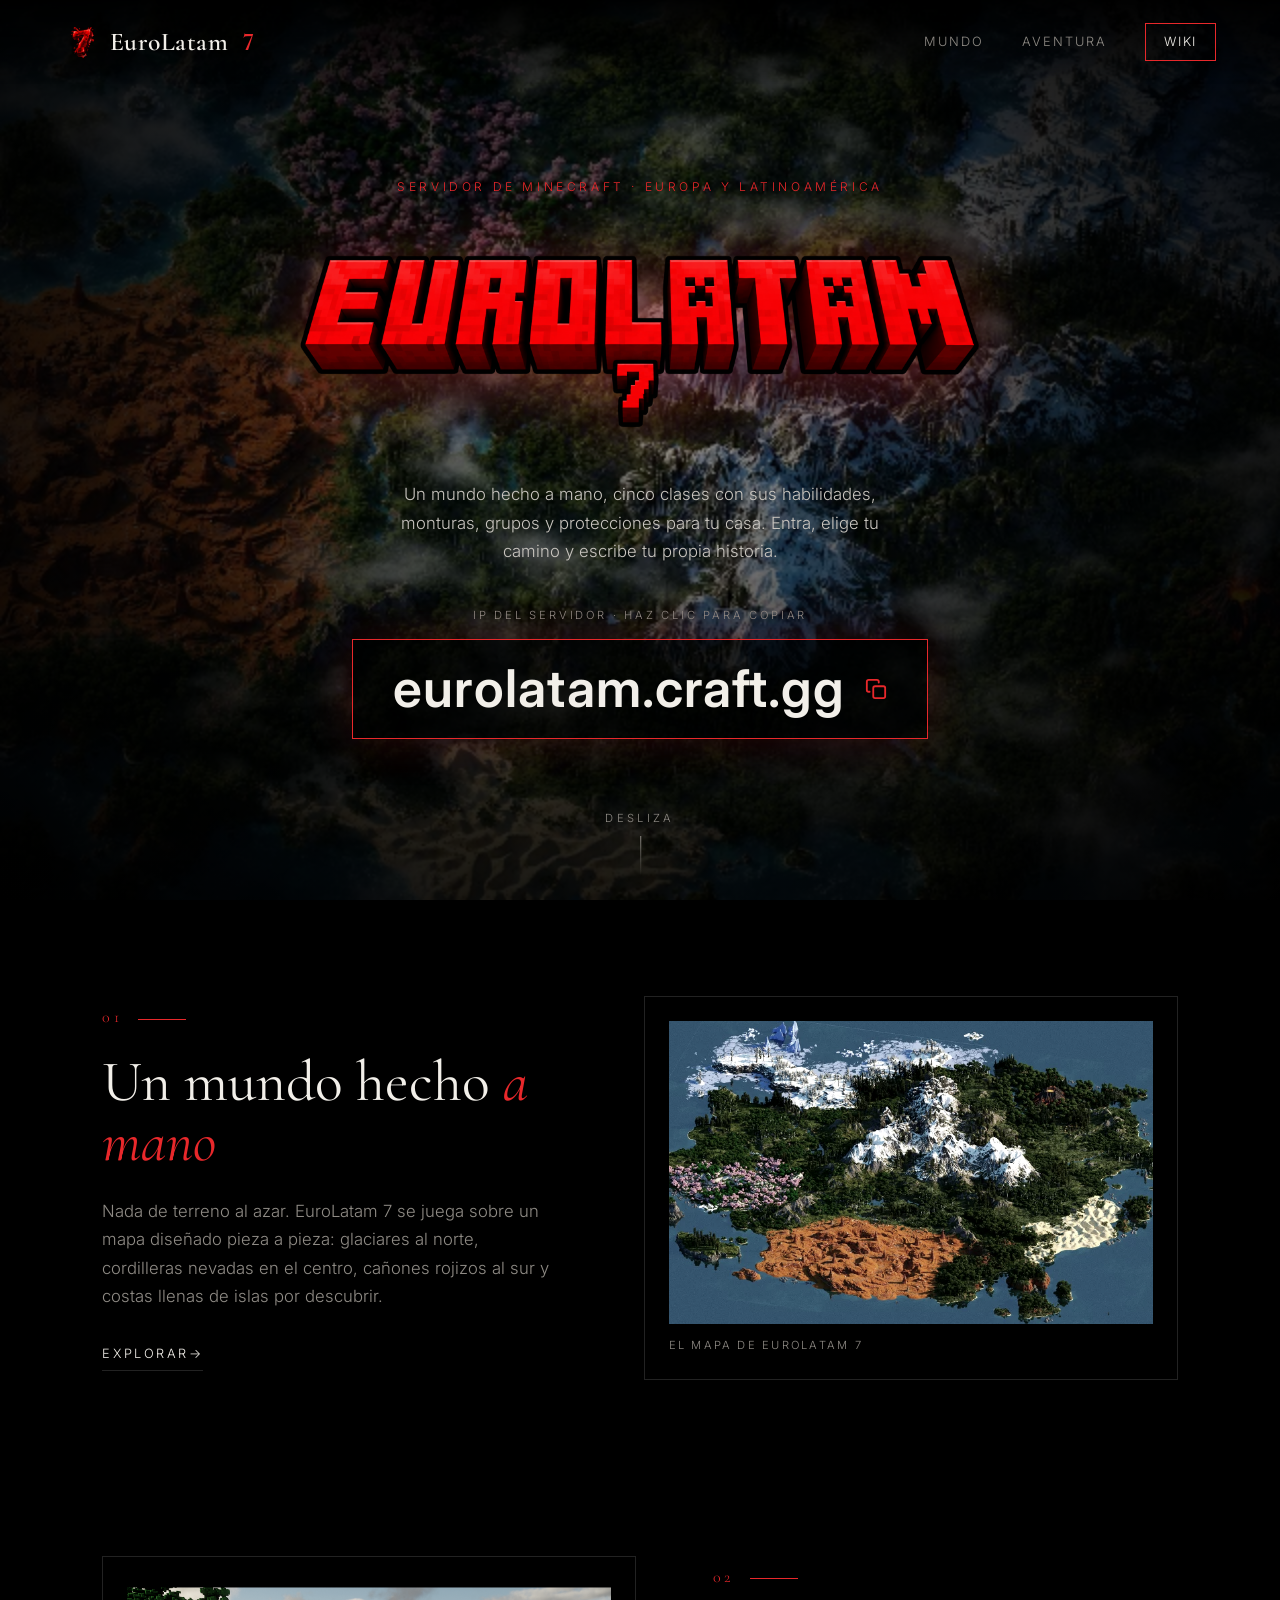
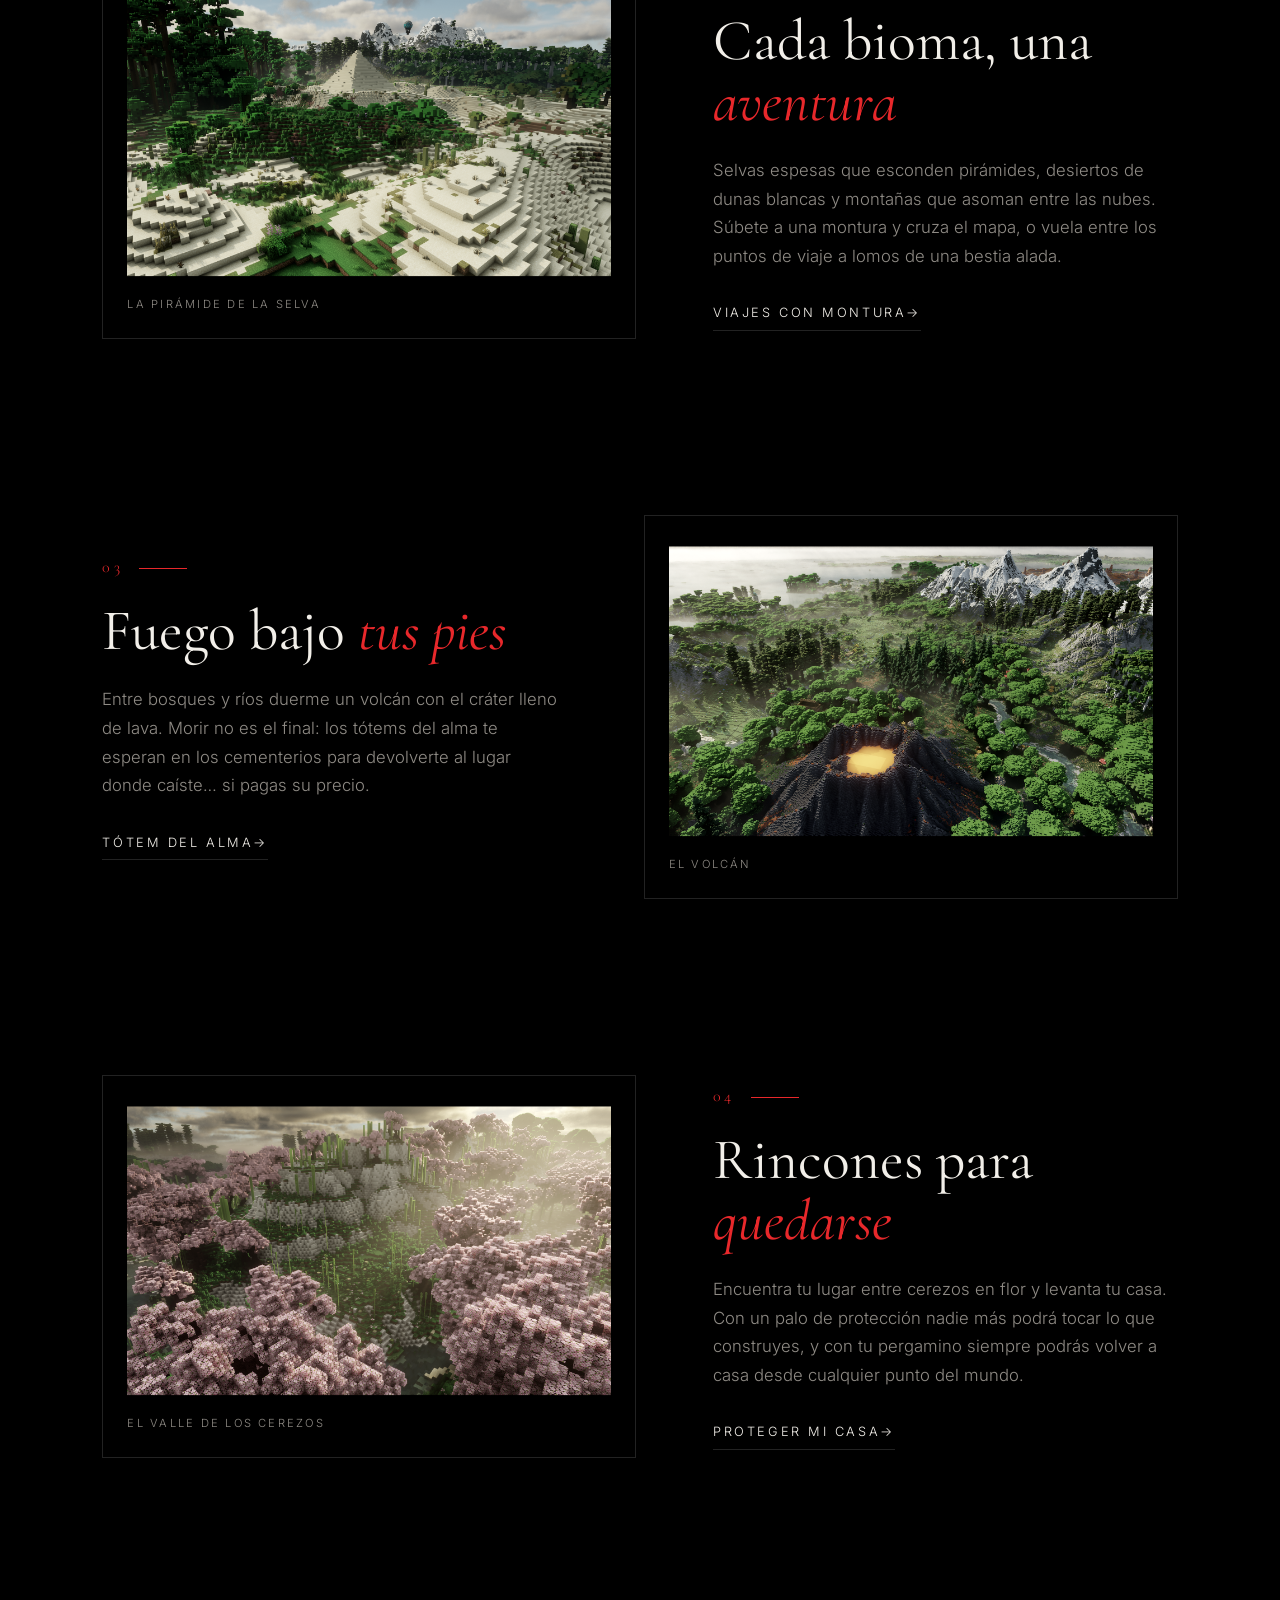
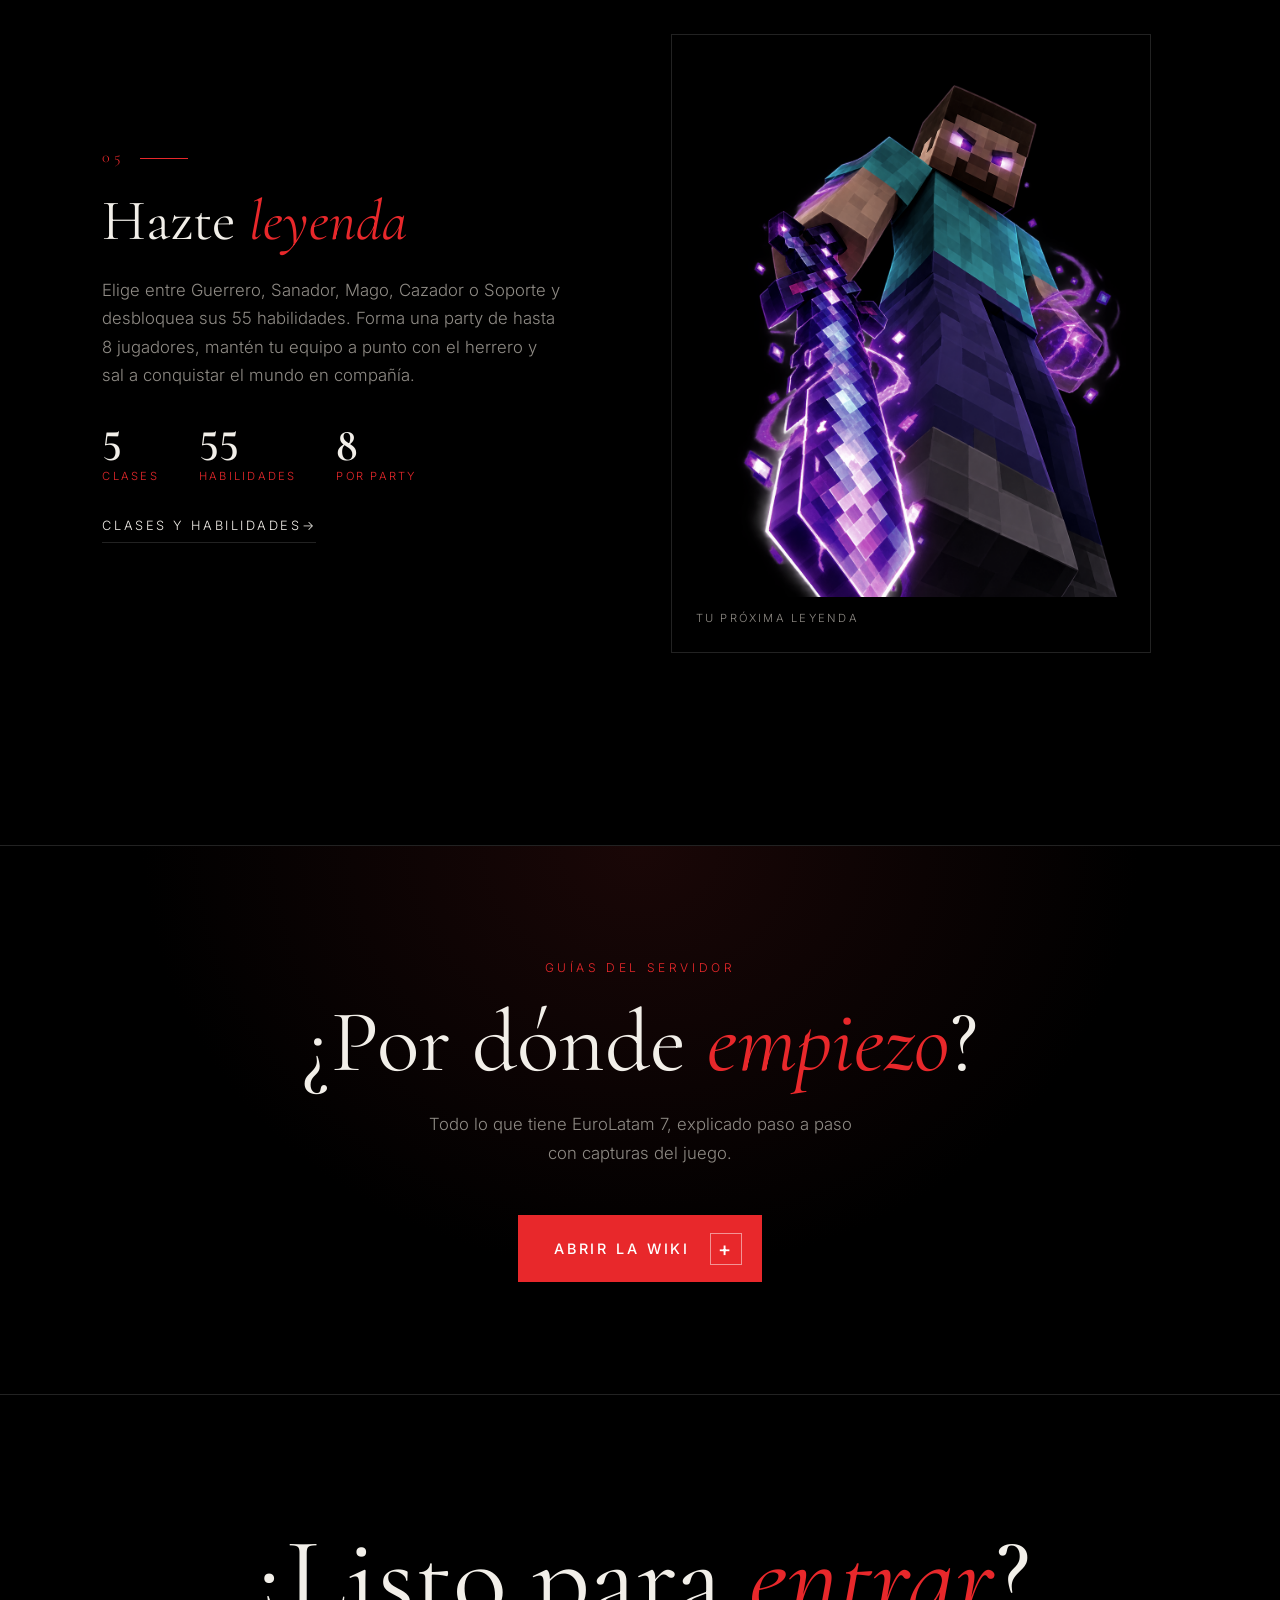
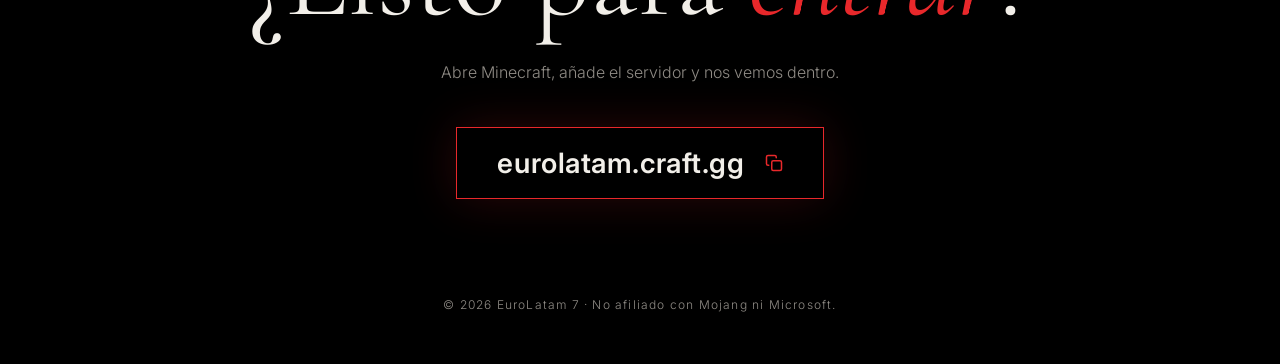
==== commit a8418d30: "Update index.html" ====
--- a/index.html
+++ b/index.html
@@ -15,23 +15,17 @@
 
   <div class="progress" aria-hidden="true"></div>
 
-  <!-- CUENTA ATRÁS · para cambiar la fecha edita data-fecha (año-mes-día y hora, +02:00 = hora de España en verano) -->
-  <aside class="countdown" data-fecha="2026-09-14T19:00:00+02:00" hidden>
-    <p class="countdown-label">Cuenta atrás</p>
-    <p class="countdown-time">
-      <span><strong data-cd="d">00</strong><small>días</small></span>
-      <span><strong data-cd="h">00</strong><small>hrs</small></span>
-      <span><strong data-cd="m">00</strong><small>min</small></span>
-      <span><strong data-cd="s">00</strong><small>seg</small></span>
-    </p>
-    <p class="countdown-date">14 sept · 19:00 (España)</p>
-  </aside>
-
   <header class="nav">
-    <a href="#inicio" class="logo">
-      <img src="img/icono.png" width="64" height="64" alt="">
-      EuroLatam<span>7</span>
-    </a>
+    <div class="brand">
+      <a href="#inicio" class="logo">
+        <img src="img/icono.png" width="64" height="64" alt="">
+        EuroLatam<span>7</span>
+      </a>
+      <!-- Cuenta atrás: cambia la fecha en data-fecha (+02:00 = hora de España en verano, +01:00 en invierno) -->
+      <p class="countdown" data-fecha="2026-09-14T19:00:00+02:00" aria-label="Cuenta atrás" hidden>
+        <span data-cd="d"></span><span data-cd="h">00</span><i>:</i><span data-cd="m">00</span><i>:</i><span data-cd="s">00</span>
+      </p>
+    </div>
     <nav aria-label="Secciones">
       <a href="#mundo">Mundo</a>
       <a href="#aventura">Aventura</a>
@@ -344,32 +338,21 @@
 
     // Cuenta atrás
     const cd = document.querySelector('.countdown');
-    const cdTime = cd.querySelector('.countdown-time');
     const objetivo = new Date(cd.dataset.fecha).getTime();
-    const partes = {
-      d: cd.querySelector('[data-cd="d"]'),
-      h: cd.querySelector('[data-cd="h"]'),
-      m: cd.querySelector('[data-cd="m"]'),
-      s: cd.querySelector('[data-cd="s"]')
-    };
+    const dos = (n) => String(n).padStart(2, '0');
 
     function pintarCuenta() {
       const falta = objetivo - Date.now();
-
       if (falta <= 0) {
-        cd.classList.add('is-done');
-        cdTime.innerHTML = '<span class="countdown-live">¡Ya estamos dentro!</span>';
-        cd.querySelector('.countdown-label').textContent = 'EuroLatam 7';
-        cd.querySelector('.countdown-date').textContent = 'eurolatam.craft.gg';
-        cd.hidden = false;
+        cd.hidden = true;
         return false;
       }
-
       const seg = Math.floor(falta / 1000);
-      partes.d.textContent = String(Math.floor(seg / 86400)).padStart(2, '0');
-      partes.h.textContent = String(Math.floor(seg / 3600) % 24).padStart(2, '0');
-      partes.m.textContent = String(Math.floor(seg / 60) % 60).padStart(2, '0');
-      partes.s.textContent = String(seg % 60).padStart(2, '0');
+      const dias = Math.floor(seg / 86400);
+      cd.querySelector('[data-cd="d"]').textContent = dias > 0 ? dias + 'd ' : '';
+      cd.querySelector('[data-cd="h"]').textContent = dos(Math.floor(seg / 3600) % 24);
+      cd.querySelector('[data-cd="m"]').textContent = dos(Math.floor(seg / 60) % 60);
+      cd.querySelector('[data-cd="s"]').textContent = dos(seg % 60);
       cd.hidden = false;
       return true;
     }
@@ -379,6 +362,7 @@
         if (!pintarCuenta()) clearInterval(reloj);
       }, 1000);
     }
+
   </script>
 
 </body>
